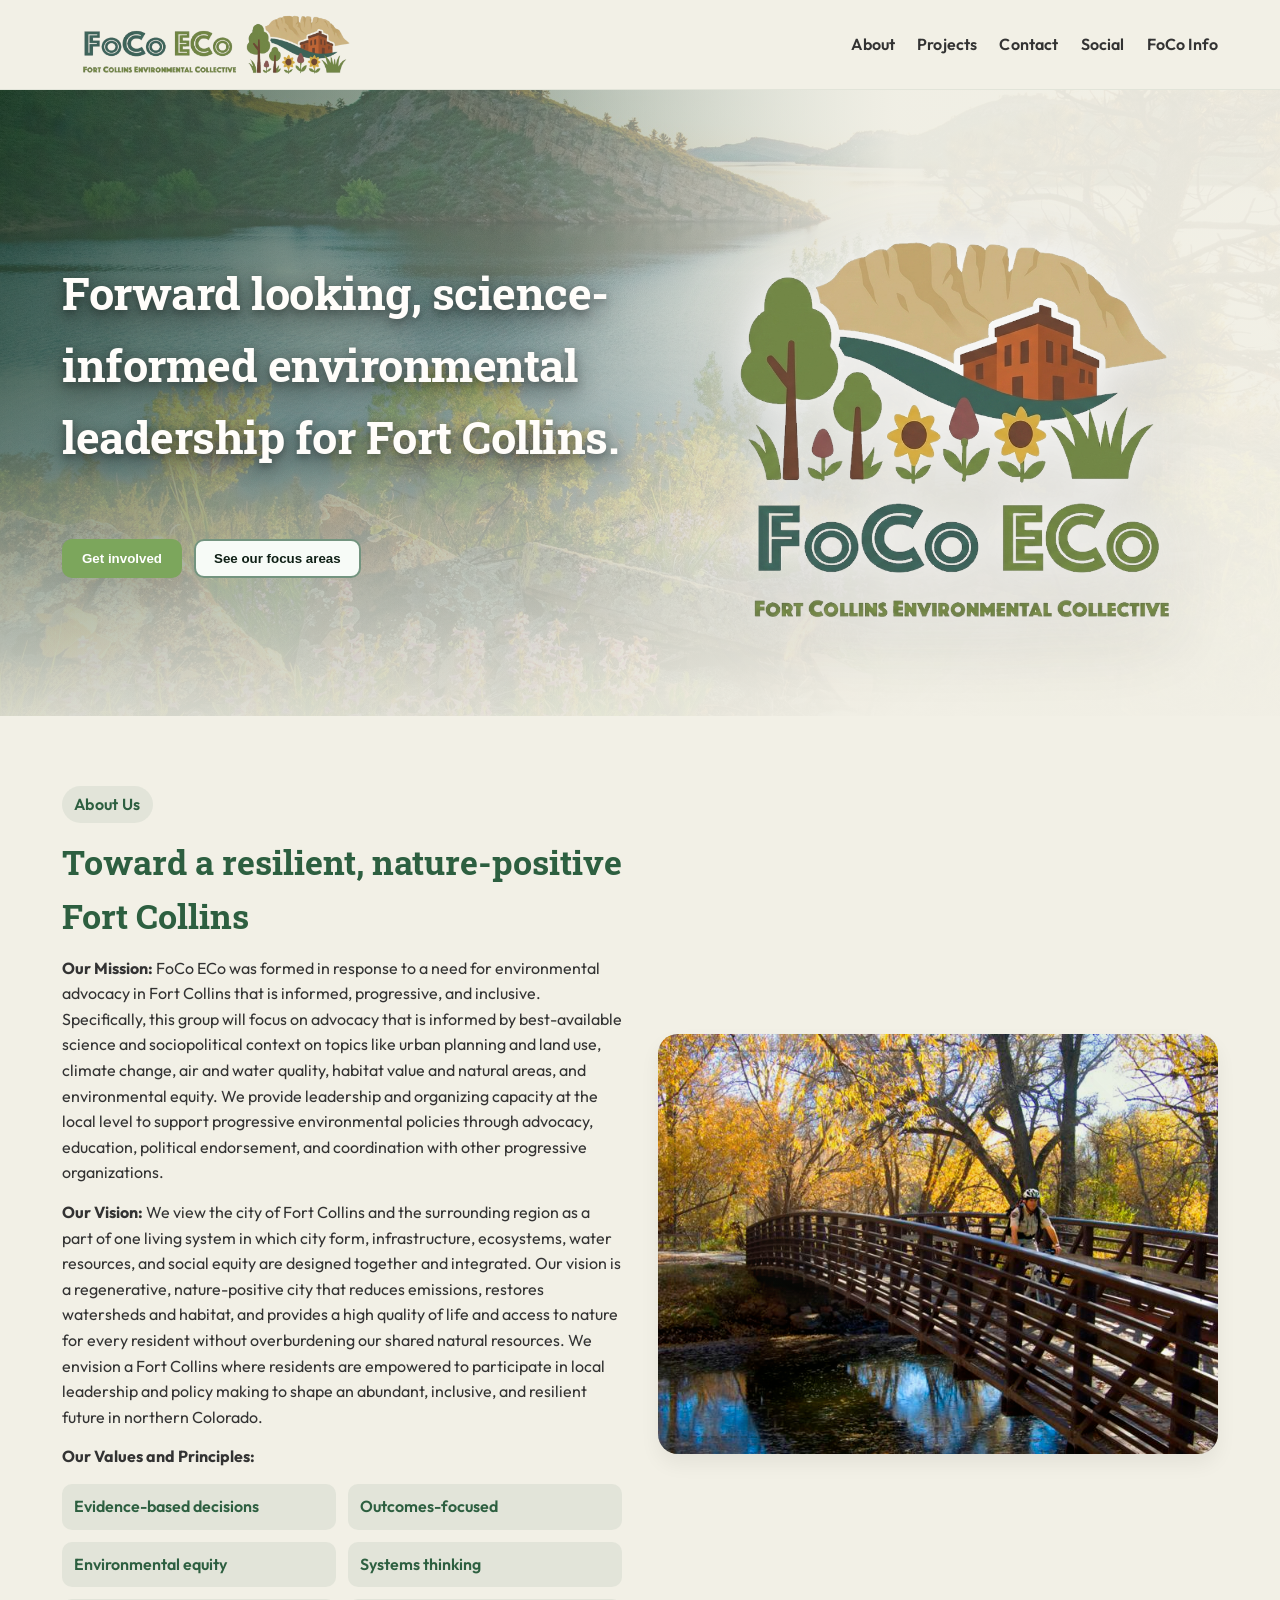
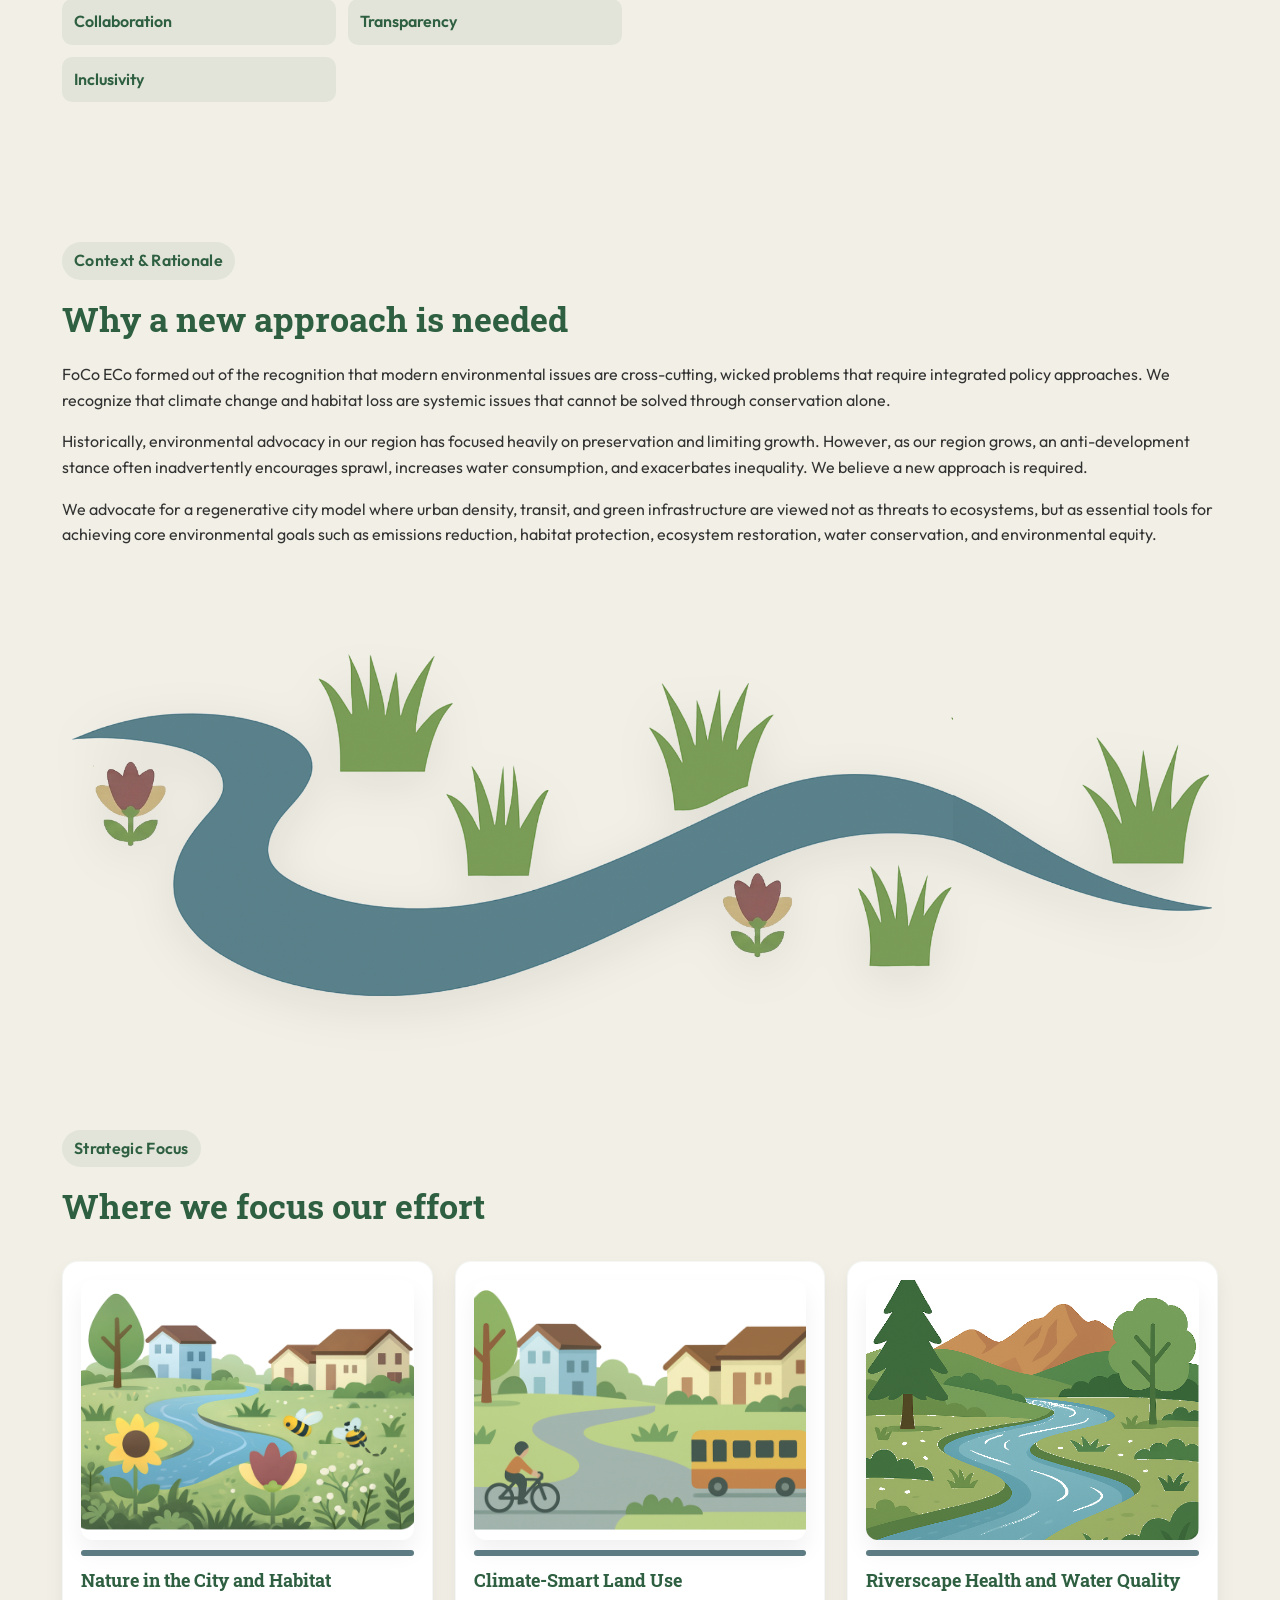
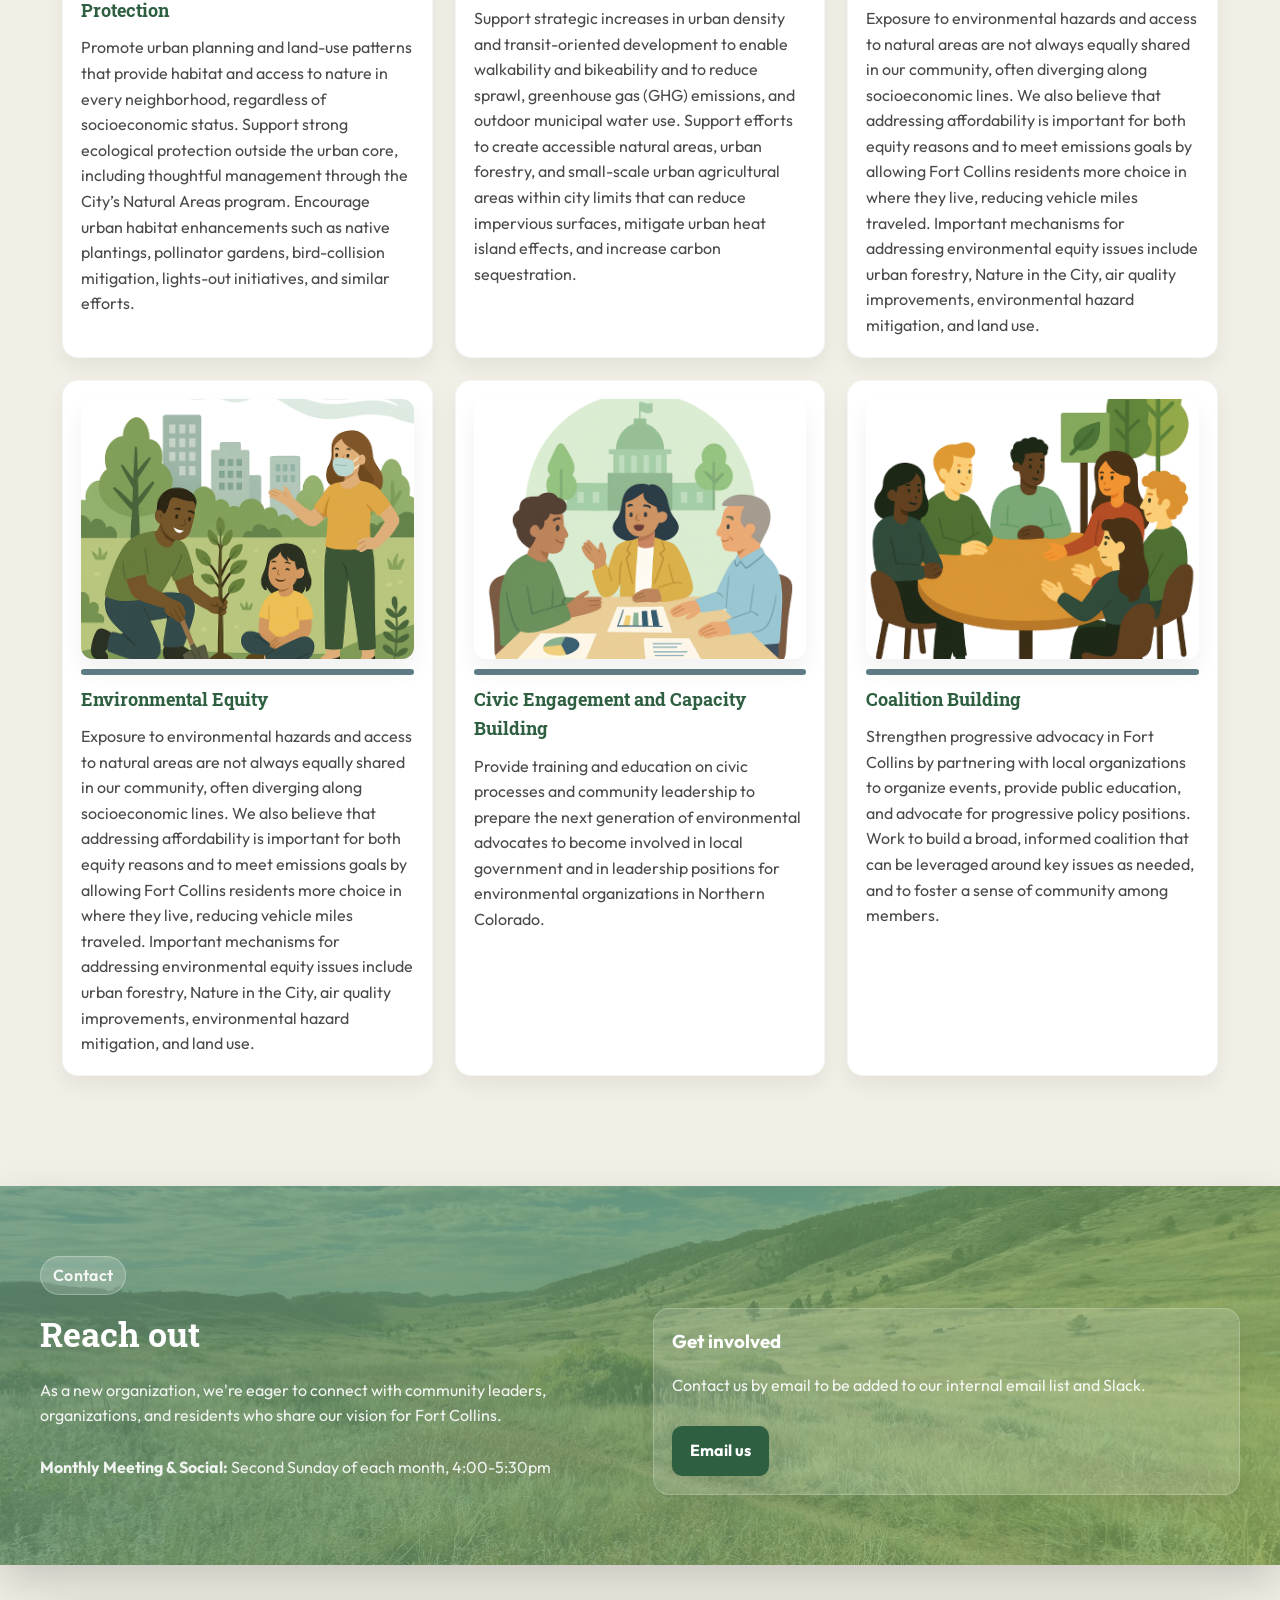
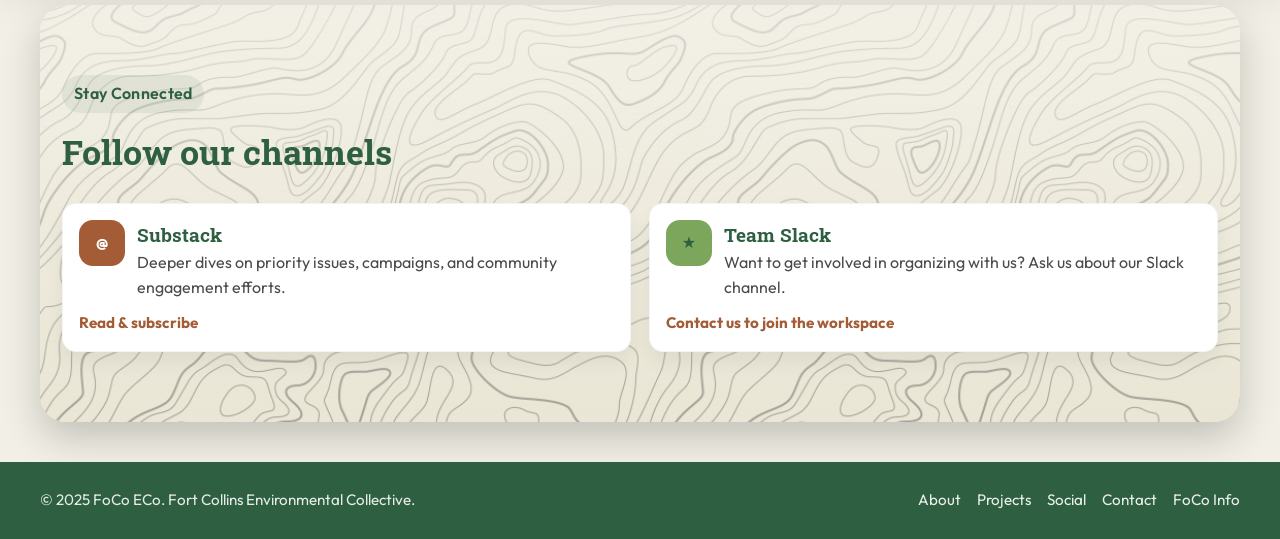
==== index.html @ 116e74b2 "small tweaks" ====
<!DOCTYPE html>
<html lang="en">
<head>
  <meta charset="UTF-8">
  <meta name="viewport" content="width=device-width, initial-scale=1.0">
  <title>FoCo ECo | Fort Collins Environmental Collective</title>
  <link rel="preconnect" href="https://fonts.googleapis.com">
  <link rel="preconnect" href="https://fonts.gstatic.com" crossorigin>
  <link href="https://fonts.googleapis.com/css2?family=Roboto+Slab:wght@100..900&family=Outfit:wght@400;600;700&display=swap" rel="stylesheet">
  <link rel="stylesheet" href="style.css">
  <link rel="icon" type="image/png" href="img/favicon_32.png">
</head>
<body>
  <header id="top">
    <div class="nav">
      <a class="brand" href="#top">
        <img src="img/FoCoECo_Logo_Trans_H.png" alt="FoCo ECo logo">
      </a>
      <nav aria-label="Main navigation">
        <ul>
          <li><a href="#about">About</a></li>
          <li><a href="#projects">Projects</a></li>
          <li><a href="#contact">Contact</a></li>
          <li><a href="#social">Social</a></li>
          <a href="https://app.foco-eco.org" target="_blank">FoCo Info</a>
        </ul>
      </nav>
      <!-- <button class="donate-btn">Donate</button> -->
      <button class="menu-toggle" aria-expanded="false" aria-controls="mobile-menu" aria-label="Toggle menu">☰</button>
    </div>
  </header>
  <div class="mobile-menu" id="mobile-menu">
    <a href="#about">About</a>
    <a href="#projects">Projects</a>
    <a href="#contact">Contact</a>
    <a href="#social">Social</a>
    <!-- <button class="donate-btn" style="width:max-content;">Donate</button> -->
  </div>

  <main>
    <section class="hero">
      <div class="hero-grid">
        <div class="hero-copy">
          <h1>Forward looking, science-informed environmental leadership for Fort Collins.</h1>
          <!-- <p>FoCo ECo advances regenerative, nature-positive solutions for Fort Collins—combining sound science, systems thinking, and community equity to shape policy, restore habitat, and train the next generation of advocates.</p> -->
          <br>
          <br>
          <div class="cta-row">
          <a href="#contact"><button class="cta-primary">Get involved</button>
          <a href="#projects"><button class="cta-secondary">See our focus areas</button></a>
          </div>
        </div>
        <div class="hero-visual">
          <img src="img/FoCoECo_Logo_Trans.png" alt="FoCo ECo landscape illustration">
        </div>
      </div>
    </section>

    <section class="section about" id="about">
      <div>
        <div class="eyebrow">About Us</div>
        <h2>Toward a resilient, nature-positive Fort Collins</h2>
        <p><strong>Our Mission:</strong> FoCo ECo was formed in response to a need for environmental advocacy in Fort Collins that is informed, progressive, and inclusive. Specifically, this group will focus on advocacy that is informed by best-available science and sociopolitical context on topics like urban planning and land use, climate change, air and water quality, habitat value and natural areas, and environmental equity. We provide leadership and organizing capacity at the local level to support progressive environmental policies through advocacy, education, political endorsement, and coordination with other progressive organizations. </p>
        <p><strong>Our Vision:</strong> We view the city of Fort Collins and the surrounding region as a part of one living system in which city form, infrastructure, ecosystems, water resources, and social equity are designed together and integrated. Our vision is a regenerative, nature-positive city that reduces emissions, restores watersheds and habitat, and provides a high quality of life and access to nature for every resident without overburdening our shared natural resources. We envision a Fort Collins where residents are empowered to participate in local leadership and policy making to shape an abundant, inclusive, and resilient future in northern Colorado.</p>
        <p><strong>Our Values and Principles:</strong>
        <ul class="about-list">
          <li>Evidence-based decisions</li>
          <li>Outcomes-focused</li>
          <li>Environmental equity</li>
          <li>Systems thinking</li>
          <li>Collaboration</li>
          <li>Transparency</li>
          <li>Inclusivity</li>
        </ul>
      </div>
      <div class="about-visual">
        <img src="img/bridge.jpg" alt="Cyclist crossing a wooden bridge surrounded by fall trees">
      </div>
    </section>

    <section class="section" id="context">
      <div class="eyebrow">Context &amp; Rationale</div>
      <h2>Why a new approach is needed</h2>
      <p>FoCo ECo formed out of the recognition that modern environmental issues are cross-cutting, wicked problems that require integrated policy approaches. We recognize that climate change and habitat loss are systemic issues that cannot be solved through conservation alone.</p>
      <p>Historically, environmental advocacy in our region has focused heavily on preservation and limiting growth. However, as our region grows, an anti-development stance often inadvertently encourages sprawl, increases water consumption, and exacerbates inequality. We believe a new approach is required.</p>
      <p>We advocate for a regenerative city model where urban density, transit, and green infrastructure are viewed not as threats to ecosystems, but as essential tools for achieving core environmental goals such as emissions reduction, habitat protection, ecosystem restoration, water conservation, and environmental equity.</p>
    </section>

    <div class="section-divider" aria-hidden="true">
      <img src="img/divider.png" alt="Decorative river illustration divider">
    </div>

    <section class="section" id="projects">
      <div class="eyebrow">Strategic Focus</div>
      <h2>Where we focus our effort</h2>
      <div class="projects-grid">
        <article class="card" data-title="Nature in the City" data-img="img/focus_natureinthecity.png">
          <div class="card-image-wrap">
            <img class="card-image" src="img/focus_natureinthecity.png" alt="Nature in the City illustration">
          </div>
          <div class="bar"></div>
          <h3>Nature in the City and Habitat Protection</h3>
          <p>Promote urban planning and land-use patterns that provide habitat and access to nature in every neighborhood, regardless of socioeconomic status. Support strong ecological protection outside the urban core, including thoughtful management through the City’s Natural Areas program. Encourage urban habitat enhancements such as native plantings, pollinator gardens, bird-collision mitigation, lights-out initiatives, and similar efforts.</p>
        </article>
        <article class="card" data-title="Climate-Smart Land Use" data-img="img/focus_landuse.png">
          <div class="card-image-wrap">
            <img class="card-image" src="img/focus_landuse.png" alt="Climate-Smart Land Use illustration">
          </div>
          <div class="bar"></div>
          <h3>Climate-Smart Land Use</h3>
          <p>Support strategic increases in urban density and transit-oriented development to enable walkability and bikeability and to reduce sprawl, greenhouse gas (GHG) emissions, and outdoor municipal water use. Support efforts to create accessible natural areas, urban forestry, and small-scale urban agricultural areas within city limits that can reduce impervious surfaces, mitigate urban heat island effects, and increase carbon sequestration.</p>
        </article>
        <article class="card" data-title="Riverscape Health" data-img="img/focus_riverscape.png">
          <div class="card-image-wrap">
            <img class="card-image" src="img/focus_riverscape.png" alt="Riverscape Health illustration">
          </div>
          <div class="bar"></div>
          <h3>Riverscape Health and Water Quality</h3>
          <p>Exposure to environmental hazards and access to natural areas are not always equally shared in our community, often diverging along socioeconomic lines. We also believe that addressing affordability is important for both equity reasons and to meet emissions goals by allowing Fort Collins residents more choice in where they live, reducing vehicle miles traveled. Important mechanisms for addressing environmental equity issues include urban forestry, Nature in the City, air quality improvements, environmental hazard mitigation, and land use.</p>
        </article>
        <article class="card" data-title="Environmental Equity" data-img="img/focus_environmentalequity.png">
          <div class="card-image-wrap">
            <img class="card-image" src="img/focus_environmentalequity.png" alt="Environmental Equity illustration">
          </div>
          <div class="bar"></div>
          <h3>Environmental Equity</h3>
          <p>Exposure to environmental hazards and access to natural areas are not always equally shared in our community, often diverging along socioeconomic lines. We also believe that addressing affordability is important for both equity reasons and to meet emissions goals by allowing Fort Collins residents more choice in where they live, reducing vehicle miles traveled. Important mechanisms for addressing environmental equity issues include urban forestry, Nature in the City, air quality improvements, environmental hazard mitigation, and land use.</p>
        </article>
        <article class="card" data-title="Civic Engagement" data-img="img/focus_civicengagement.png">
          <div class="card-image-wrap">
            <img class="card-image" src="img/focus_civicengagement.png" alt="Civic Engagement illustration">
          </div>
          <div class="bar"></div>
          <h3>Civic Engagement and Capacity Building</h3>
          <p>Provide training and education on civic processes and community leadership to prepare the next generation of environmental advocates to become involved in local government and in leadership positions for environmental organizations in Northern Colorado.</p>
        </article>
        <article class="card" data-title="Coalition Building" data-img="img/focus_coalitionbuilding.png">
          <div class="card-image-wrap">
            <img class="card-image" src="img/focus_coalitionbuilding.png" alt="Coalition Building illustration">
          </div>
          <div class="bar"></div>
          <h3>Coalition Building</h3>
          <p>Strengthen progressive advocacy in Fort Collins by partnering with local organizations to organize events, provide public education, and advocate for progressive policy positions. Work to build a broad, informed coalition that can be leveraged around key issues as needed, and to foster a sense of community among members.</p>
        </article>
      </div>
    </section>

    <section class="section contact" id="contact">
      <div class="contact-grid">
        <div>
          <div class="eyebrow">Contact</div>
          <h2>Reach out</h2>
          <p>As a new organization, we're eager to connect with community leaders, organizations, and residents who share our vision for Fort Collins.</p>
          <ul class="contact-list">
            <li><strong>Monthly Meeting & Social:</strong> Second Sunday of each month, 4:00-5:30pm</li>
          </ul>
        </div>
        <div class="contact-card">
          <h3>Get involved</h3>
          <p>Contact us by email to be added to our internal email list and Slack.</p>
          <a class="contact-link" href="mailto:ericjensen41@gmail.com">Email us</a>
        </div>
      </div>
    </section>

    <section class="section social" id="social">
      <div class="eyebrow">Stay Connected</div>
      <h2>Follow our channels</h2>
      <!-- <p>Updates on watershed restoration, climate-smart land use, advocacy trainings, and community events—all built on transparent, collaborative values.</p> -->
      <div class="social-grid">
        <article class="social-card">
          <div class="social-icon newsletter" aria-hidden="true">@</div>
          <div>
            <h3>Substack</h3>
            <p>Deeper dives on priority issues, campaigns, and community engagement efforts.</p>
          </div>
          <a class="social-link" href="https://focoeco.substack.com/" target="_blank">Read & subscribe</a>
        </article>
        <!-- <article class="social-card">
          <div class="social-icon facebook" aria-hidden="true">f</div>
          <div>
            <h3>Facebook</h3>
            <p>Shorter updates, event invites, and quick calls to action for FoCo neighbors.</p>
          </div>
          <a class="social-link" href="#">Follow on Facebook</a>
        </article> -->
        <article class="social-card">
          <div class="social-icon community" aria-hidden="true">★</div>
          <div>
            <h3>Team Slack</h3>
            <p>Want to get involved in organizing with us? Ask us about our Slack channel.</p>
          </div>
          <a class="social-link" href="#contact">Contact us to join the workspace</a>
        </article>
      </div>
    </section>
  </main>

  <div class="modal" id="focus-modal" role="dialog" aria-modal="true" aria-labelledby="focus-modal-title" aria-describedby="focus-modal-desc">
    <div class="modal-backdrop"></div>
    <div class="modal-content">
      <button class="modal-close" aria-label="Close dialog">×</button>
      <img class="modal-image" src="" alt="" id="focus-modal-img">
      <h3 id="focus-modal-title"></h3>
      <p id="focus-modal-desc"></p>
    </div>
  </div>

  <footer>
    <div class="footer-inner">
      <span>© 2025 FoCo ECo. Fort Collins Environmental Collective.</span>
      <div class="footer-links">
        <a href="#about">About</a>
        <a href="#projects">Projects</a>
        <a href="#social">Social</a>
        <a href="#contact">Contact</a>
        <a href="https://app.foco-eco.org" target="_blank">FoCo Info</a>
      </div>
    </div>
  </footer>

  <script src="script.js"></script>
</body>
</html>
---- style.css ----
:root {
  --primary: #2D5F40;
  --secondary: #7CA65C;
  --accent: #A35C35;
  --neutral: #C6B787;
  --bg-color: #F2F0E6;
  --text-color: #333333;
  --light-text: #FFFFFF;
  --shadow-soft: 0 12px 30px rgba(0, 0, 0, 0.08);
  --shadow-card: 0 10px 20px rgba(0, 0, 0, 0.06);
  --max-width: 1200px;
}

* {
  box-sizing: border-box;
}

body {
  margin: 0;
  font-family: 'Outfit', 'Open Sans', system-ui, -apple-system, sans-serif;
  background: var(--bg-color);
  color: var(--text-color);
  line-height: 1.6;
}

a {
  color: inherit;
  text-decoration: none;
}

.sr-only {
  position: absolute;
  width: 1px;
  height: 1px;
  padding: 0;
  margin: -1px;
  overflow: hidden;
  clip: rect(0, 0, 0, 0);
  border: 0;
}

img {
  max-width: 100%;
  display: block;
}

header {
  position: sticky;
  top: 0;
  z-index: 20;
  backdrop-filter: blur(10px);
  background: rgba(242, 240, 230, 0.9);
  border-bottom: 1px solid rgba(45, 95, 64, 0.08);
}

.nav {
  display: flex;
  align-items: center;
  justify-content: space-between;
  max-width: var(--max-width);
  margin: 0 auto;
  padding: 14px 22px;
  gap: 18px;
}

.brand {
  display: flex;
  align-items: center;
  gap: 12px;
  font-family: 'Roboto Slab', serif;
  font-weight: 700;
  color: var(--primary);
}

.brand img {
  width: 300px;
  height: auto;
}

nav ul {
  list-style: none;
  display: flex;
  align-items: center;
  gap: 22px;
  padding: 0;
  margin: 0;
  font-weight: 600;
  letter-spacing: 0.01em;
}

nav a {
  position: relative;
  padding: 6px 0;
}

nav a::after {
  content: '';
  position: absolute;
  left: 0;
  bottom: 0;
  width: 100%;
  height: 2px;
  background: var(--accent);
  transform: scaleX(0);
  transform-origin: left;
  transition: transform 0.2s ease;
}

nav a:focus-visible,
nav a:hover {
  outline: none;
  color: var(--primary);
}

nav a:hover::after,
nav a:focus-visible::after {
  transform: scaleX(1);
}

.donate-btn {
  background: var(--accent);
  color: var(--light-text);
  border: none;
  border-radius: 999px;
  padding: 10px 20px;
  font-weight: 700;
  cursor: pointer;
  box-shadow: var(--shadow-soft);
  transition: transform 0.2s ease, box-shadow 0.2s ease, background 0.2s ease;
}

.donate-btn:hover,
.donate-btn:focus-visible {
  transform: translateY(-1px);
  box-shadow: 0 14px 30px rgba(163, 92, 53, 0.25);
  background: #8f4e2f;
  outline: none;
}

.menu-toggle {
  display: none;
  background: var(--primary);
  color: var(--light-text);
  border: none;
  padding: 10px 12px;
  border-radius: 10px;
  cursor: pointer;
}

.hero {
  position: relative;
  padding: 120px 0 90px;
  color: var(--text-color);
  background: linear-gradient(120deg, rgba(45, 95, 64, 0.35), rgba(124, 166, 92, 0.06)), url('img/banner.jpg') center/cover no-repeat;
  overflow: hidden;
}

.hero::before {
  content: '';
  position: absolute;
  inset: 0;
  background: linear-gradient(90deg, rgba(24, 54, 36, 0.72) 0%, rgba(24, 54, 36, 0.38) 45%, rgba(24, 54, 36, 0.08) 70%, rgba(24, 54, 36, 0) 100%);
  z-index: 0;
}

.hero::after {
  content: '';
  position: absolute;
  inset: 0;
  background:
    linear-gradient(90deg, rgba(242, 240, 230, 0) 0%, rgba(242, 240, 230, 0.30) 40%, rgba(242, 240, 230, 0.95) 70%),
    linear-gradient(180deg, rgba(242, 240, 230, 0) 0%, rgba(242, 240, 230, 0.12) 45%, rgba(242, 240, 230, 0.85) 100%);
}

.hero-grid {
  position: relative;
  z-index: 1;
  max-width: var(--max-width);
  margin: 0 auto;
  padding: 0 22px;
  display: grid;
  grid-template-columns: repeat(auto-fit, minmax(320px, 1fr));
  align-items: center;
  gap: 40px;
}

.hero-grid .hero-visual {
  justify-self: end;
}

.hero-copy h1 {
  font-family: 'Roboto Slab', serif;
  font-size: clamp(1.8rem, 2.5vw + 1rem, 2.8rem);
  margin: 0 0 16px;
  color: #fffdfa;
  letter-spacing: -0.5px;
  text-shadow:
    0 10px 24px rgba(0, 0, 0, 0.45),
    0 3px 8px rgba(0, 0, 0, 0.35);
}

.hero-copy p {
  font-size: 1.05rem;
  margin: 0 0 22px;
  color: #f8f6f1;
  letter-spacing: -0.5px;
  text-shadow: 0 6px 16px rgba(0, 0, 0, 0.35);
}

.hero .eyebrow {
  color: #f2f0e6;
  background: rgba(255, 255, 255, 0.18);
  border: 1px solid rgba(255, 255, 255, 0.2);
}

.cta-row {
  display: flex;
  gap: 12px;
  flex-wrap: wrap;
}

.cta-primary {
  background: var(--secondary);
  color: var(--light-text);
  border: none;
  border-radius: 10px;
  padding: 12px 20px;
  font-weight: 700;
  cursor: pointer;
  box-shadow: var(--shadow-soft);
  transition: transform 0.2s ease, box-shadow 0.2s ease, background 0.2s ease;
}

.cta-primary:hover,
.cta-primary:focus-visible {
  transform: translateY(-1px);
  box-shadow: 0 14px 32px rgba(124, 166, 92, 0.35);
  background: #6b9450;
  outline: none;
}

.cta-secondary {
  background: #f7fbf7;
  color: #0f2016;
  border: 2px solid rgba(45, 95, 64, 0.65);
  border-radius: 10px;
  padding: 10px 18px;
  font-weight: 700;
  cursor: pointer;
  transition: transform 0.2s ease, background 0.2s ease, color 0.2s ease;
}

.cta-secondary:hover,
.cta-secondary:focus-visible {
  transform: translateY(-1px);
  background: var(--primary);
  color: var(--light-text);
  border-color: var(--primary);
  outline: none;
}

.hero-visual {
  justify-self: center;
  position: relative;
  width: min(520px, 100%);
  padding: 0;
  background: transparent;
  border: none;
  box-shadow: none;
  transform: translateY(4px);
  filter: drop-shadow(0 18px 28px rgba(0, 0, 0, 0.18));
}

.hero-visual img {
  width: 100%;
  height: auto;
  display: block;
  filter:
    drop-shadow(0 0 20px rgba(255, 255, 255, 0.85))
    drop-shadow(0 0 40px rgba(255, 255, 255, 0.5));
}

.hero-visual::before {
  content: '';
  position: absolute;
  inset: 0;
  display: none;
}

.section {
  max-width: var(--max-width);
  margin: 0 auto;
  padding: 70px 22px;
}

.section h2 {
  font-family: 'Roboto Slab', serif;
  font-size: clamp(1.8rem, 1.4vw + 1rem, 2.4rem);
  color: var(--primary);
  margin: 0 0 12px;
}

.eyebrow {
  display: inline-block;
  padding: 6px 12px;
  border-radius: 999px;
  background: rgba(45, 95, 64, 0.08);
  color: var(--primary);
  font-weight: 600;
  margin-bottom: 12px;
  letter-spacing: 0.02em;
}

.about {
  display: grid;
  grid-template-columns: repeat(auto-fit, minmax(300px, 1fr));
  gap: 36px;
  align-items: center;
  background: var(--bg-color);
}

.about-visual {
  position: relative;
  width: 100%;
  border-radius: 20px;
  overflow: hidden;
  background: linear-gradient(135deg, rgba(45, 95, 64, 0.15), rgba(163, 92, 53, 0.12)), #e8e2cf;
  min-height: 260px;
  box-shadow: var(--shadow-card);
  isolation: isolate;
}

.about-visual img {
  width: 100%;
  height: 100%;
  object-fit: cover;
  display: block;
}

.about-visual::before {
  content: '';
  position: absolute;
  inset: 0;
  opacity: 0.45;
  background-image: radial-gradient(circle at 30% 20%, rgba(195, 183, 135, 0.4) 0, rgba(195, 183, 135, 0) 40%), radial-gradient(circle at 80% 10%, rgba(124, 166, 92, 0.35) 0, rgba(124, 166, 92, 0) 35%), repeating-linear-gradient(45deg, rgba(45, 95, 64, 0.06), rgba(45, 95, 64, 0.06) 14px, rgba(45, 95, 64, 0.03) 14px, rgba(45, 95, 64, 0.03) 28px);
}

.about-visual::after {
  content: '';
  position: absolute;
  inset: 16px;
  border-radius: 16px;
  border: 2px dashed rgba(45, 95, 64, 0.25);
  mix-blend-mode: multiply;
}

.about p {
  margin: 0 0 14px;
}

.about-list {
  display: grid;
  grid-template-columns: repeat(auto-fit, minmax(200px, 1fr));
  gap: 12px;
  padding: 0;
  margin: 14px 0 0;
  list-style: none;
}

.about-list li {
  padding: 10px 12px;
  background: rgba(45, 95, 64, 0.08);
  border-radius: 10px;
  font-weight: 600;
  color: var(--primary);
}

.section-divider {
  max-width: calc(var(--max-width) + 120px);
  margin: 0 auto 30px;
  padding: 0 22px;
}

.section-divider img {
  width: 100%;
  height: auto;
  display: block;
  filter: drop-shadow(0 12px 24px rgba(0, 0, 0, 0.08));
}

.projects-grid {
  display: grid;
  grid-template-columns: repeat(3, minmax(0, 1fr));
  gap: 22px;
  margin-top: 28px;
}

.card {
  background: #ffffff;
  border-radius: 16px;
  box-shadow: var(--shadow-card);
  padding: 18px;
  display: flex;
  flex-direction: column;
  gap: 10px;
  border: 1px solid rgba(45, 95, 64, 0.05);
  cursor: pointer;
  transition: transform 0.18s ease, box-shadow 0.18s ease;
}

.card:hover,
.card:focus-visible {
  transform: translateY(-2px);
  box-shadow: 0 16px 32px rgba(0, 0, 0, 0.08);
  outline: none;
}

.card-image {
  width: 100%;
  height: 260px;
  object-fit: cover;
  object-position: center;
  border-radius: 12px;
  box-shadow: 0 12px 24px rgba(0, 0, 0, 0.06);
}

.card .bar {
  height: 6px;
  border-radius: 12px;
  background: #5d7b82;
  box-shadow: none;
}

.card h3 {
  font-family: 'Roboto Slab', serif;
  font-size: 1.15rem;
  margin: 0;
  color: var(--primary);
}

.card p {
  margin: 0;
  color: #4a4a4a;
}

.modal {
  position: fixed;
  inset: 0;
  display: none;
  align-items: center;
  justify-content: center;
  z-index: 50;
}

.modal.is-open {
  display: flex;
}

.modal-backdrop {
  position: absolute;
  inset: 0;
  background: rgba(0, 0, 0, 0.35);
  backdrop-filter: blur(2px);
}

.modal-content {
  position: relative;
  z-index: 1;
  background: #fff;
  border-radius: 18px;
  padding: 22px;
  max-width: 640px;
  width: min(640px, 92vw);
  box-shadow: 0 24px 60px rgba(0, 0, 0, 0.18);
  display: grid;
  gap: 12px;
}

.modal-image {
  width: 100%;
  height: 260px;
  object-fit: cover;
  border-radius: 12px;
}

.modal-content h3 {
  margin: 0;
  font-family: 'Roboto Slab', serif;
  color: var(--primary);
}

.modal-content p {
  margin: 0;
  color: #3f3f3f;
}

.modal-close {
  position: absolute;
  top: 10px;
  right: 10px;
  border: none;
  background: rgba(0, 0, 0, 0.06);
  width: 32px;
  height: 32px;
  border-radius: 50%;
  cursor: pointer;
  font-size: 18px;
}

.social {
  background:
    linear-gradient(180deg, rgba(242, 240, 230, 0.7), rgba(198, 183, 135, 0.18)),
    linear-gradient(rgba(242, 240, 230, 0.5), rgba(242, 240, 230, 0.5)),
    url('img/images/topo.png');
  background-repeat: no-repeat, no-repeat, repeat;
  background-size: cover, cover, 620px;
  background-position: center, center, center;
  border-radius: 26px;
  box-shadow: 0 16px 38px rgba(0, 0, 0, 0.20);
}

.social-grid {
  display: grid;
  grid-template-columns: repeat(auto-fit, minmax(240px, 1fr));
  gap: 18px;
  margin-top: 24px;
}

.social-card {
  background: #fff;
  border-radius: 14px;
  padding: 16px;
  box-shadow: var(--shadow-card);
  display: grid;
  grid-template-columns: auto 1fr;
  grid-template-rows: auto auto;
  gap: 10px 12px;
  border: 1px solid rgba(45, 95, 64, 0.06);
}

.social-icon {
  width: 46px;
  height: 46px;
  border-radius: 14px;
  display: grid;
  place-items: center;
  font-weight: 800;
  color: #fff;
}

.social-card h3 {
  margin: 0;
  font-family: 'Roboto Slab', serif;
  color: var(--primary);
}

.social-card p {
  grid-column: 1 / -1;
  margin: 0;
  color: #4a4a4a;
}

.social-link {
  grid-column: 1 / -1;
  font-weight: 700;
  color: var(--accent);
  font-size: 0.95rem;
}

.social-icon.youtube { background: #cc0000; }
.social-icon.linkedin { background: #0a66c2; }
.social-icon.newsletter { background: var(--accent); }
.social-icon.community { background: var(--secondary); color: var(--primary); }
.social-icon.facebook { background: #1877f2; }

.volunteer {
  background: linear-gradient(120deg, rgba(45, 95, 64, 0.8), rgba(124, 166, 92, 0.75)), url('img/banner.jpg') center/cover no-repeat;
  color: var(--light-text);
  margin: 70px 0;
}

.volunteer-inner {
  max-width: var(--max-width);
  margin: 0 auto;
  padding: 70px 22px;
  text-align: left;
}

.volunteer h2 {
  color: var(--light-text);
}

.volunteer p {
  max-width: 720px;
  color: rgba(255, 255, 255, 0.9);
}

.contact {
  background: linear-gradient(120deg, rgba(98, 144, 115, 0.82), rgba(124, 166, 92, 0.75)), url('img/lory.jpg') center/cover no-repeat;
  color: var(--light-text);
  border-radius: 0;
  box-shadow: 0 18px 42px rgba(0, 0, 0, 0.18);
  margin: 40px 0;
  max-width: none;
  width: 100%;
  padding: 70px 22px;
}

.contact-grid {
  display: grid;
  grid-template-columns: repeat(auto-fit, minmax(280px, 1fr));
  gap: 26px;
  align-items: start;
  max-width: var(--max-width);
  margin: 0 auto;
}

.contact h2 {
  color: var(--light-text);
}

.contact p,
.contact li,
.contact .eyebrow {
  color: rgba(255, 255, 255, 0.9);
}

.contact .eyebrow {
  background: rgba(255, 255, 255, 0.18);
  border: 1px solid rgba(255, 255, 255, 0.28);
}

.contact-list {
  list-style: none;
  padding: 0;
  margin: 18px 0 0;
}

.contact-list li {
  padding: 8px 0;
}

.contact-card {
  background: rgba(255, 255, 255, 0.14);
  border-radius: 16px;
  padding: 18px;
  border: 1px solid rgba(255, 255, 255, 0.2);
  box-shadow: var(--shadow-card);
  color: var(--light-text);
  margin-top: 52px;
}

.contact-card h3 {
  margin: 0 0 6px;
  color: var(--light-text);
}

.contact-link {
  display: inline-block;
  background: var(--primary);
  color: var(--light-text);
  border: none;
  border-radius: 10px;
  padding: 12px 18px;
  font-weight: 700;
  cursor: pointer;
  transition: transform 0.2s ease, box-shadow 0.2s ease, background 0.2s ease;
  box-shadow: var(--shadow-soft);
  margin-top: 12px;
}

.contact-link:hover,
.contact-link:focus-visible {
  transform: translateY(-1px);
  background: #254d35;
  outline: none;
}

footer {
  background: var(--primary);
  color: rgba(255, 255, 255, 0.88);
  padding: 26px 22px;
  margin-top: 40px;
}

.footer-inner {
  max-width: var(--max-width);
  margin: 0 auto;
  display: flex;
  align-items: center;
  justify-content: space-between;
  flex-wrap: wrap;
  gap: 16px;
  font-size: 0.95rem;
}

.footer-links {
  display: flex;
  gap: 16px;
  flex-wrap: wrap;
}

.footer-links a {
  color: rgba(255, 255, 255, 0.9);
}

.mobile-menu {
  display: none;
  flex-direction: column;
  gap: 12px;
  padding: 12px 22px 20px;
  background: rgba(242, 240, 230, 0.98);
  border-bottom: 1px solid rgba(45, 95, 64, 0.08);
}

.mobile-menu a {
  font-weight: 600;
  color: var(--primary);
}

@media (max-width: 1100px) {
  .projects-grid {
    grid-template-columns: repeat(2, minmax(0, 1fr));
  }
}

@media (max-width: 900px) {
  nav ul {
    display: none;
  }

  .menu-toggle {
    display: inline-flex;
    align-items: center;
    gap: 6px;
    font-weight: 700;
  }

  .donate-btn {
    display: none;
  }

  header.nav-open + .mobile-menu {
    display: flex;
  }

  .hero {
    padding: 100px 0 70px;
    background-position: center center;
  }

  .hero-grid .hero-visual {
    justify-self: center;
  }
}

@media (max-width: 640px) {
  .hero-grid {
    grid-template-columns: 1fr;
    text-align: left;
  }

  .hero-visual {
    width: 100%;
  }

  .about {
    grid-template-columns: 1fr;
  }

  .projects-grid {
    grid-template-columns: 1fr;
  }

  .contact-link {
    width: 100%;
    text-align: center;
  }

  .contact-card {
    margin-top: 0;
  }
}
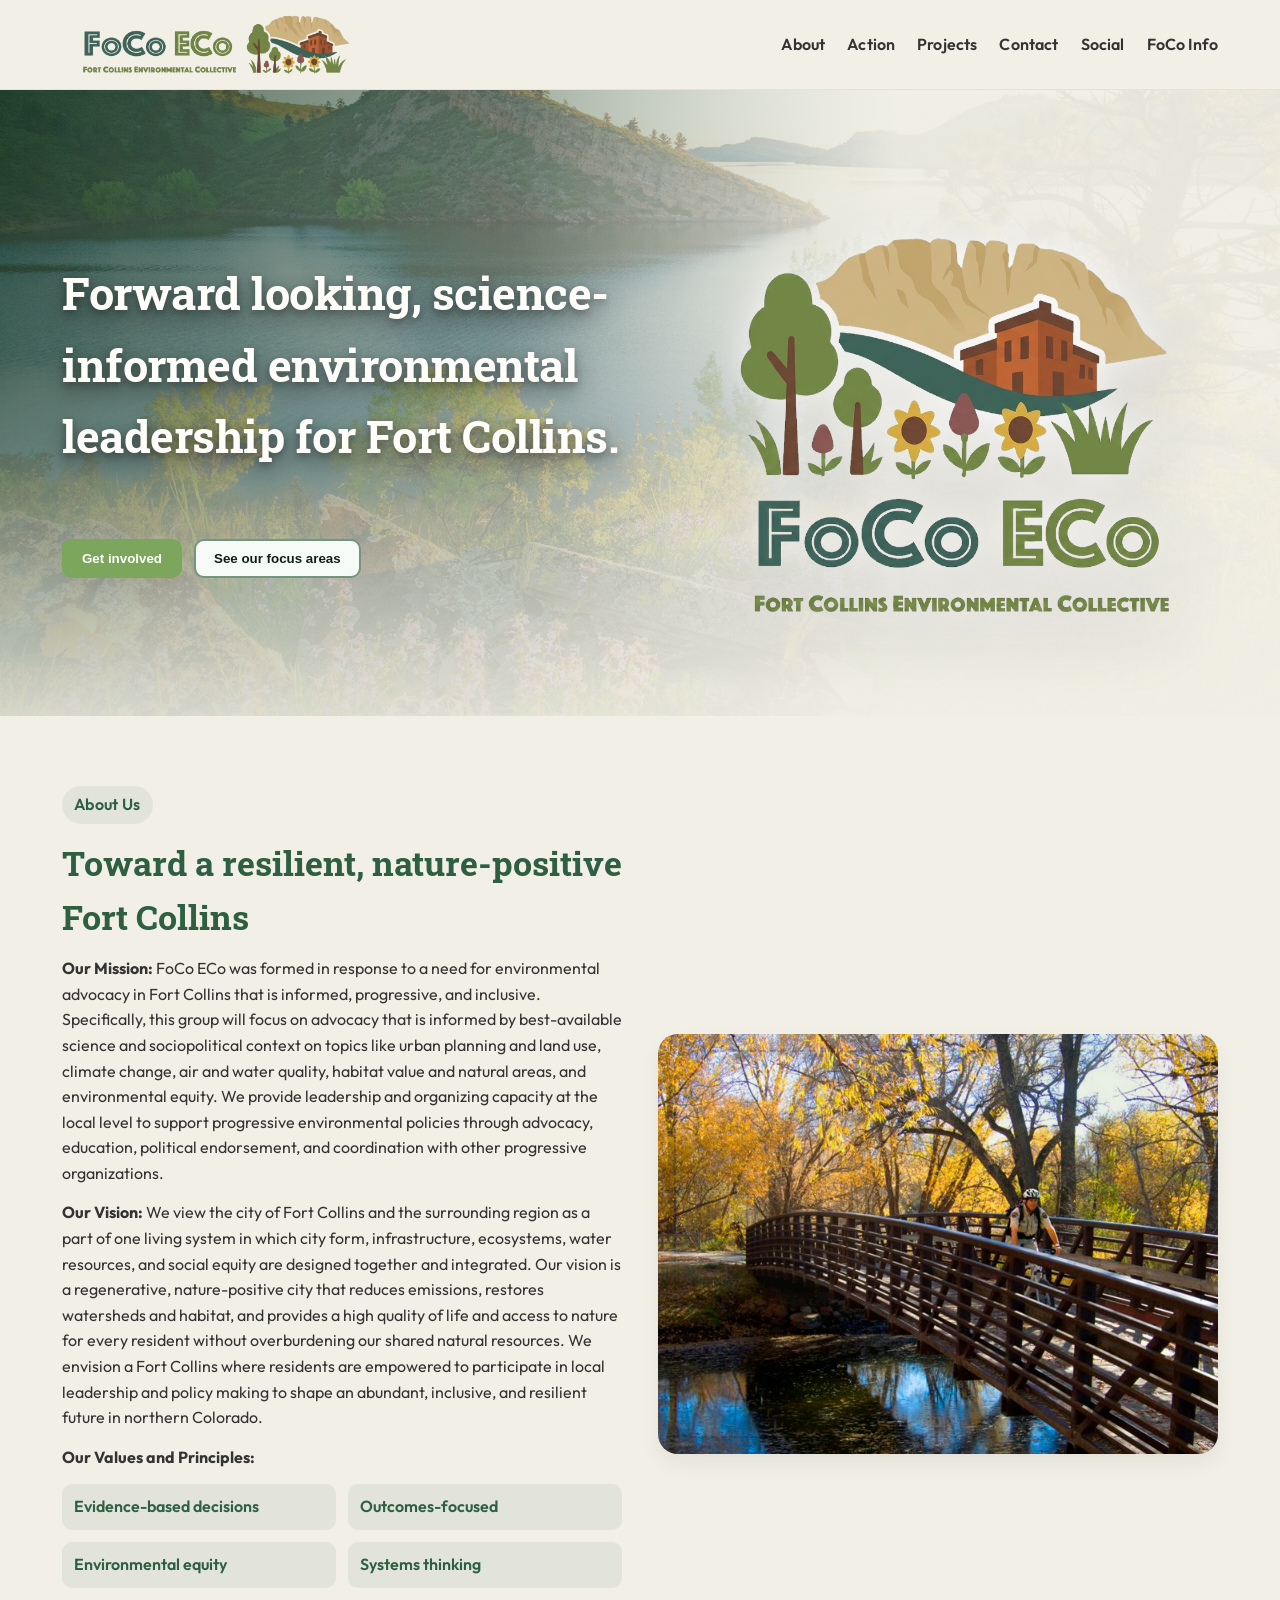
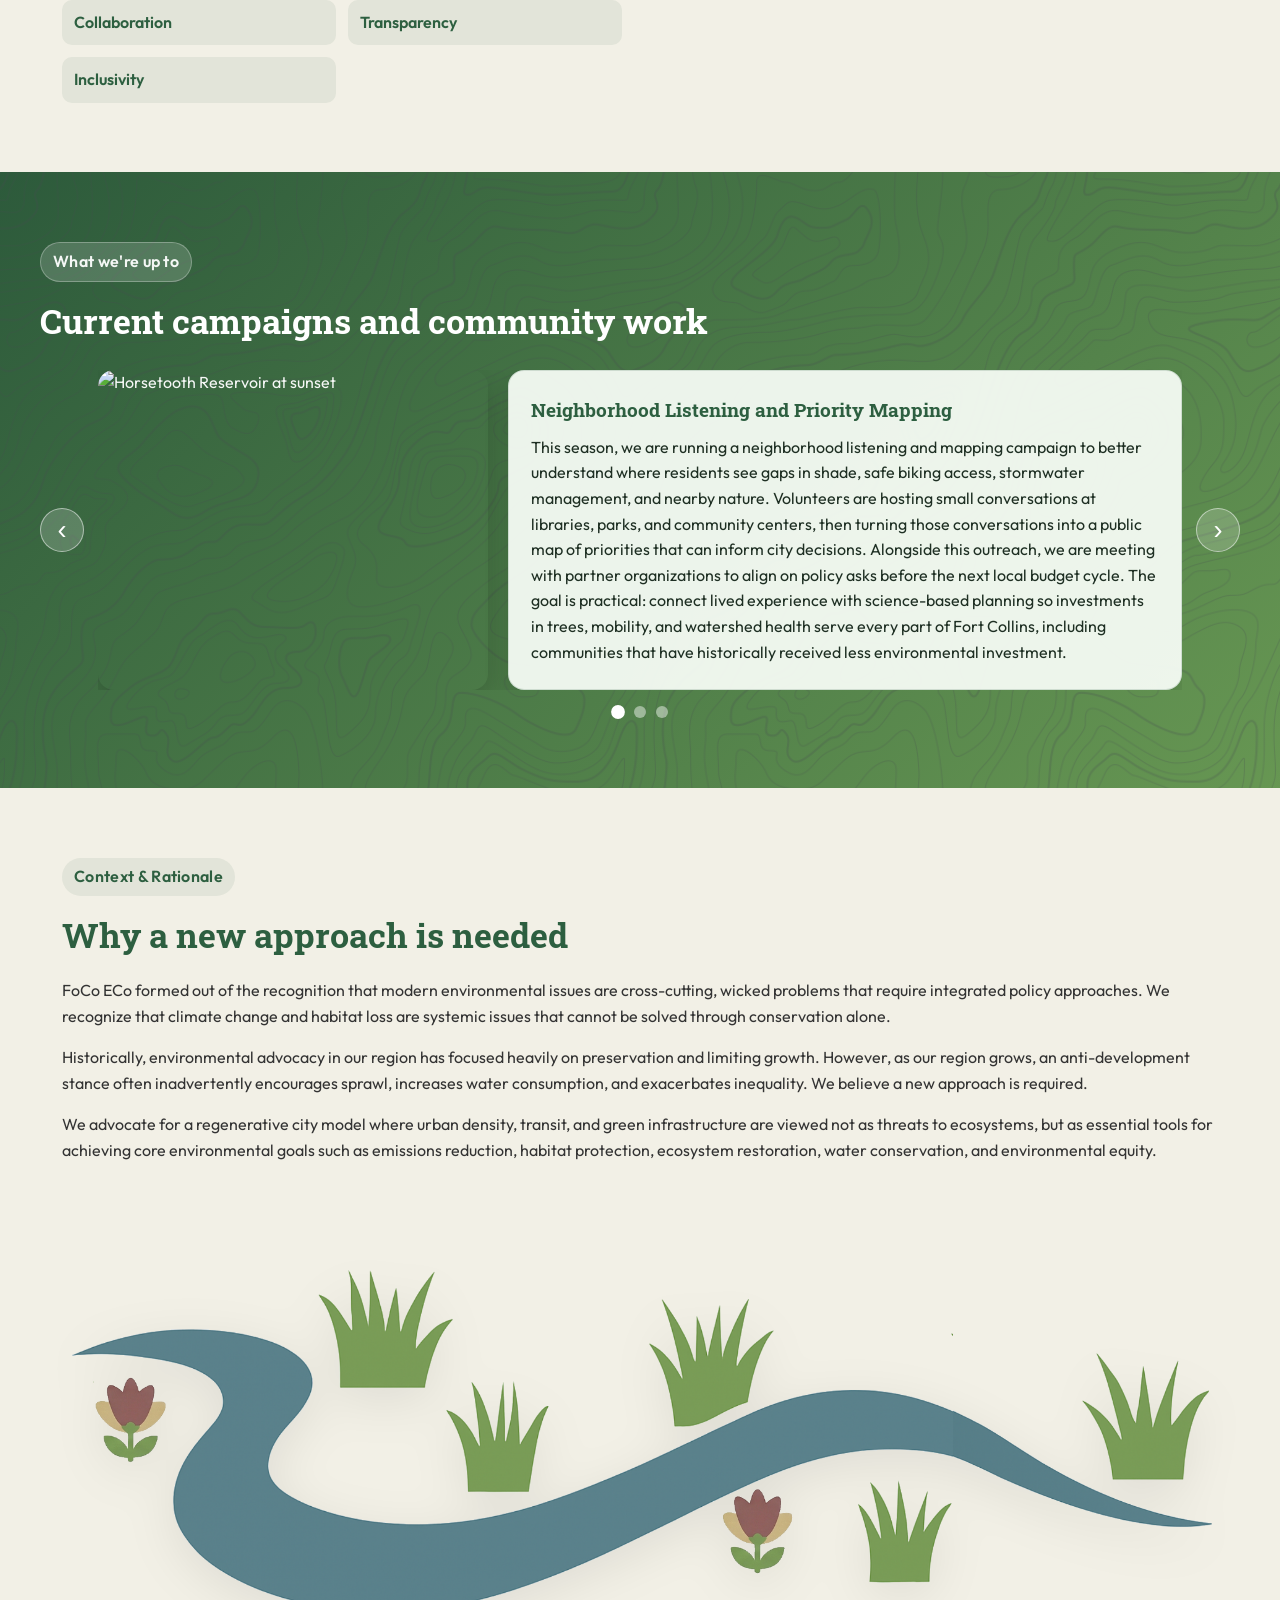
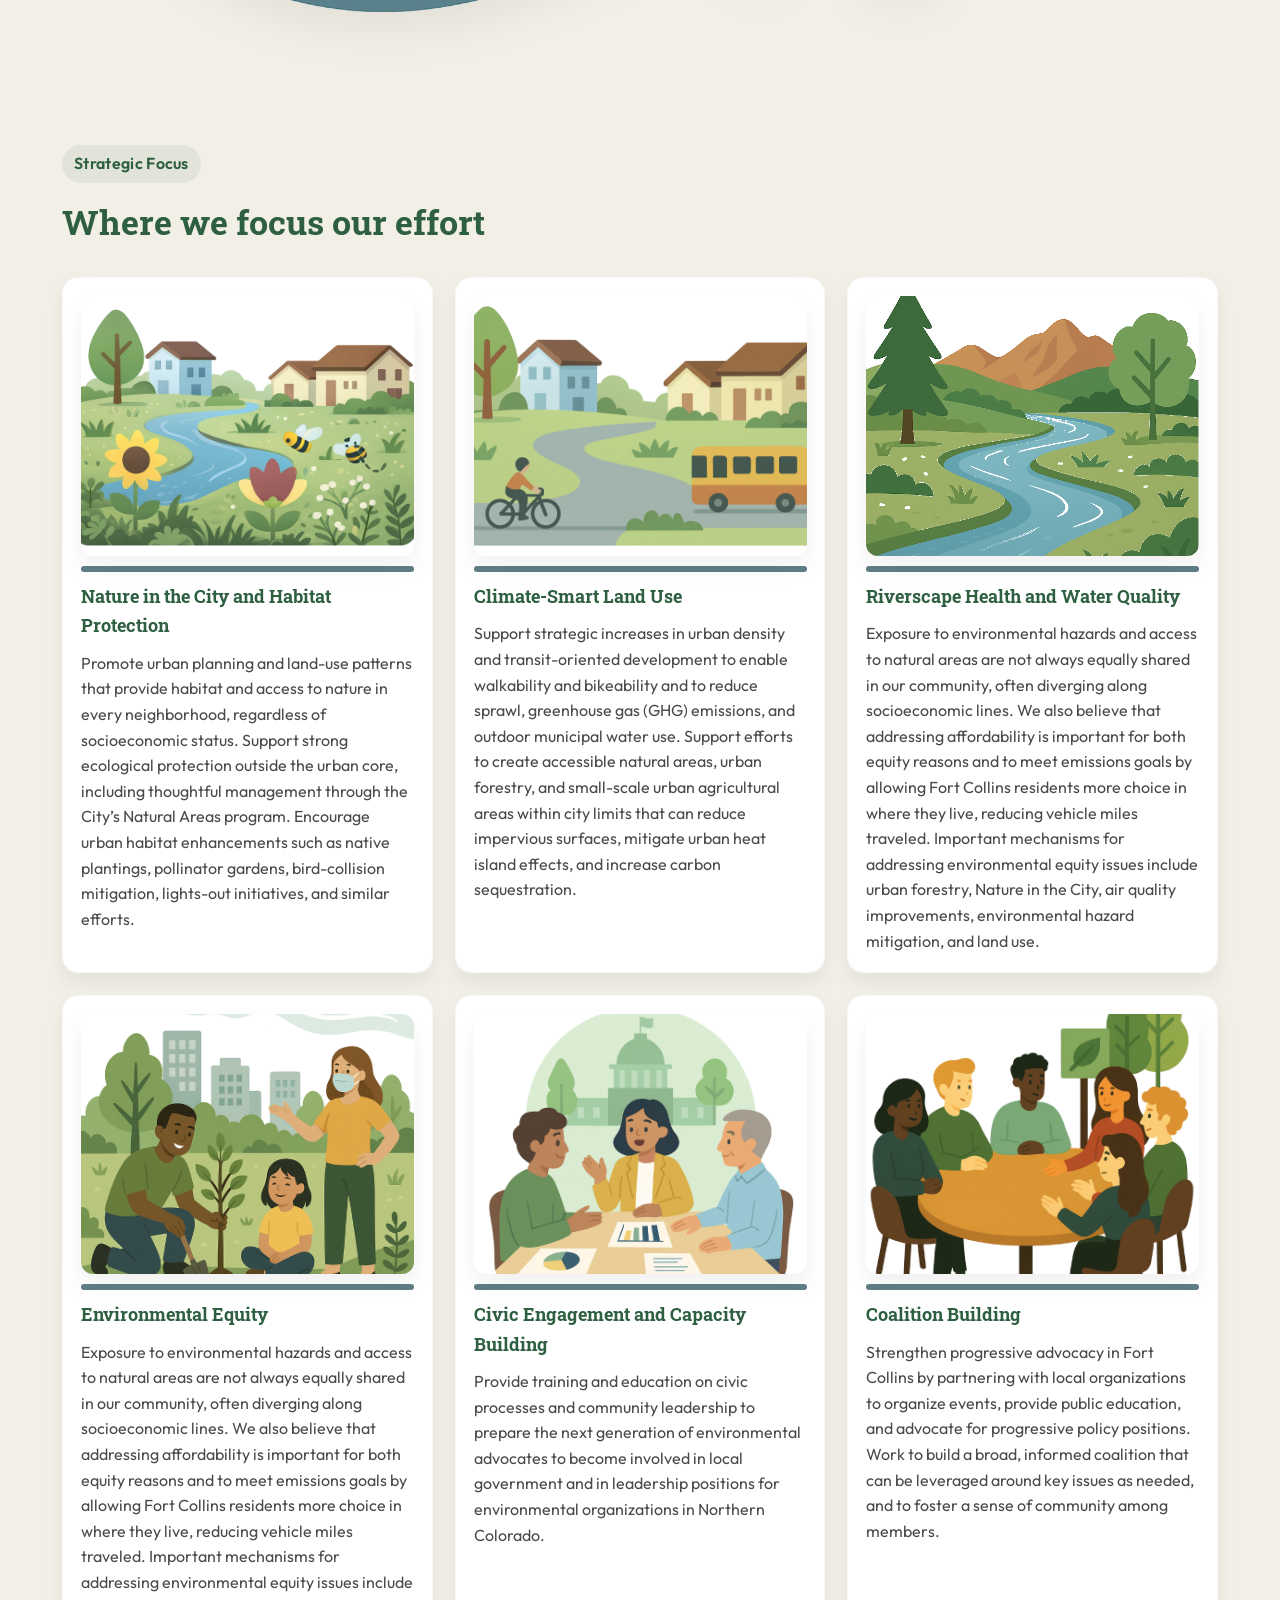
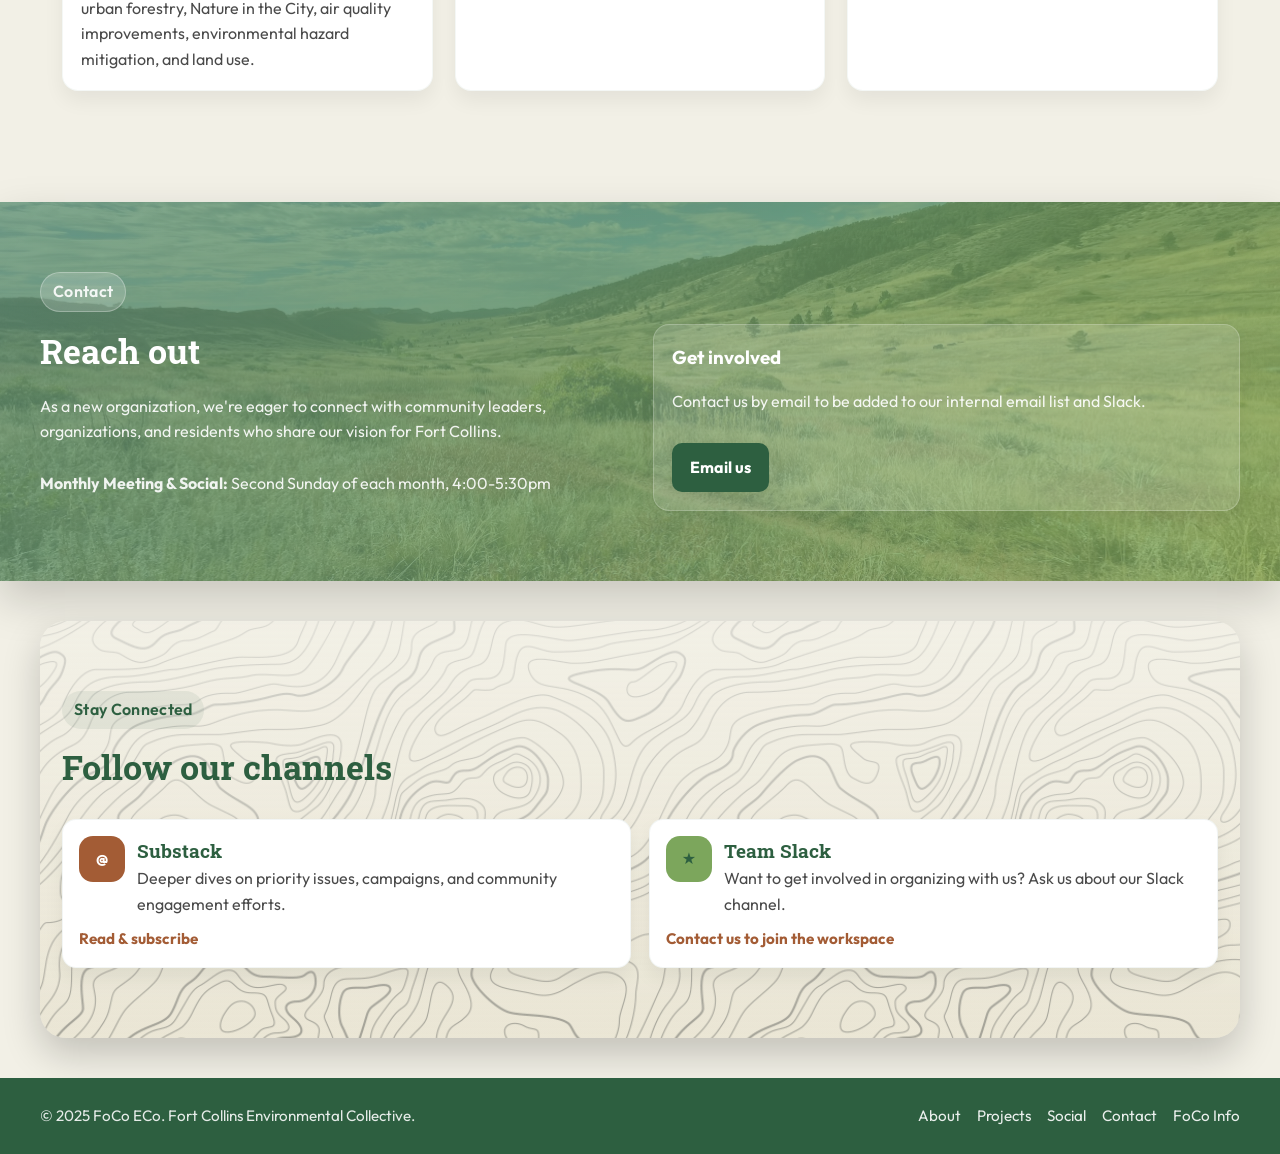
==== commit 89c4eb5f: "Added new "What we're up to section"" ====
--- a/index.html
+++ b/index.html
@@ -19,6 +19,7 @@
       <nav aria-label="Main navigation">
         <ul>
           <li><a href="#about">About</a></li>
+          <li><a href="#up-to">Action</a></li>
           <li><a href="#projects">Projects</a></li>
           <li><a href="#contact">Contact</a></li>
           <li><a href="#social">Social</a></li>
@@ -31,6 +32,7 @@
   </header>
   <div class="mobile-menu" id="mobile-menu">
     <a href="#about">About</a>
+    <a href="#up-to">Action</a>
     <a href="#projects">Projects</a>
     <a href="#contact">Contact</a>
     <a href="#social">Social</a>
@@ -78,6 +80,45 @@
       </div>
     </section>
 
+    <section class="section updates" id="up-to" aria-labelledby="up-to-title">
+      <div class="updates-inner">
+        <div class="eyebrow">What we're up to</div>
+        <h2 id="up-to-title">Current campaigns and community work</h2>
+        <div class="updates-carousel" data-carousel tabindex="0">
+          <button class="carousel-control prev" type="button" aria-label="Previous update" data-carousel-prev>‹</button>
+          <div class="carousel-track" data-carousel-track>
+            <article class="carousel-slide is-active" data-carousel-slide>
+              <img class="carousel-media" src="img/images/horsetooth_sunset.jpg" alt="Horsetooth Reservoir at sunset">
+              <div class="carousel-textbox">
+                <h3>Neighborhood Listening and Priority Mapping</h3>
+                <p>This season, we are running a neighborhood listening and mapping campaign to better understand where residents see gaps in shade, safe biking access, stormwater management, and nearby nature. Volunteers are hosting small conversations at libraries, parks, and community centers, then turning those conversations into a public map of priorities that can inform city decisions. Alongside this outreach, we are meeting with partner organizations to align on policy asks before the next local budget cycle. The goal is practical: connect lived experience with science-based planning so investments in trees, mobility, and watershed health serve every part of Fort Collins, including communities that have historically received less environmental investment.</p>
+              </div>
+            </article>
+            <article class="carousel-slide" data-carousel-slide>
+              <img class="carousel-media" src="img/images/longs_peak.jpg" alt="Longs Peak landscape view">
+              <div class="carousel-textbox">
+                <h3>Climate-Smart Land Use Policy Package</h3>
+                <p>We are also developing a focused policy package on climate-smart land use and transportation. The package pairs support for compact, walkable neighborhoods with recommendations for urban habitat features such as pollinator corridors, native landscaping, and heat-island reduction strategies. Over the next few months, our team will brief council members, prepare testimony, and share plain-language explainers so residents can engage without needing technical planning expertise. We are intentionally framing this work around outcomes people can feel in daily life: lower household transportation costs, cleaner air, safer routes to schools and parks, and stronger resilience to drought and extreme heat. Community feedback is shaping every draft before it moves forward.</p>
+              </div>
+            </article>
+            <article class="carousel-slide" data-carousel-slide>
+              <img class="carousel-media" src="img/images/horsetooth.jpg" alt="Horsetooth mountain and foothills">
+              <div class="carousel-textbox">
+                <h3>Civic Training and Leadership Pipeline</h3>
+                <p>To build long-term capacity, we are expanding civic training for people who want to participate more directly in local environmental leadership. Our monthly sessions now include practical modules on how city boards and commissions work, how to review planning documents, and how to give effective public comment. We are also piloting small working groups focused on water quality, environmental equity, and coalition coordination so members can contribute based on their interests and available time. By combining training with real campaigns, we are helping residents move from concern to action and building a durable network that can respond quickly when important local decisions are on the table.</p>
+              </div>
+            </article>
+          </div>
+          <button class="carousel-control next" type="button" aria-label="Next update" data-carousel-next>›</button>
+          <div class="carousel-dots" role="tablist" aria-label="Select an update">
+            <button class="carousel-dot is-active" type="button" aria-label="View update 1" aria-current="true" data-carousel-dot="0"></button>
+            <button class="carousel-dot" type="button" aria-label="View update 2" data-carousel-dot="1"></button>
+            <button class="carousel-dot" type="button" aria-label="View update 3" data-carousel-dot="2"></button>
+          </div>
+        </div>
+      </div>
+    </section>
+
     <section class="section" id="context">
       <div class="eyebrow">Context &amp; Rationale</div>
       <h2>Why a new approach is needed</h2>
--- a/style.css
+++ b/style.css
@@ -39,6 +39,23 @@
   border: 0;
 }
 
+.scroll-fade {
+  opacity: 1;
+  transform: translateY(0);
+  transition: opacity 0.65s ease-out, transform 0.75s cubic-bezier(0.2, 0.7, 0.2, 1);
+  will-change: opacity, transform;
+}
+
+.scroll-fade.is-hidden {
+  opacity: 0;
+  transform: translateY(24px);
+}
+
+.scroll-fade.is-visible {
+  opacity: 1;
+  transform: translateY(0);
+}
+
 img {
   max-width: 100%;
   display: block;
@@ -373,6 +390,162 @@
   border-radius: 10px;
   font-weight: 600;
   color: var(--primary);
+}
+
+.updates {
+  background: linear-gradient(135deg, rgba(34, 82, 50, 0.95), rgba(91, 143, 70, 0.92));
+  max-width: none;
+  width: 100%;
+  margin: 0;
+  padding: 70px 22px;
+  border-radius: 0;
+  color: rgba(255, 255, 255, 0.95);
+  position: relative;
+  overflow: hidden;
+  isolation: isolate;
+}
+
+.updates::before {
+  content: '';
+  position: absolute;
+  inset: 0;
+  background: url('img/images/topo.png') center/620px repeat;
+  opacity: 0.24;
+  pointer-events: none;
+  z-index: 0;
+}
+
+.updates-inner {
+  max-width: var(--max-width);
+  margin-left: auto;
+  margin-right: auto;
+  position: relative;
+  z-index: 1;
+}
+
+.updates h2 {
+  color: var(--light-text);
+}
+
+.updates .eyebrow {
+  background: rgba(255, 255, 255, 0.16);
+  border: 1px solid rgba(255, 255, 255, 0.28);
+  color: rgba(255, 255, 255, 0.94);
+}
+
+.updates-carousel {
+  margin-top: 22px;
+  display: grid;
+  grid-template-columns: auto minmax(0, 1fr) auto;
+  grid-template-areas:
+    "prev track next"
+    "dots dots dots";
+  align-items: center;
+  column-gap: 14px;
+  row-gap: 16px;
+}
+
+.carousel-track {
+  grid-area: track;
+  width: 100%;
+  overflow: hidden;
+}
+
+.carousel-slide {
+  display: none;
+  grid-template-columns: minmax(260px, 36%) minmax(0, 1fr);
+  gap: 20px;
+  align-items: stretch;
+}
+
+.carousel-slide.is-active {
+  display: grid;
+}
+
+.carousel-media {
+  width: 100%;
+  min-height: 320px;
+  height: 100%;
+  border-radius: 16px;
+  object-fit: cover;
+  box-shadow: 0 12px 28px rgba(0, 0, 0, 0.2);
+}
+
+.carousel-textbox {
+  background: rgba(247, 252, 246, 0.94);
+  border: 1px solid rgba(45, 95, 64, 0.16);
+  border-radius: 16px;
+  box-shadow: 0 10px 24px rgba(16, 34, 22, 0.16);
+  color: #1e2f23;
+  padding: 22px;
+  display: flex;
+  flex-direction: column;
+  justify-content: center;
+}
+
+.carousel-textbox h3 {
+  margin: 0 0 10px;
+  font-family: 'Roboto Slab', serif;
+  color: var(--primary);
+}
+
+.carousel-textbox p {
+  margin: 0;
+}
+
+.carousel-control {
+  width: 44px;
+  height: 44px;
+  border: 1px solid rgba(255, 255, 255, 0.5);
+  border-radius: 999px;
+  background: rgba(255, 255, 255, 0.18);
+  color: var(--light-text);
+  font-size: 1.7rem;
+  line-height: 1;
+  cursor: pointer;
+  transition: background 0.2s ease, transform 0.2s ease;
+}
+
+.carousel-control.prev {
+  grid-area: prev;
+}
+
+.carousel-control.next {
+  grid-area: next;
+}
+
+.carousel-control:hover,
+.carousel-control:focus-visible {
+  background: rgba(255, 255, 255, 0.3);
+  transform: translateY(-1px);
+  outline: none;
+}
+
+.carousel-dots {
+  grid-area: dots;
+  display: flex;
+  justify-content: center;
+  gap: 10px;
+}
+
+.carousel-dot {
+  width: 12px;
+  height: 12px;
+  border: none;
+  border-radius: 999px;
+  background: rgba(255, 255, 255, 0.45);
+  cursor: pointer;
+  transition: transform 0.15s ease, background 0.15s ease;
+}
+
+.carousel-dot.is-active {
+  background: #ffffff;
+  transform: scale(1.15);
+}
+
+.carousel-dot:focus-visible {
+  outline: 2px solid #ffffff;
+  outline-offset: 2px;
 }
 
 .section-divider {
@@ -752,6 +925,26 @@
   .hero-grid .hero-visual {
     justify-self: center;
   }
+
+  .updates-carousel {
+    grid-template-columns: repeat(2, minmax(0, 1fr));
+    grid-template-areas:
+      "track track"
+      "prev next"
+      "dots dots";
+  }
+
+  .carousel-slide.is-active {
+    grid-template-columns: 1fr;
+  }
+
+  .carousel-media {
+    min-height: 240px;
+  }
+
+  .carousel-control {
+    justify-self: center;
+  }
 }
 
 @media (max-width: 640px) {
@@ -780,4 +973,26 @@
   .contact-card {
     margin-top: 0;
   }
-}
+
+  .carousel-textbox {
+    padding: 16px;
+  }
+
+  .carousel-control {
+    width: 38px;
+    height: 38px;
+    font-size: 1.45rem;
+  }
+}
+
+@media (prefers-reduced-motion: reduce) {
+  .scroll-fade {
+    transition: none;
+    transform: none;
+  }
+
+  .scroll-fade.is-hidden {
+    opacity: 1;
+    transform: none;
+  }
+}
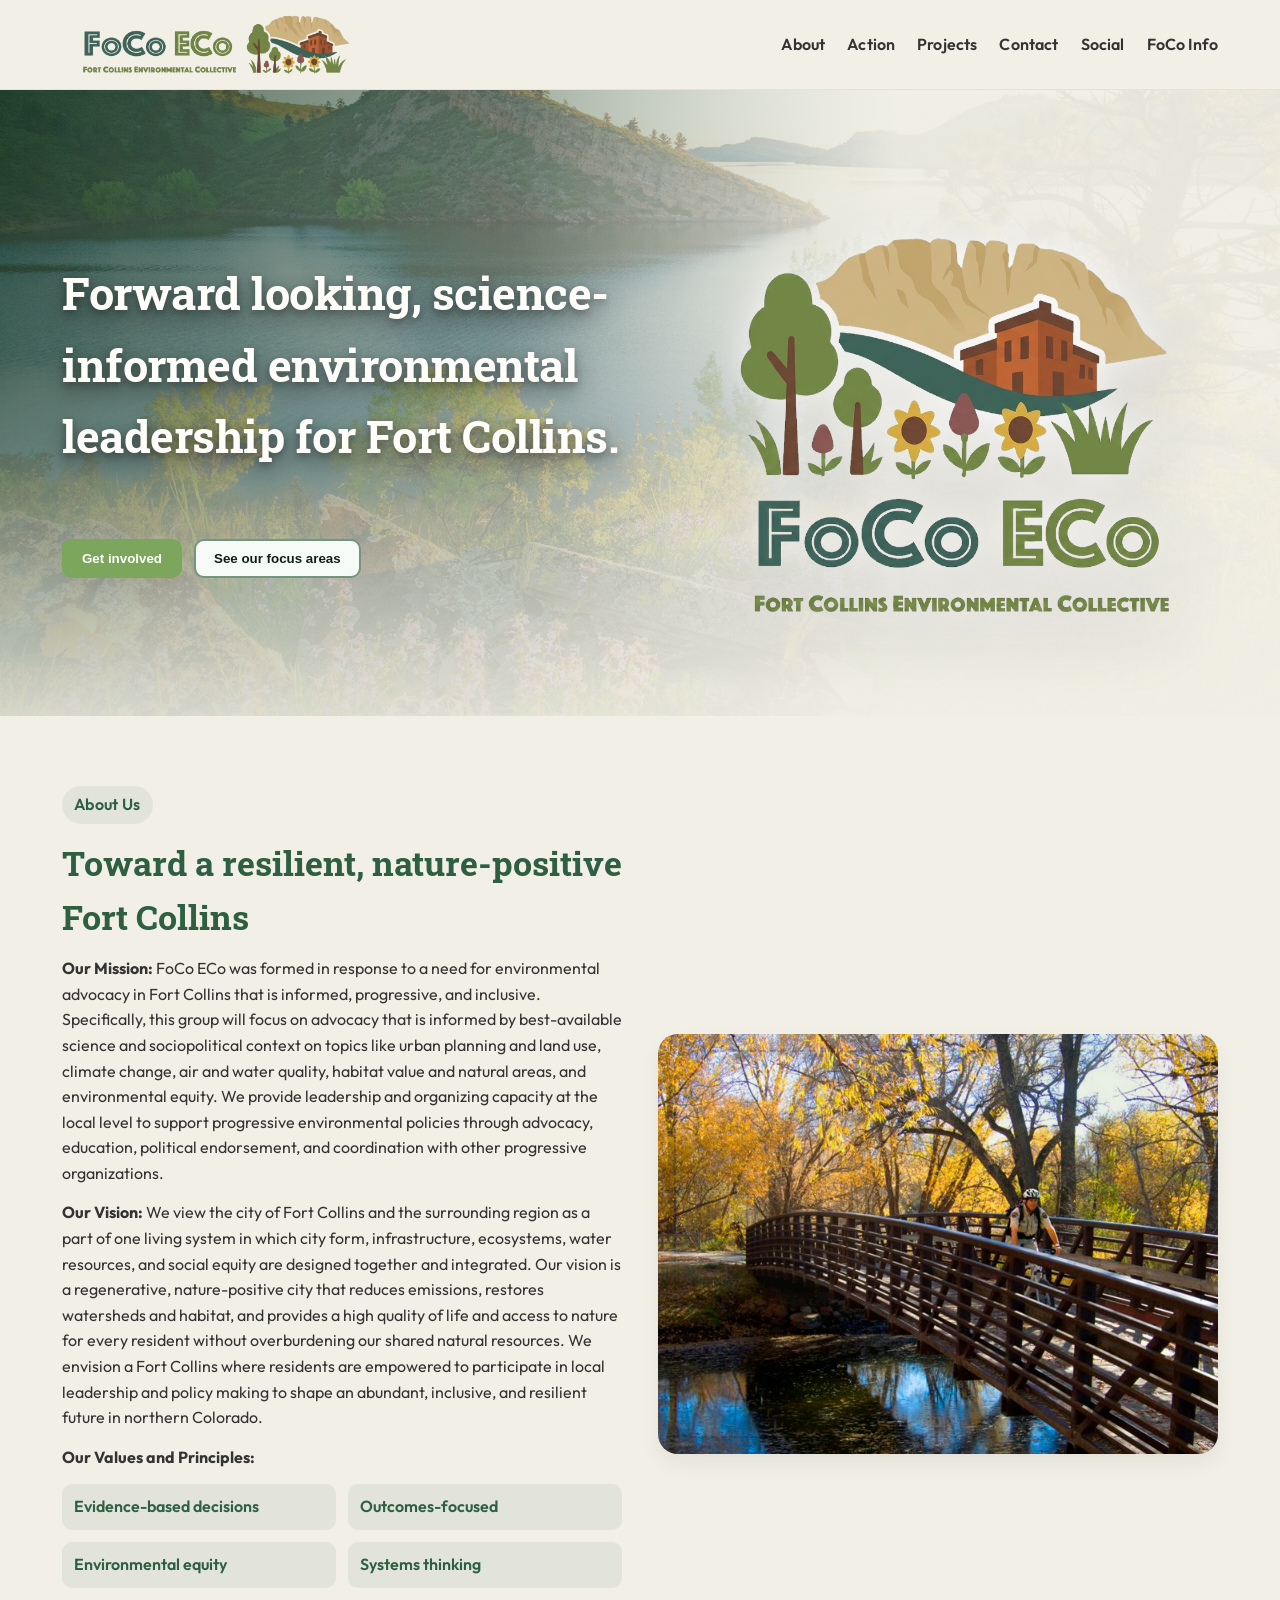
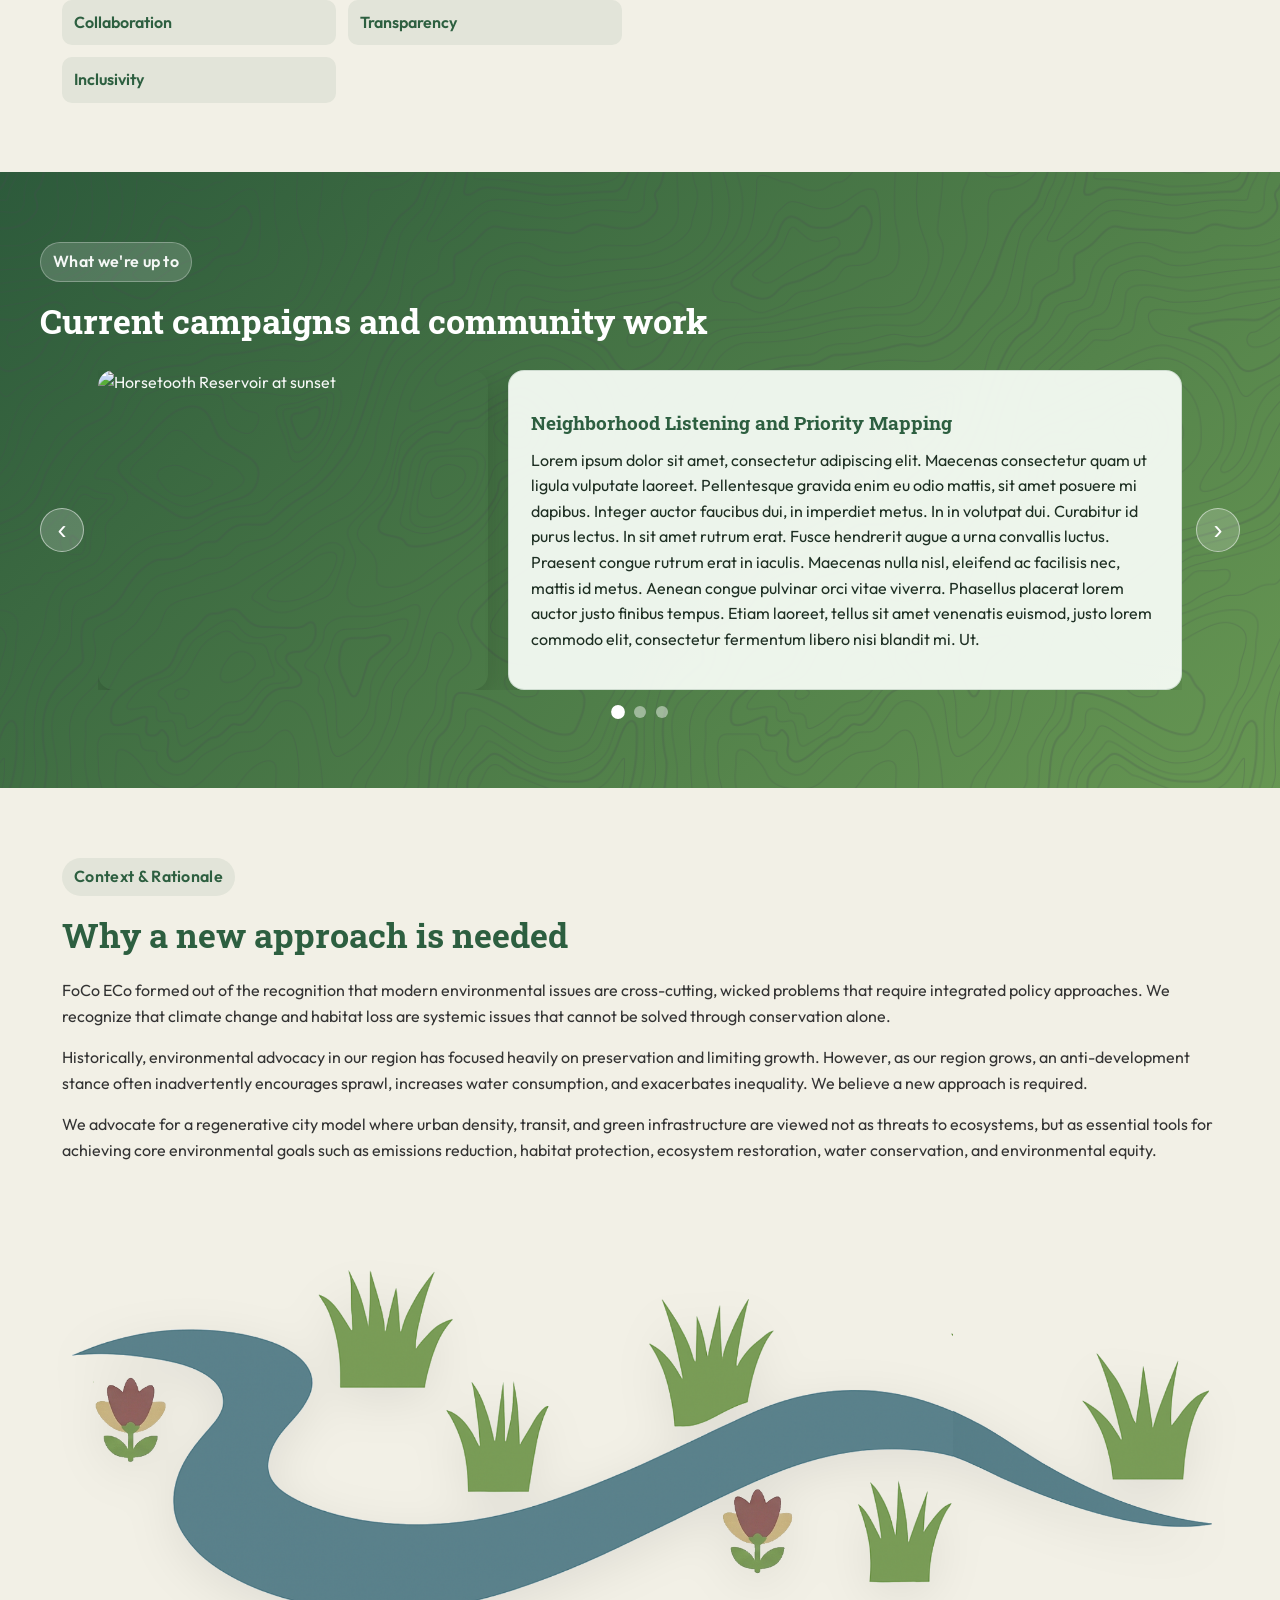
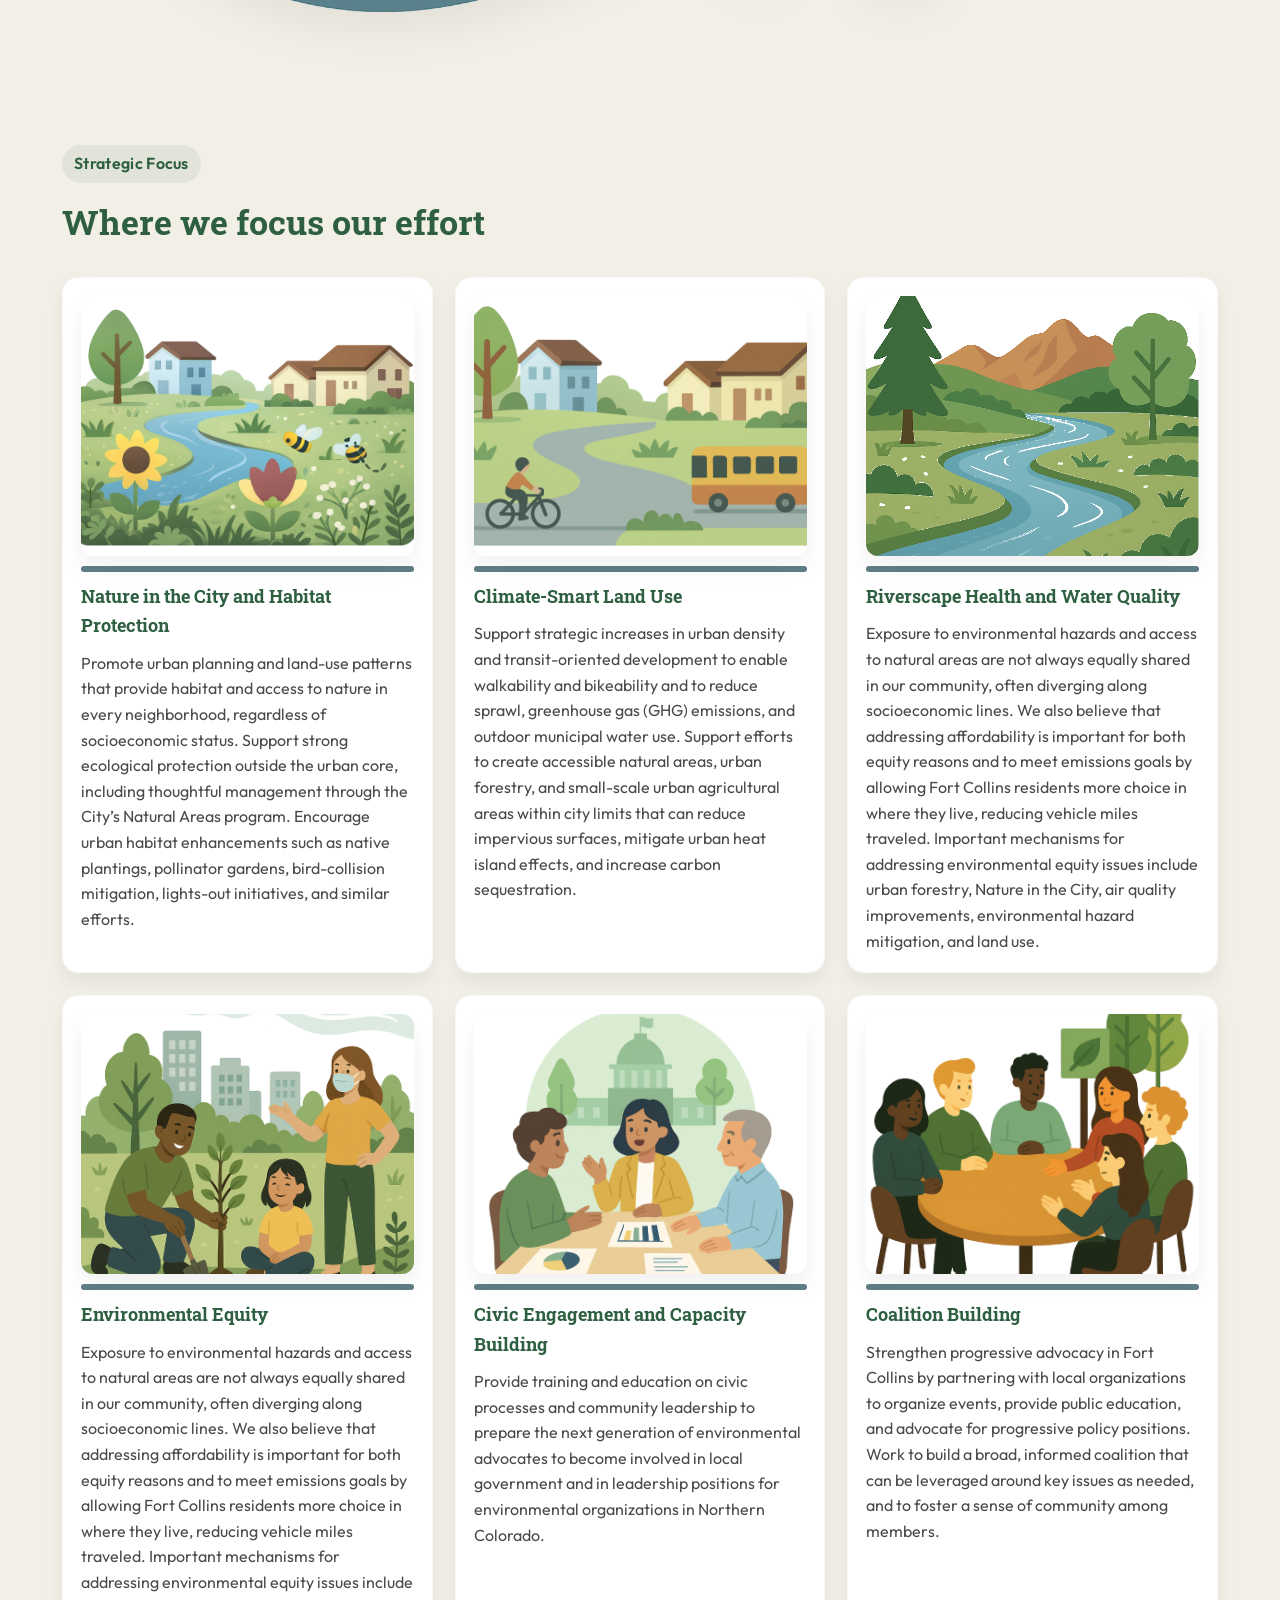
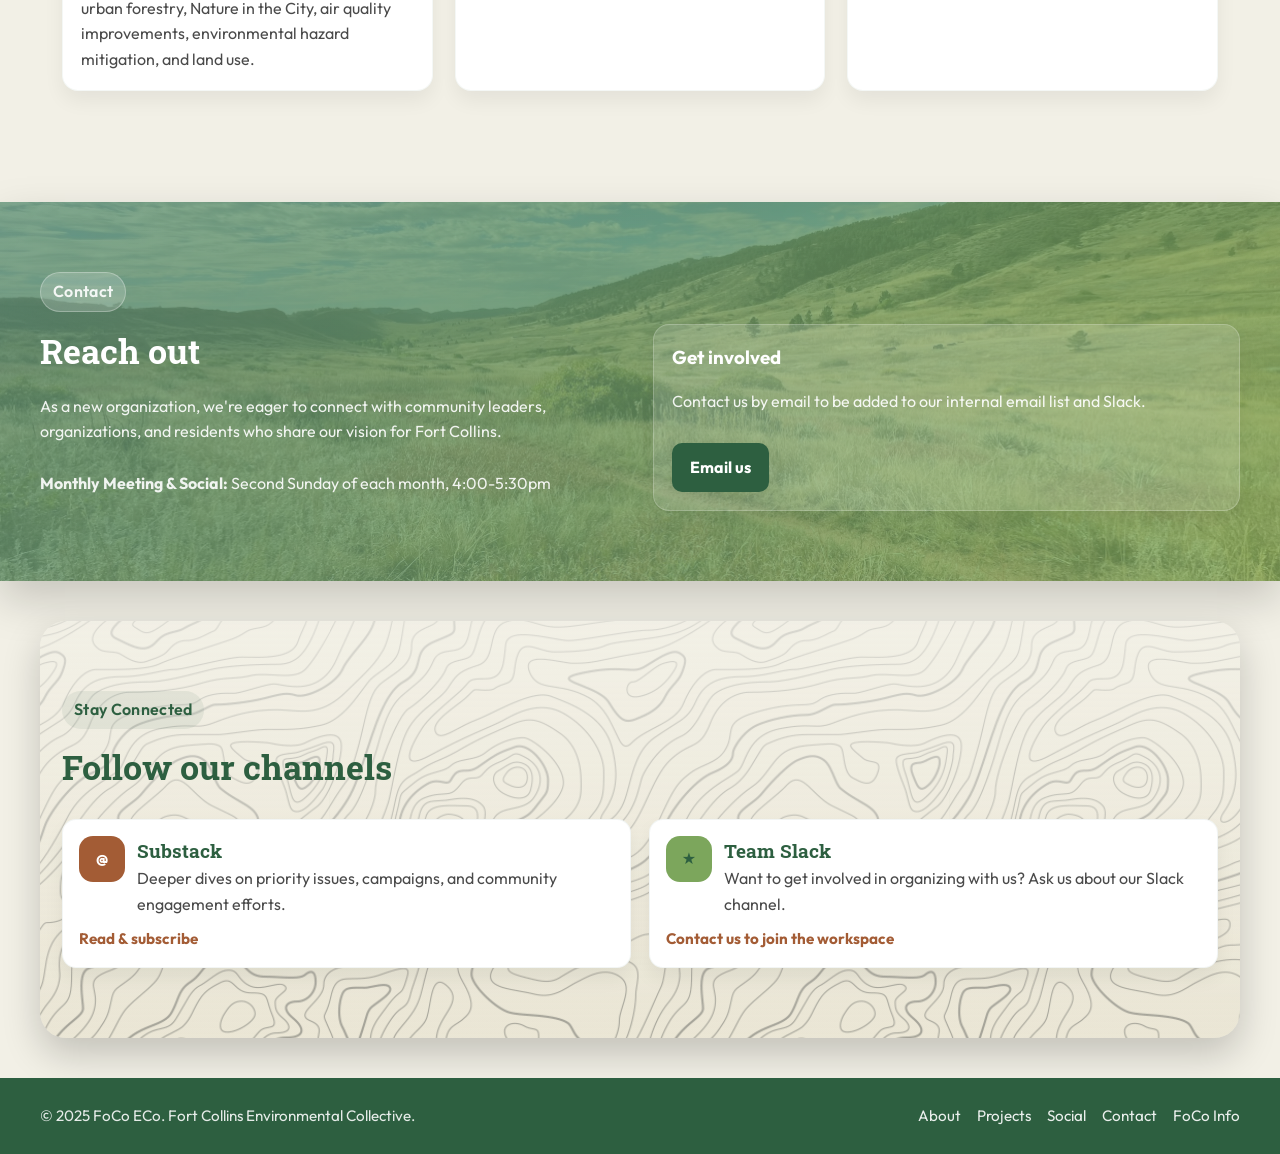
==== commit 7e8d2935: "Added section transition effects" ====
--- a/index.html
+++ b/index.html
@@ -91,21 +91,21 @@
               <img class="carousel-media" src="img/images/horsetooth_sunset.jpg" alt="Horsetooth Reservoir at sunset">
               <div class="carousel-textbox">
                 <h3>Neighborhood Listening and Priority Mapping</h3>
-                <p>This season, we are running a neighborhood listening and mapping campaign to better understand where residents see gaps in shade, safe biking access, stormwater management, and nearby nature. Volunteers are hosting small conversations at libraries, parks, and community centers, then turning those conversations into a public map of priorities that can inform city decisions. Alongside this outreach, we are meeting with partner organizations to align on policy asks before the next local budget cycle. The goal is practical: connect lived experience with science-based planning so investments in trees, mobility, and watershed health serve every part of Fort Collins, including communities that have historically received less environmental investment.</p>
+                <p>Lorem ipsum dolor sit amet, consectetur adipiscing elit. Maecenas consectetur quam ut ligula vulputate laoreet. Pellentesque gravida enim eu odio mattis, sit amet posuere mi dapibus. Integer auctor faucibus dui, in imperdiet metus. In in volutpat dui. Curabitur id purus lectus. In sit amet rutrum erat. Fusce hendrerit augue a urna convallis luctus. Praesent congue rutrum erat in iaculis. Maecenas nulla nisl, eleifend ac facilisis nec, mattis id metus. Aenean congue pulvinar orci vitae viverra. Phasellus placerat lorem auctor justo finibus tempus. Etiam laoreet, tellus sit amet venenatis euismod, justo lorem commodo elit, consectetur fermentum libero nisi blandit mi. Ut.</p>
               </div>
             </article>
             <article class="carousel-slide" data-carousel-slide>
               <img class="carousel-media" src="img/images/longs_peak.jpg" alt="Longs Peak landscape view">
               <div class="carousel-textbox">
                 <h3>Climate-Smart Land Use Policy Package</h3>
-                <p>We are also developing a focused policy package on climate-smart land use and transportation. The package pairs support for compact, walkable neighborhoods with recommendations for urban habitat features such as pollinator corridors, native landscaping, and heat-island reduction strategies. Over the next few months, our team will brief council members, prepare testimony, and share plain-language explainers so residents can engage without needing technical planning expertise. We are intentionally framing this work around outcomes people can feel in daily life: lower household transportation costs, cleaner air, safer routes to schools and parks, and stronger resilience to drought and extreme heat. Community feedback is shaping every draft before it moves forward.</p>
+                <p>Lorem ipsum dolor sit amet, consectetur adipiscing elit. Maecenas consectetur quam ut ligula vulputate laoreet. Pellentesque gravida enim eu odio mattis, sit amet posuere mi dapibus. Integer auctor faucibus dui, in imperdiet metus. In in volutpat dui. Curabitur id purus lectus. In sit amet rutrum erat. Fusce hendrerit augue a urna convallis luctus. Praesent congue rutrum erat in iaculis. Maecenas nulla nisl, eleifend ac facilisis nec, mattis id metus. Aenean congue pulvinar orci vitae viverra. Phasellus placerat lorem auctor justo finibus tempus. Etiam laoreet, tellus sit amet venenatis euismod, justo lorem commodo elit, consectetur fermentum libero nisi blandit mi. Ut.</p>
               </div>
             </article>
             <article class="carousel-slide" data-carousel-slide>
               <img class="carousel-media" src="img/images/horsetooth.jpg" alt="Horsetooth mountain and foothills">
               <div class="carousel-textbox">
                 <h3>Civic Training and Leadership Pipeline</h3>
-                <p>To build long-term capacity, we are expanding civic training for people who want to participate more directly in local environmental leadership. Our monthly sessions now include practical modules on how city boards and commissions work, how to review planning documents, and how to give effective public comment. We are also piloting small working groups focused on water quality, environmental equity, and coalition coordination so members can contribute based on their interests and available time. By combining training with real campaigns, we are helping residents move from concern to action and building a durable network that can respond quickly when important local decisions are on the table.</p>
+                <p>Lorem ipsum dolor sit amet, consectetur adipiscing elit. Maecenas consectetur quam ut ligula vulputate laoreet. Pellentesque gravida enim eu odio mattis, sit amet posuere mi dapibus. Integer auctor faucibus dui, in imperdiet metus. In in volutpat dui. Curabitur id purus lectus. In sit amet rutrum erat. Fusce hendrerit augue a urna convallis luctus. Praesent congue rutrum erat in iaculis. Maecenas nulla nisl, eleifend ac facilisis nec, mattis id metus. Aenean congue pulvinar orci vitae viverra. Phasellus placerat lorem auctor justo finibus tempus. Etiam laoreet, tellus sit amet venenatis euismod, justo lorem commodo elit, consectetur fermentum libero nisi blandit mi. Ut.</p>
               </div>
             </article>
           </div>
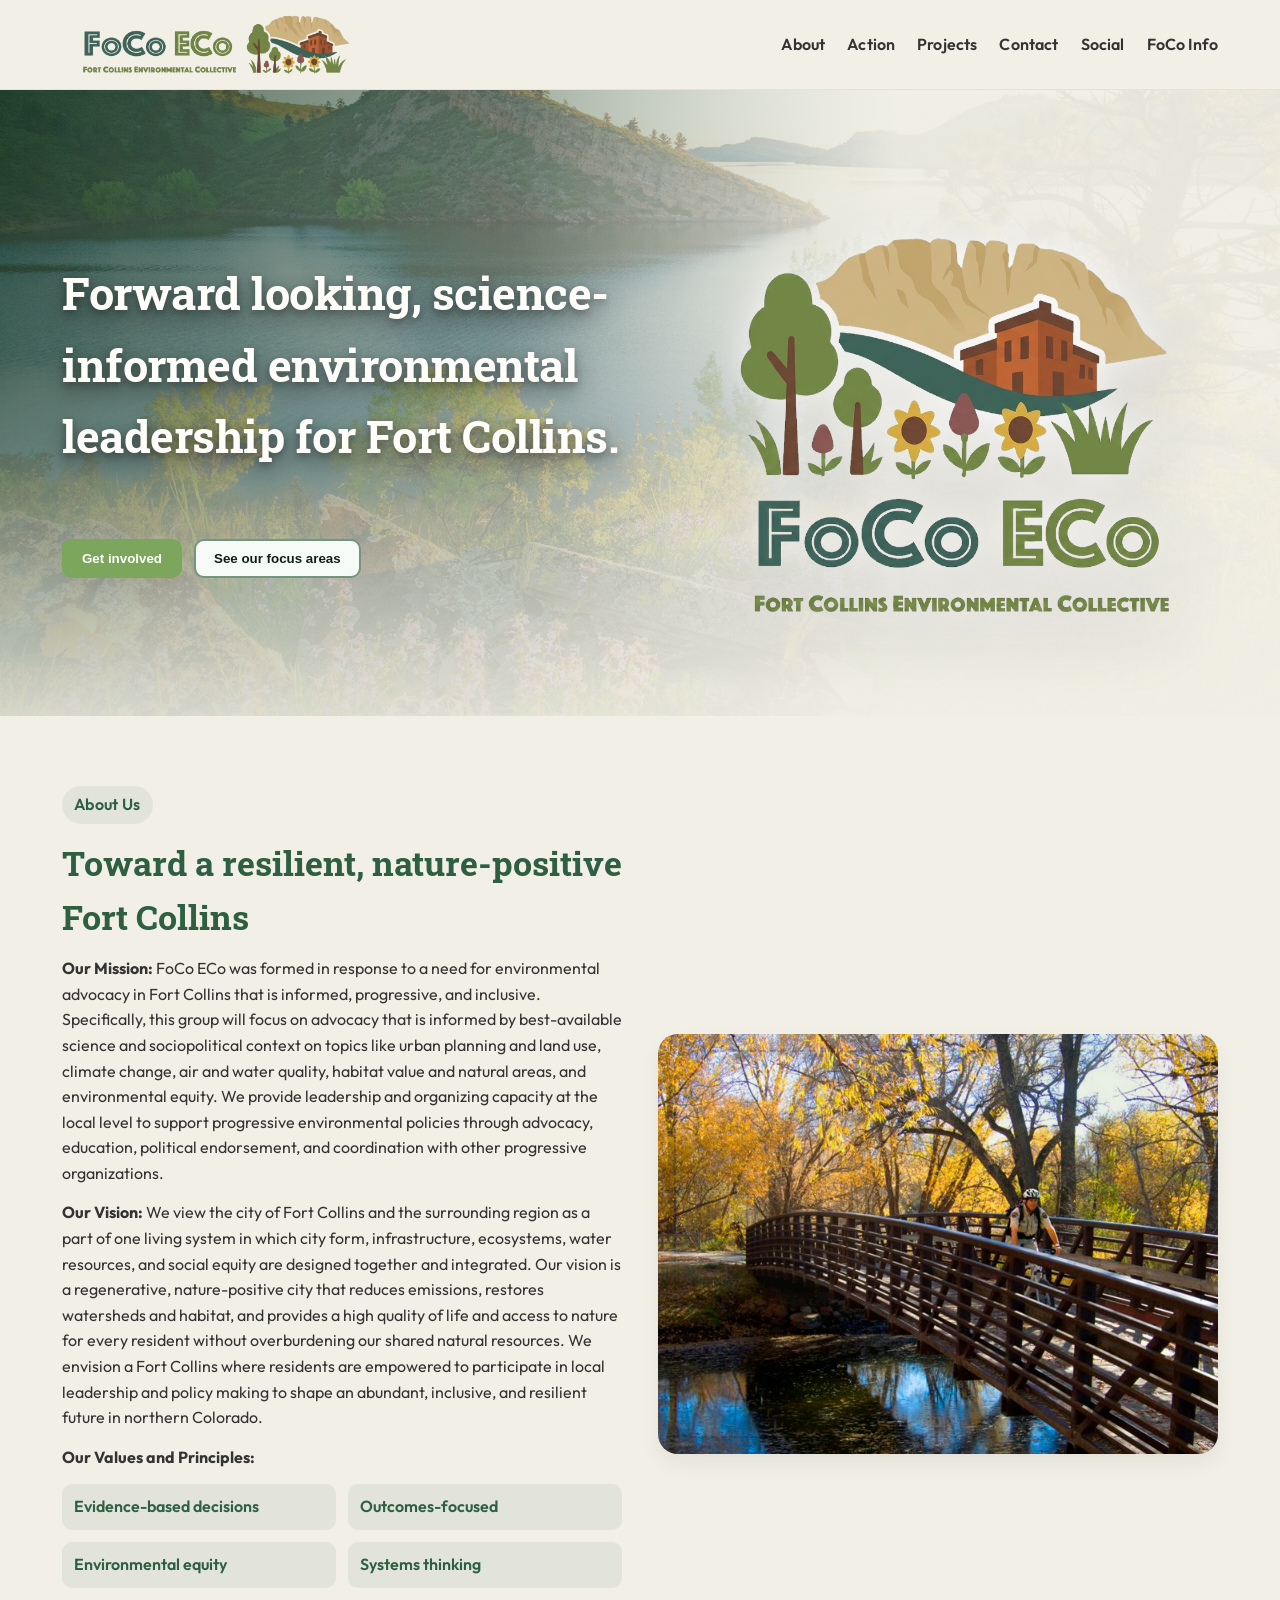
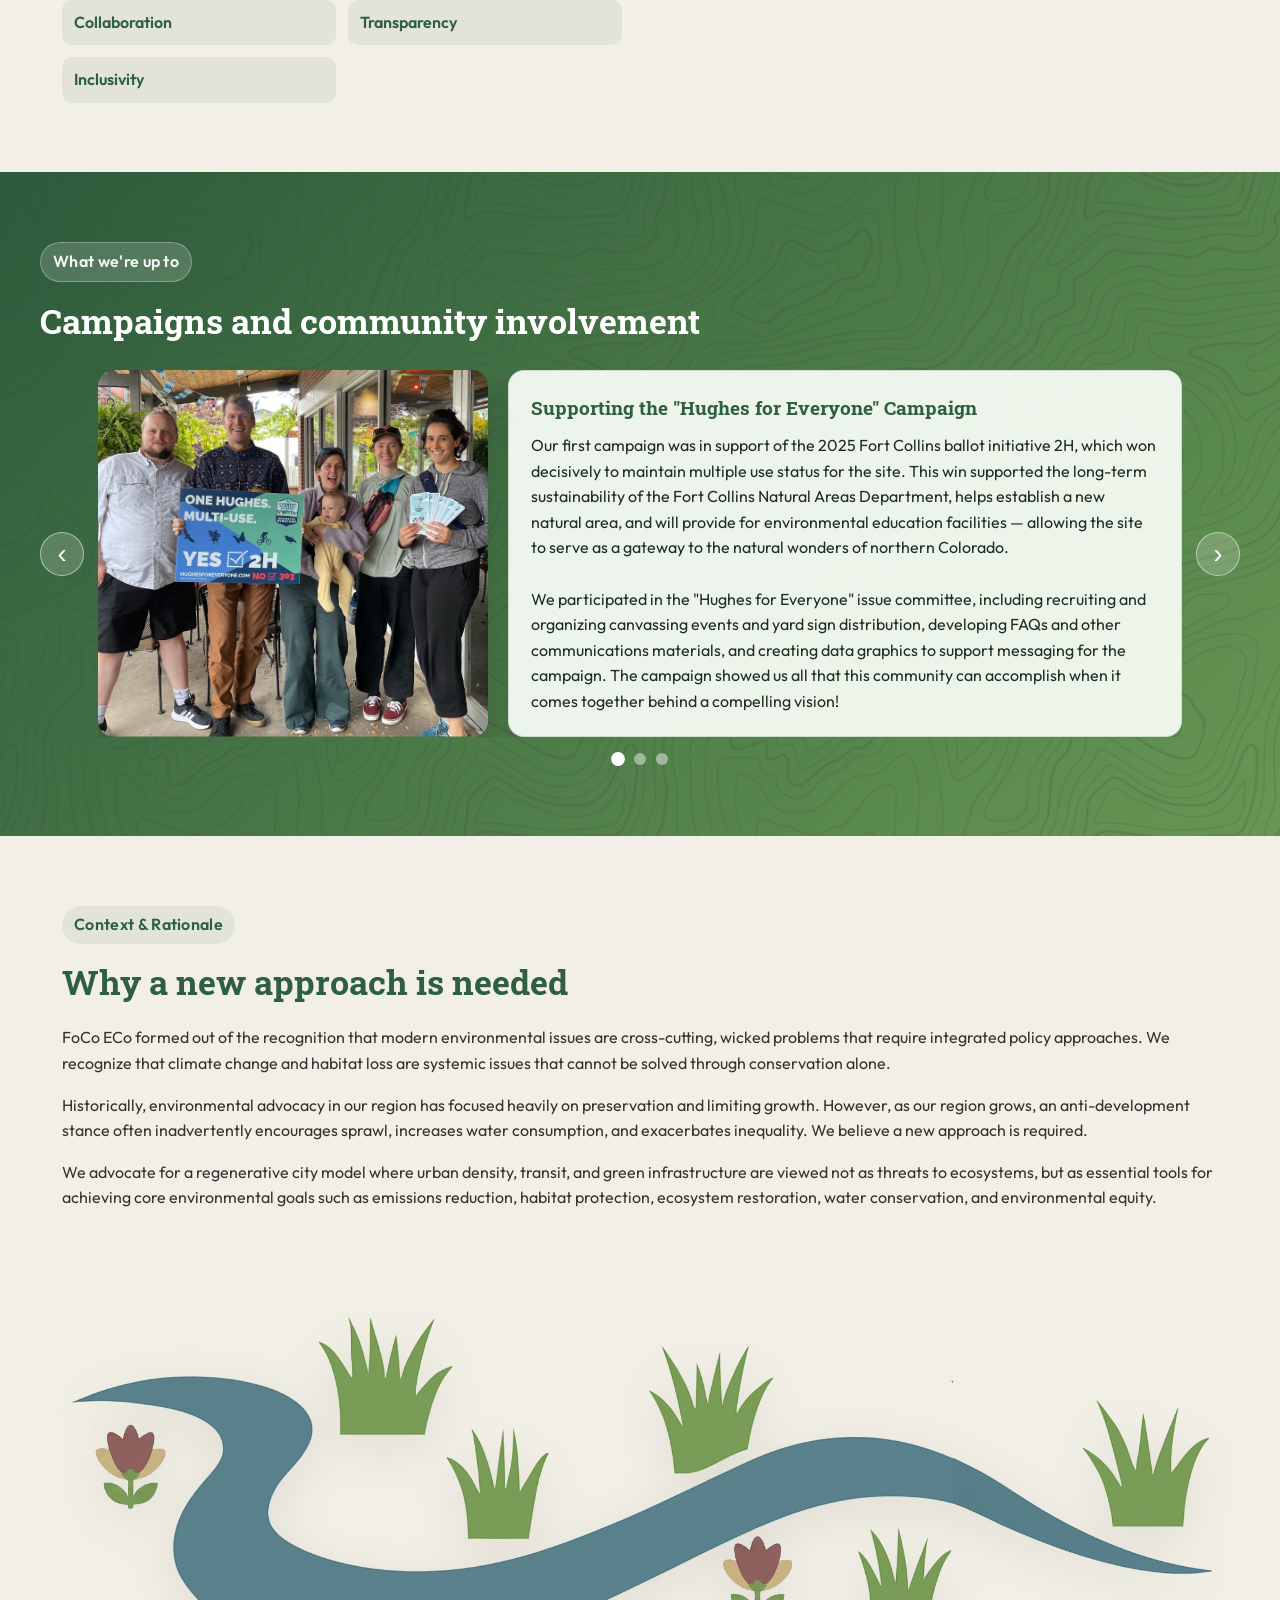
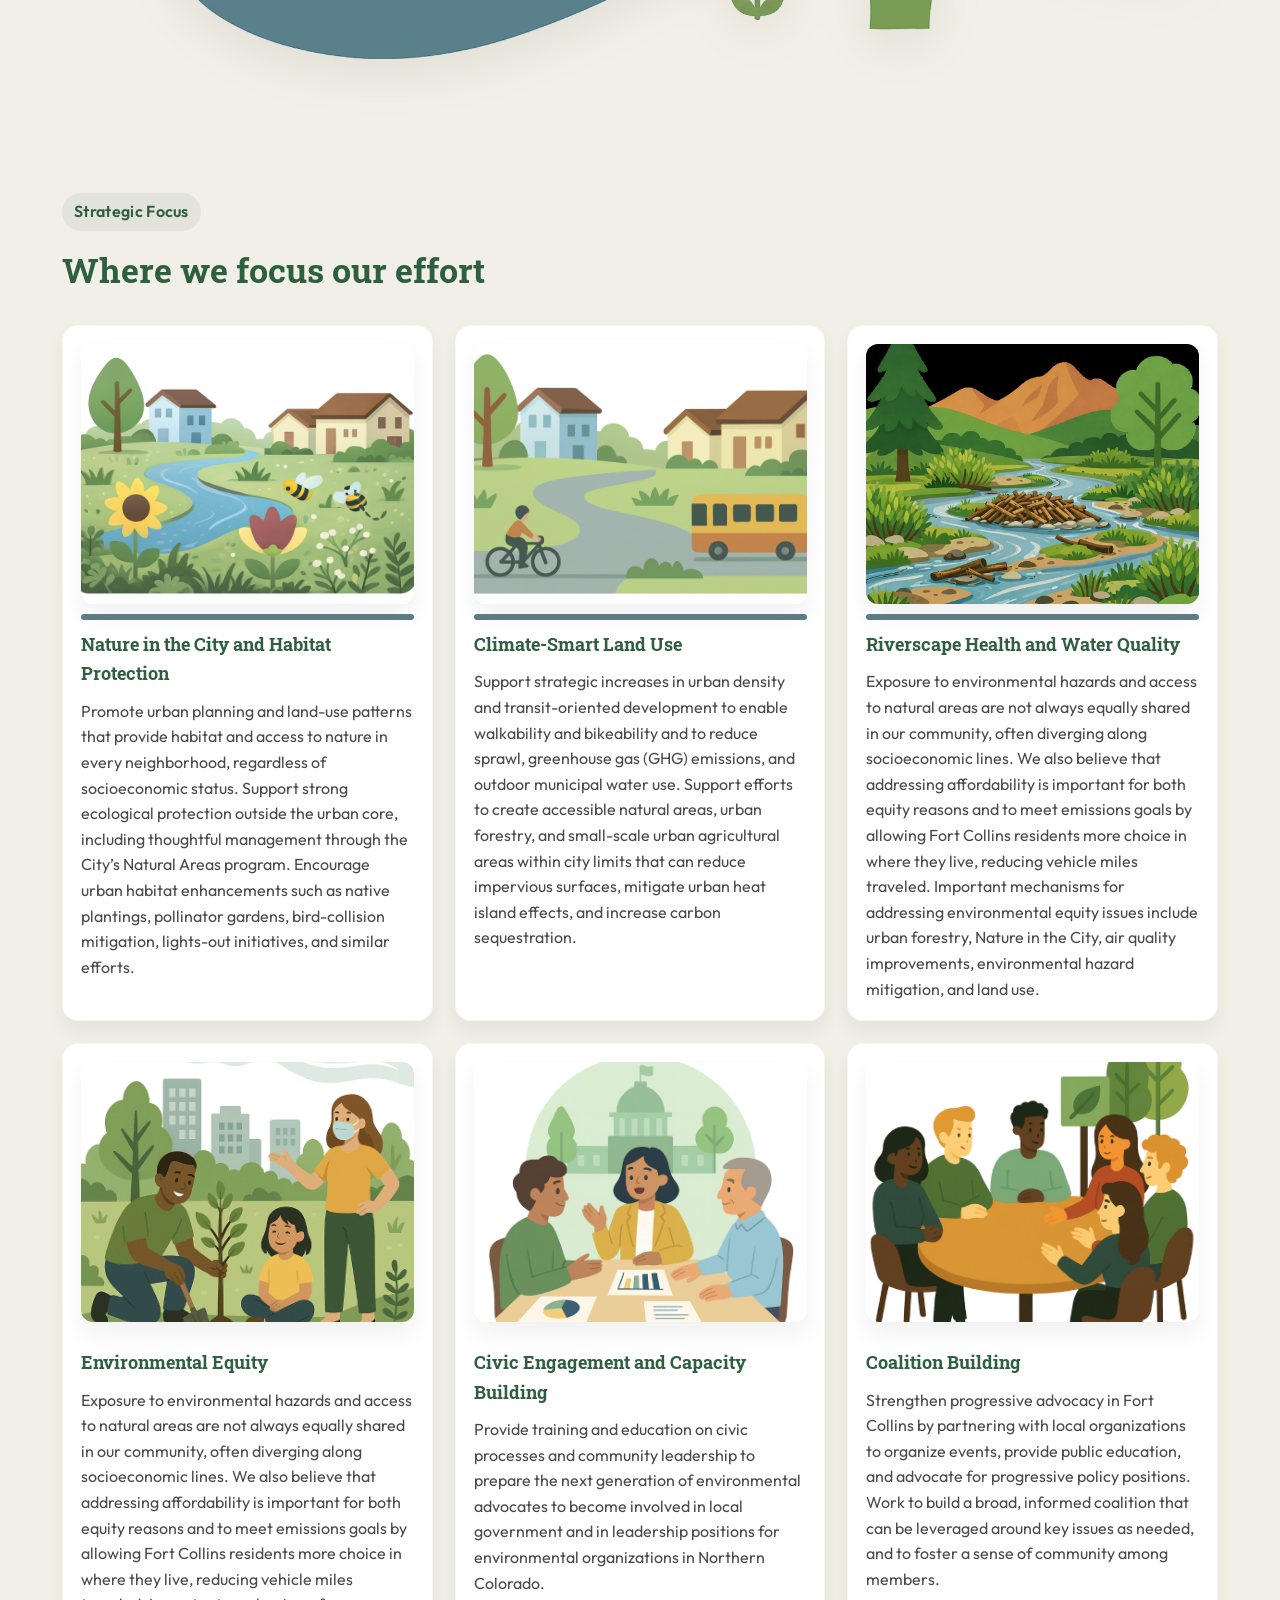
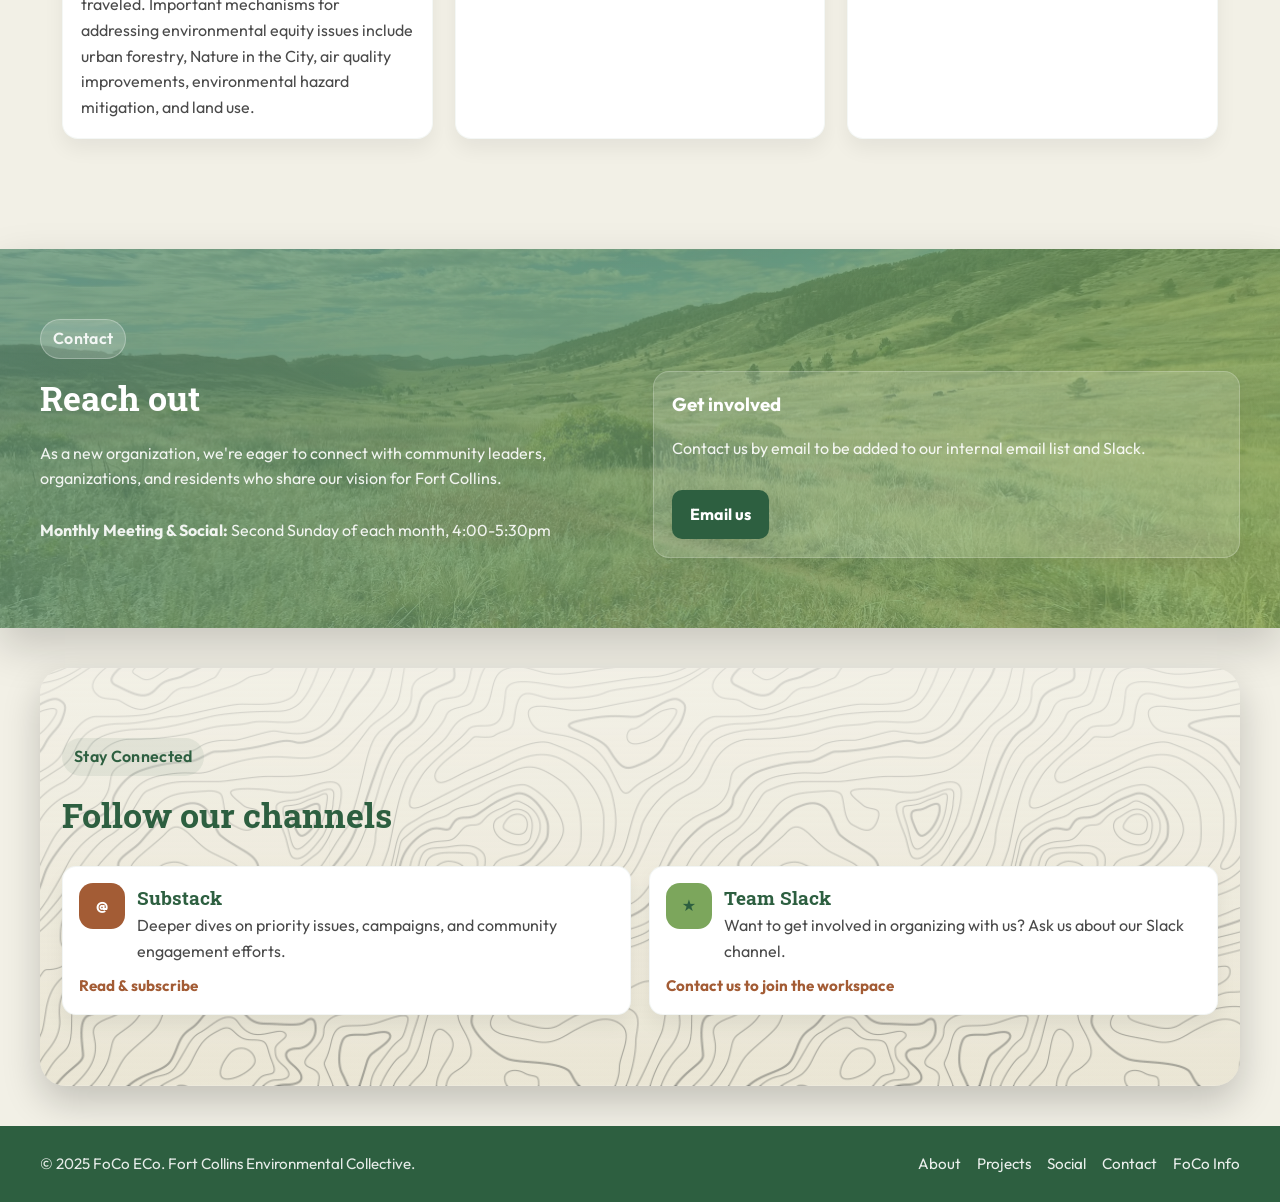
==== commit 339ddfb6: "website updates" ====
--- a/index.html
+++ b/index.html
@@ -83,18 +83,20 @@
     <section class="section updates" id="up-to" aria-labelledby="up-to-title">
       <div class="updates-inner">
         <div class="eyebrow">What we're up to</div>
-        <h2 id="up-to-title">Current campaigns and community work</h2>
+        <h2 id="up-to-title">Campaigns and community involvement</h2>
         <div class="updates-carousel" data-carousel tabindex="0">
           <button class="carousel-control prev" type="button" aria-label="Previous update" data-carousel-prev>‹</button>
           <div class="carousel-track" data-carousel-track>
             <article class="carousel-slide is-active" data-carousel-slide>
-              <img class="carousel-media" src="img/images/horsetooth_sunset.jpg" alt="Horsetooth Reservoir at sunset">
+              <img class="carousel-media" src="img/images/projects_hfe.png" alt="Horsetooth Reservoir at sunset">
               <div class="carousel-textbox">
-                <h3>Neighborhood Listening and Priority Mapping</h3>
-                <p>Lorem ipsum dolor sit amet, consectetur adipiscing elit. Maecenas consectetur quam ut ligula vulputate laoreet. Pellentesque gravida enim eu odio mattis, sit amet posuere mi dapibus. Integer auctor faucibus dui, in imperdiet metus. In in volutpat dui. Curabitur id purus lectus. In sit amet rutrum erat. Fusce hendrerit augue a urna convallis luctus. Praesent congue rutrum erat in iaculis. Maecenas nulla nisl, eleifend ac facilisis nec, mattis id metus. Aenean congue pulvinar orci vitae viverra. Phasellus placerat lorem auctor justo finibus tempus. Etiam laoreet, tellus sit amet venenatis euismod, justo lorem commodo elit, consectetur fermentum libero nisi blandit mi. Ut.</p>
+                <h3>Supporting the "Hughes for Everyone" Campaign</h3>
+                <p>Our first campaign was in support of the 2025 Fort Collins ballot initiative 2H, which won decisively to maintain multiple use status for the site. This win supported the long-term sustainability of the Fort Collins Natural Areas Department, helps establish a new natural area, and will provide for environmental education facilities — allowing the site to serve as a gateway to the natural wonders of northern Colorado. </p> 
+                <br>
+                <p> We participated in the "Hughes for Everyone" issue committee, including recruiting and organizing canvassing events and yard sign distribution, developing FAQs and other communications materials, and creating data graphics to support messaging for the campaign. The campaign showed us all that this community can accomplish when it comes together behind a compelling vision!</p>
               </div>
             </article>
-            <article class="carousel-slide" data-carousel-slide>
+            <!-- <article class="carousel-slide" data-carousel-slide>
               <img class="carousel-media" src="img/images/longs_peak.jpg" alt="Longs Peak landscape view">
               <div class="carousel-textbox">
                 <h3>Climate-Smart Land Use Policy Package</h3>
@@ -107,7 +109,7 @@
                 <h3>Civic Training and Leadership Pipeline</h3>
                 <p>Lorem ipsum dolor sit amet, consectetur adipiscing elit. Maecenas consectetur quam ut ligula vulputate laoreet. Pellentesque gravida enim eu odio mattis, sit amet posuere mi dapibus. Integer auctor faucibus dui, in imperdiet metus. In in volutpat dui. Curabitur id purus lectus. In sit amet rutrum erat. Fusce hendrerit augue a urna convallis luctus. Praesent congue rutrum erat in iaculis. Maecenas nulla nisl, eleifend ac facilisis nec, mattis id metus. Aenean congue pulvinar orci vitae viverra. Phasellus placerat lorem auctor justo finibus tempus. Etiam laoreet, tellus sit amet venenatis euismod, justo lorem commodo elit, consectetur fermentum libero nisi blandit mi. Ut.</p>
               </div>
-            </article>
+            </article> -->
           </div>
           <button class="carousel-control next" type="button" aria-label="Next update" data-carousel-next>›</button>
           <div class="carousel-dots" role="tablist" aria-label="Select an update">
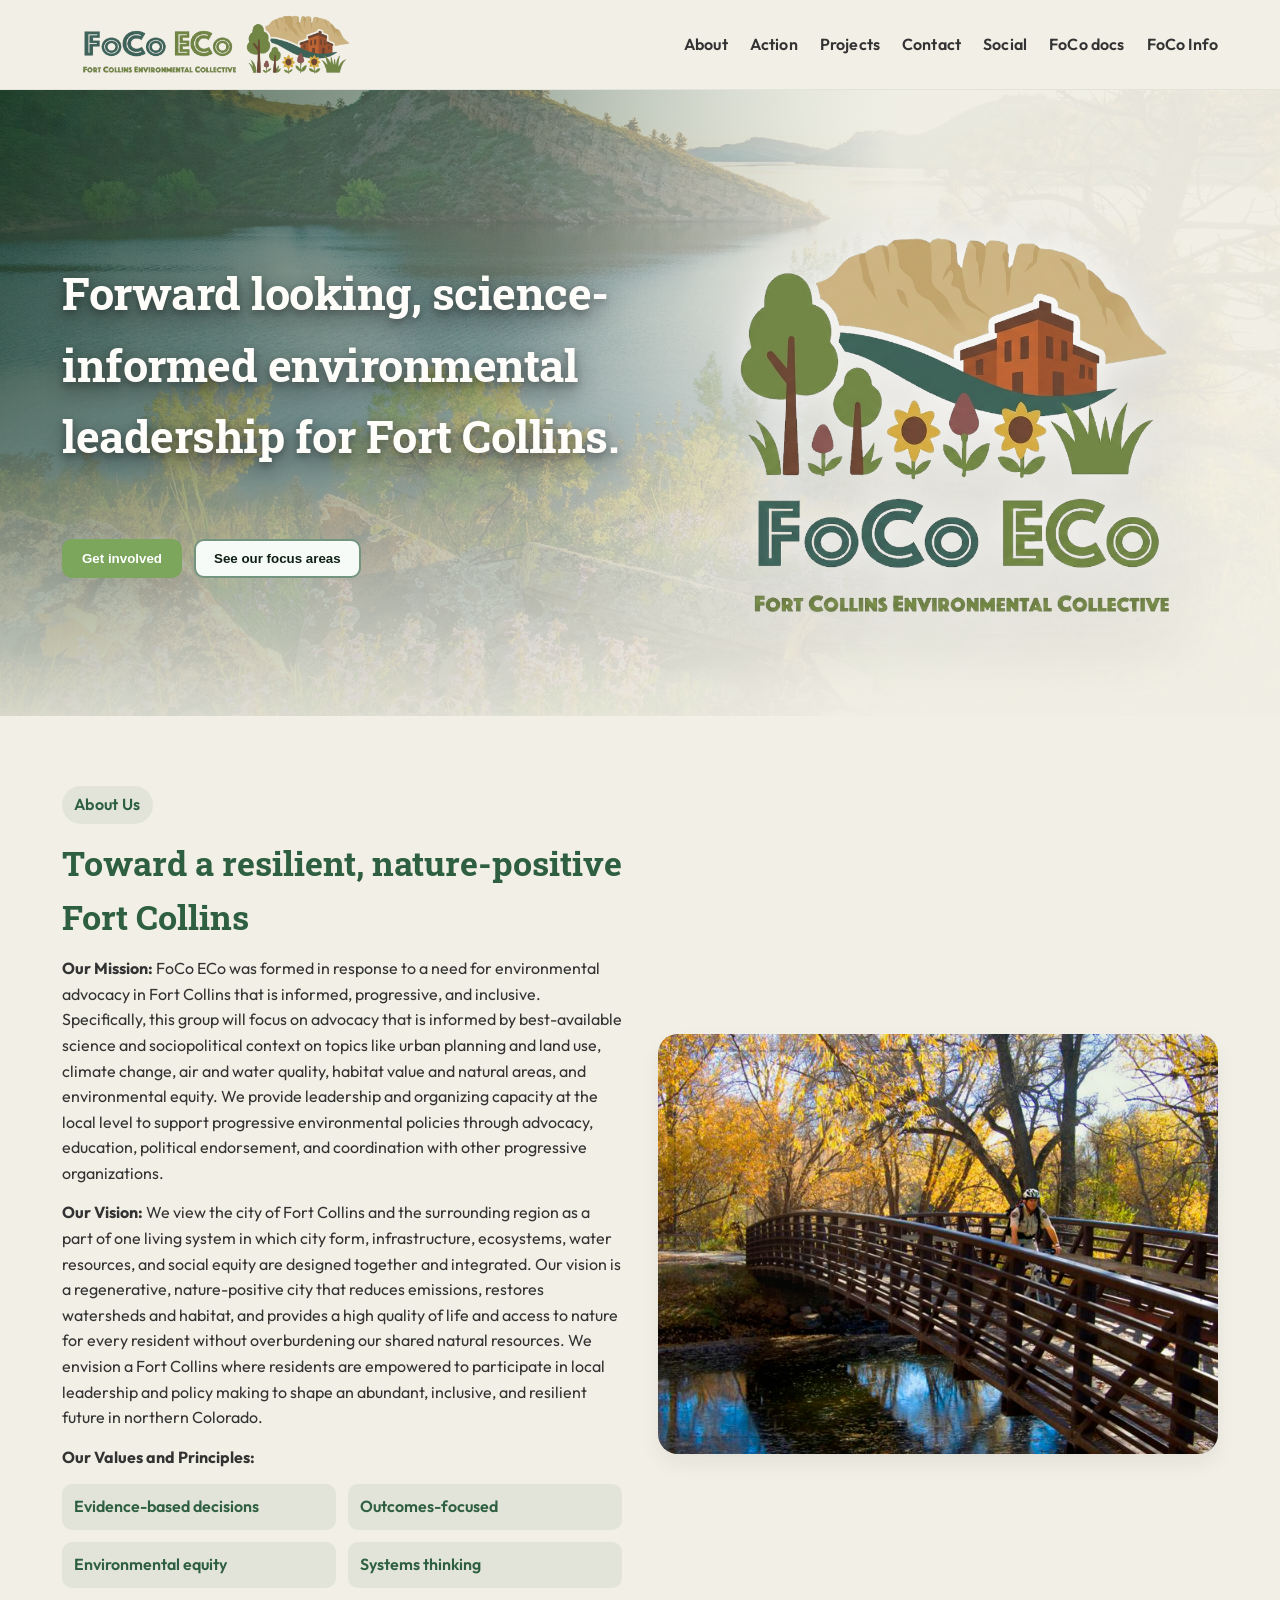
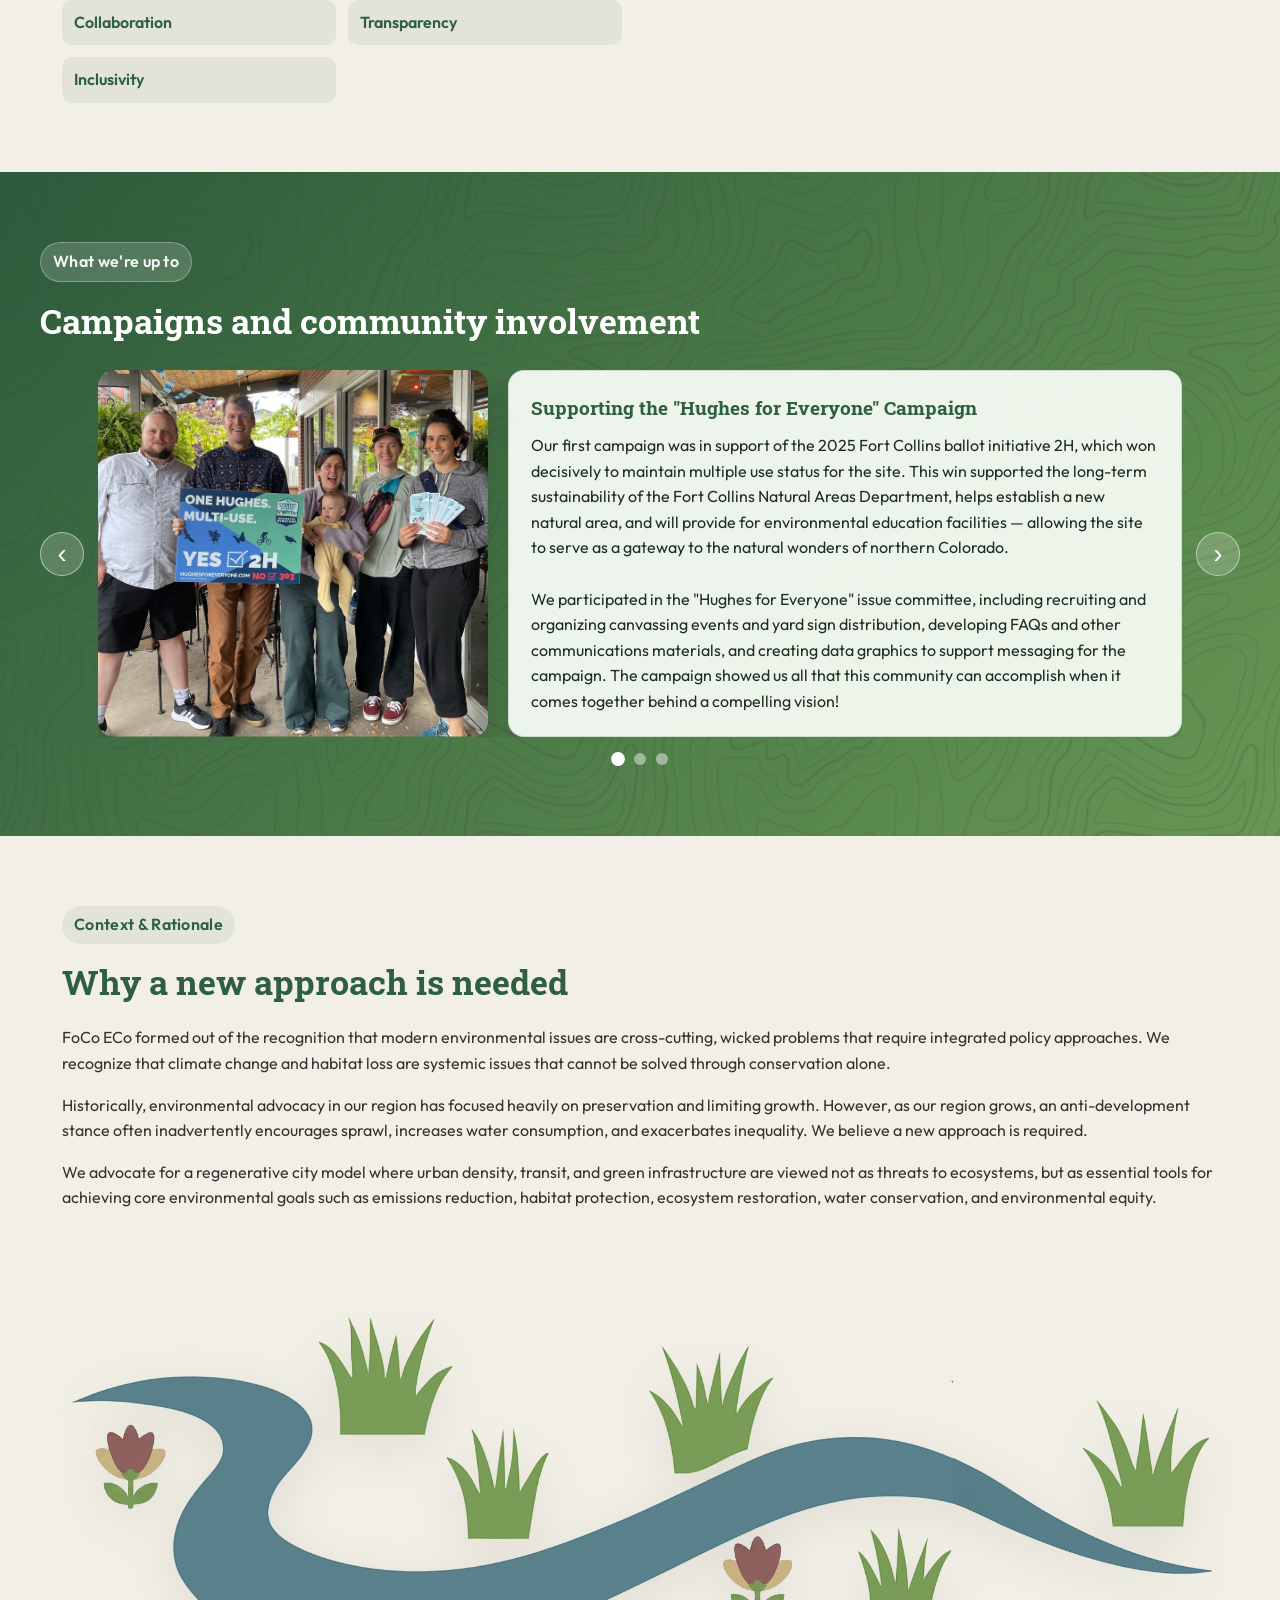
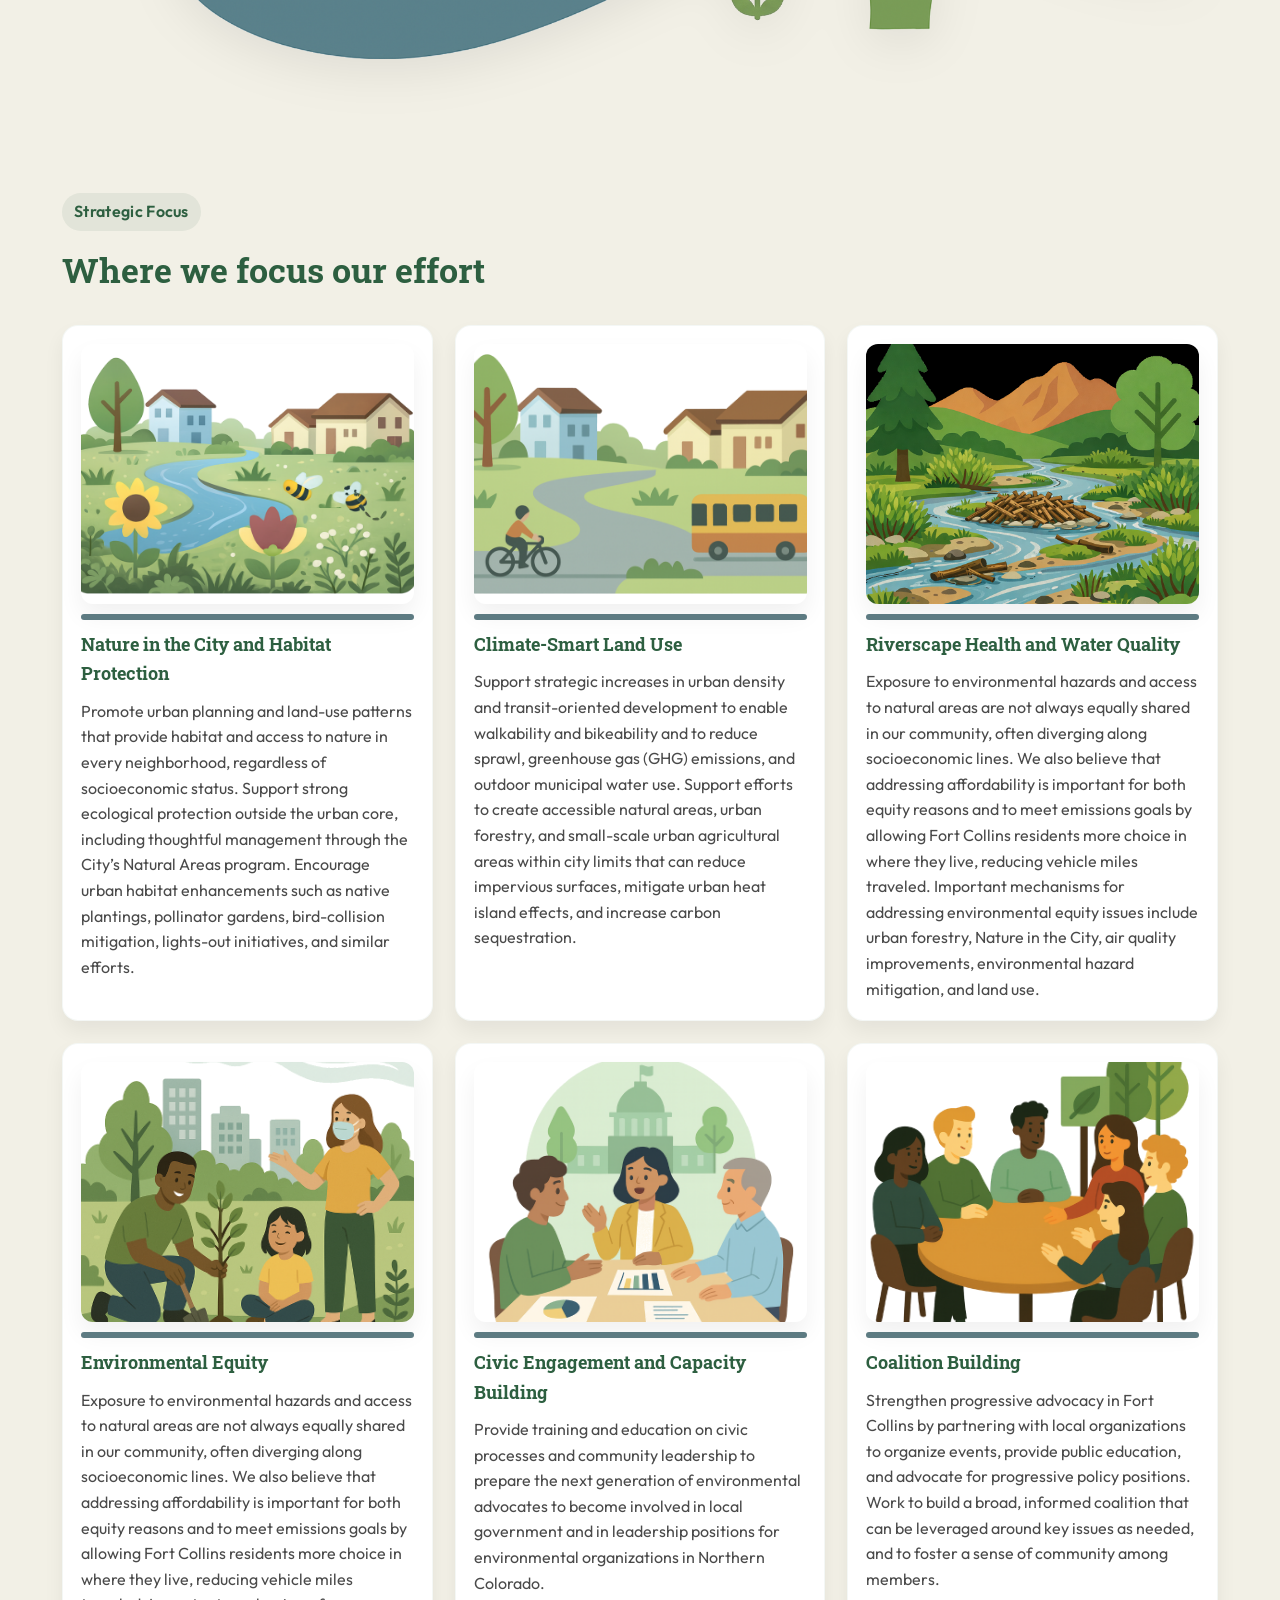
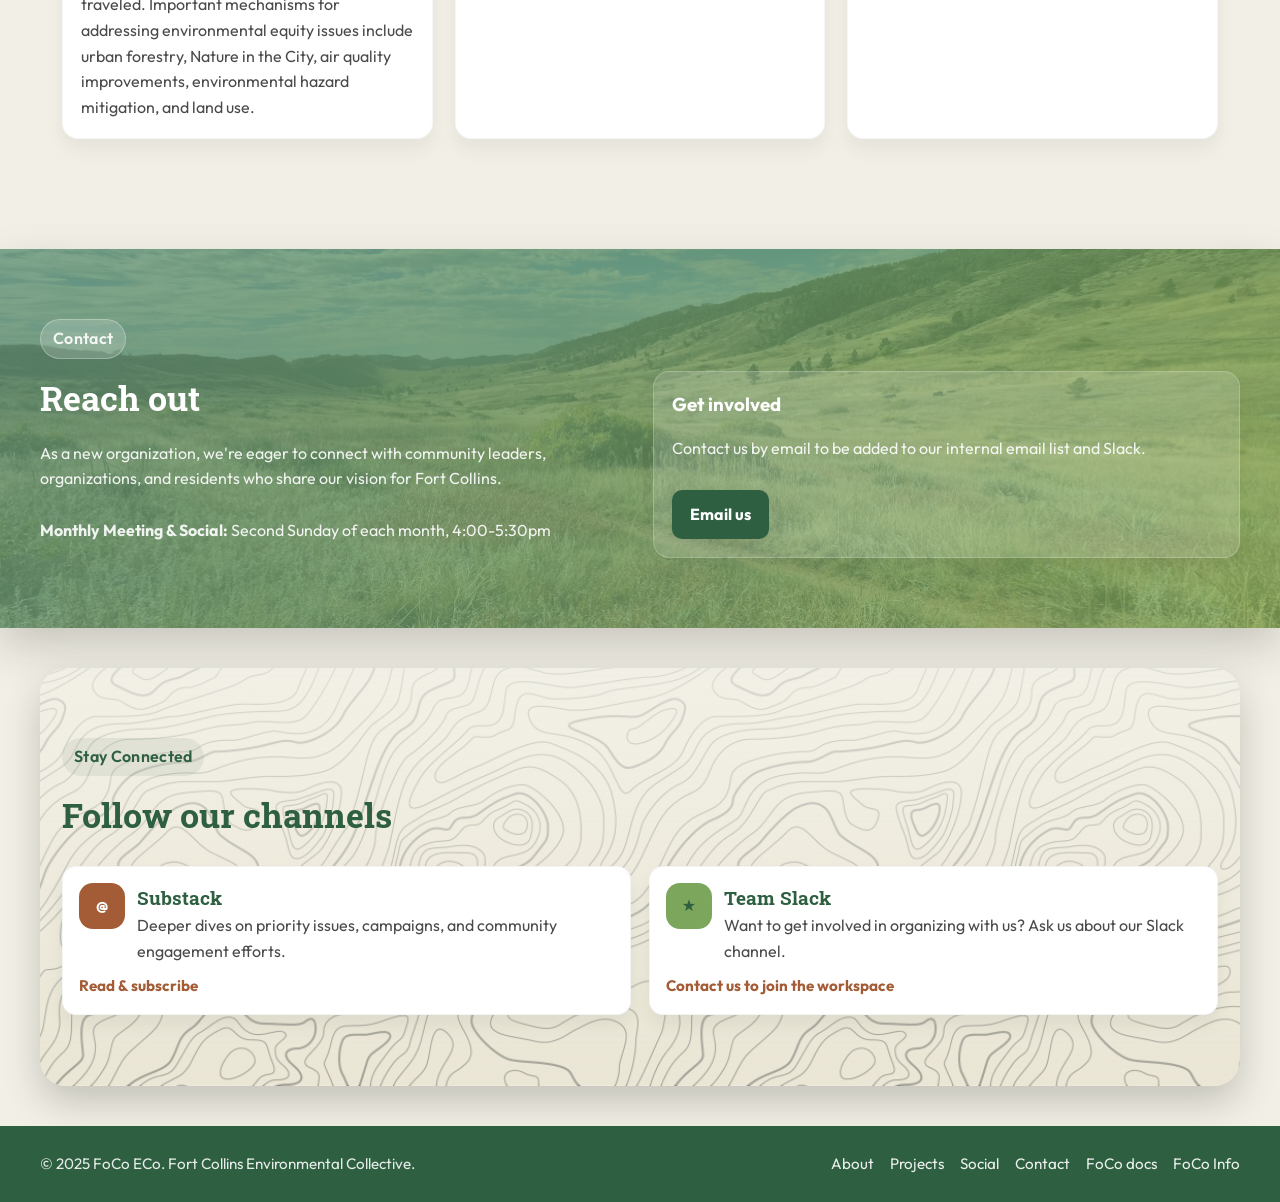
==== commit f42128a2: "Added docs page" ====
--- a/index.html
+++ b/index.html
@@ -23,7 +23,8 @@
           <li><a href="#projects">Projects</a></li>
           <li><a href="#contact">Contact</a></li>
           <li><a href="#social">Social</a></li>
-          <a href="https://app.foco-eco.org" target="_blank">FoCo Info</a>
+          <li><a href="foco-docs.html">FoCo docs</a></li>
+          <li><a href="https://app.foco-eco.org" target="_blank">FoCo Info</a></li>
         </ul>
       </nav>
       <!-- <button class="donate-btn">Donate</button> -->
@@ -36,6 +37,8 @@
     <a href="#projects">Projects</a>
     <a href="#contact">Contact</a>
     <a href="#social">Social</a>
+    <a href="foco-docs.html">FoCo docs</a>
+    <a href="https://app.foco-eco.org" target="_blank">FoCo Info</a>
     <!-- <button class="donate-btn" style="width:max-content;">Donate</button> -->
   </div>
 
@@ -257,6 +260,7 @@
         <a href="#projects">Projects</a>
         <a href="#social">Social</a>
         <a href="#contact">Contact</a>
+        <a href="foco-docs.html">FoCo docs</a>
         <a href="https://app.foco-eco.org" target="_blank">FoCo Info</a>
       </div>
     </div>
--- a/style.css
+++ b/style.css
@@ -134,6 +134,14 @@
   transform: scaleX(1);
 }
 
+nav a[aria-current="page"] {
+  color: var(--primary);
+}
+
+nav a[aria-current="page"]::after {
+  transform: scaleX(1);
+}
+
 .donate-btn {
   background: var(--accent);
   color: var(--light-text);
@@ -302,6 +310,52 @@
   position: absolute;
   inset: 0;
   display: none;
+}
+
+.docs-hero {
+  position: relative;
+  padding: 90px 22px 66px;
+  background:
+    linear-gradient(120deg, rgba(45, 95, 64, 0.92), rgba(124, 166, 92, 0.9)),
+    url('img/images/topo.png') center/620px repeat;
+  color: rgba(255, 255, 255, 0.95);
+  overflow: hidden;
+}
+
+.docs-hero::before {
+  content: '';
+  position: absolute;
+  inset: 0;
+  background:
+    radial-gradient(circle at 18% 20%, rgba(255, 255, 255, 0.20), rgba(255, 255, 255, 0) 44%),
+    radial-gradient(circle at 86% 78%, rgba(198, 183, 135, 0.32), rgba(198, 183, 135, 0) 46%);
+}
+
+.docs-hero-inner {
+  position: relative;
+  z-index: 1;
+  max-width: var(--max-width);
+  margin: 0 auto;
+}
+
+.docs-hero h1 {
+  margin: 0 0 10px;
+  font-family: 'Roboto Slab', serif;
+  font-size: clamp(1.85rem, 2.4vw + 1rem, 2.7rem);
+  color: #fffdfa;
+  letter-spacing: -0.2px;
+}
+
+.docs-hero p {
+  margin: 0;
+  max-width: 780px;
+  color: rgba(255, 255, 255, 0.9);
+}
+
+.docs-hero .eyebrow {
+  background: rgba(255, 255, 255, 0.14);
+  border: 1px solid rgba(255, 255, 255, 0.24);
+  color: rgba(255, 255, 255, 0.95);
 }
 
 .section {
@@ -616,6 +670,78 @@
   color: #4a4a4a;
 }
 
+.docs-section {
+  padding-top: 56px;
+  padding-bottom: 18px;
+}
+
+.docs-section-heading {
+  margin-bottom: 18px;
+}
+
+.docs-section-heading p {
+  margin: 0;
+  max-width: 880px;
+  color: #42524a;
+}
+
+.docs-grid {
+  display: grid;
+  grid-template-columns: repeat(3, minmax(0, 1fr));
+  gap: 18px;
+  margin-top: 20px;
+}
+
+.doc-card {
+  background: #ffffff;
+  border-radius: 16px;
+  box-shadow: var(--shadow-card);
+  border: 1px solid rgba(45, 95, 64, 0.1);
+  padding: 16px;
+  display: flex;
+  flex-direction: column;
+  gap: 8px;
+  cursor: pointer;
+  transition: transform 0.18s ease, box-shadow 0.18s ease, border-color 0.18s ease;
+}
+
+.doc-card:hover,
+.doc-card:focus-visible {
+  transform: translateY(-2px);
+  box-shadow: 0 16px 32px rgba(0, 0, 0, 0.08);
+  border-color: rgba(45, 95, 64, 0.24);
+  outline: none;
+}
+
+.doc-card h3 {
+  margin: 0;
+  color: var(--primary);
+  font-size: 1.05rem;
+  line-height: 1.3;
+  font-family: 'Roboto Slab', serif;
+  word-break: break-word;
+}
+
+.doc-card .doc-filename {
+  margin: 0;
+  color: #627168;
+  font-size: 0.83rem;
+  font-family: ui-monospace, SFMono-Regular, Menlo, Monaco, Consolas, "Liberation Mono", "Courier New", monospace;
+}
+
+.doc-card p {
+  margin: 0;
+  color: #4a4a4a;
+  font-size: 0.95rem;
+}
+
+.doc-card-link {
+  margin-top: auto;
+  color: var(--accent);
+  font-weight: 700;
+  font-size: 0.93rem;
+}
+
 .modal {
   position: fixed;
   inset: 0;
@@ -680,6 +806,47 @@
   font-size: 18px;
 }
 
+.pdf-modal-content {
+  max-width: min(1100px, 94vw);
+  width: min(1100px, 94vw);
+  max-height: 88vh;
+  padding: 18px 18px 16px;
+  gap: 14px;
+}
+
+.pdf-modal-header {
+  display: flex;
+  align-items: center;
+  justify-content: space-between;
+  gap: 10px;
+  padding-right: 40px;
+}
+
+.pdf-modal-header h3 {
+  margin: 0;
+}
+
+.pdf-modal-link {
+  font-weight: 700;
+  color: var(--accent);
+  font-size: 0.93rem;
+}
+
+.pdf-modal-desc {
+  margin: 0;
+  color: #3f3f3f;
+  font-size: 0.96rem;
+}
+
+.pdf-modal-frame {
+  width: 100%;
+  flex: 1;
+  min-height: min(70vh, 760px);
+  border: 1px solid rgba(45, 95, 64, 0.14);
+  border-radius: 12px;
+  background: #f7f7f7;
+}
+
 .social {
   background:
     linear-gradient(180deg, rgba(242, 240, 230, 0.7), rgba(198, 183, 135, 0.18)),
@@ -895,6 +1062,10 @@
   .projects-grid {
     grid-template-columns: repeat(2, minmax(0, 1fr));
   }
+
+  .docs-grid {
+    grid-template-columns: repeat(2, minmax(0, 1fr));
+  }
 }
 
 @media (max-width: 900px) {
@@ -920,6 +1091,11 @@
   .hero {
     padding: 100px 0 70px;
     background-position: center center;
+  }
+
+  .docs-hero {
+    padding-top: 76px;
+    padding-bottom: 54px;
   }
 
   .hero-grid .hero-visual {
@@ -965,6 +1141,10 @@
     grid-template-columns: 1fr;
   }
 
+  .docs-grid {
+    grid-template-columns: 1fr;
+  }
+
   .contact-link {
     width: 100%;
     text-align: center;
@@ -983,6 +1163,21 @@
     height: 38px;
     font-size: 1.45rem;
   }
+
+  .pdf-modal-content {
+    width: min(96vw, 96vw);
+    padding: 14px;
+  }
+
+  .pdf-modal-header {
+    align-items: flex-start;
+    flex-direction: column;
+    padding-right: 30px;
+  }
+
+  .pdf-modal-frame {
+    min-height: 62vh;
+  }
 }
 
 @media (prefers-reduced-motion: reduce) {
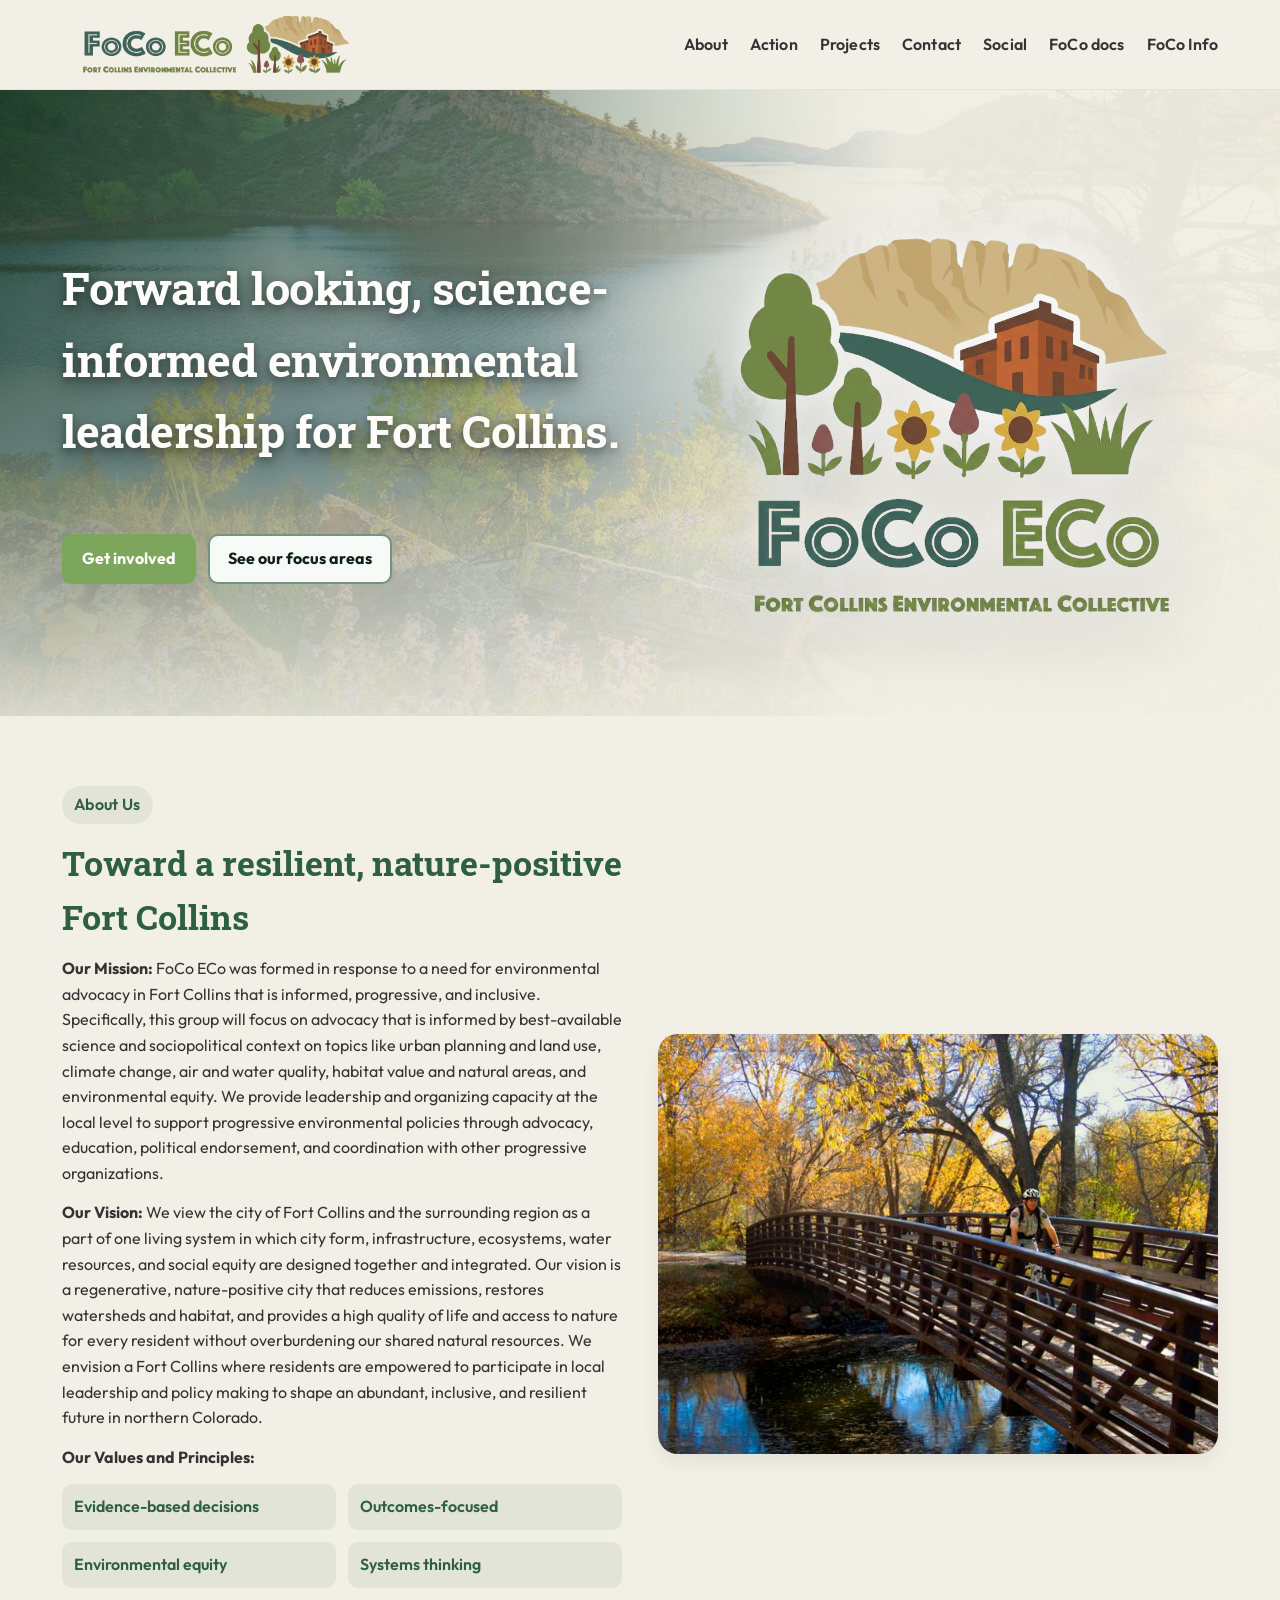
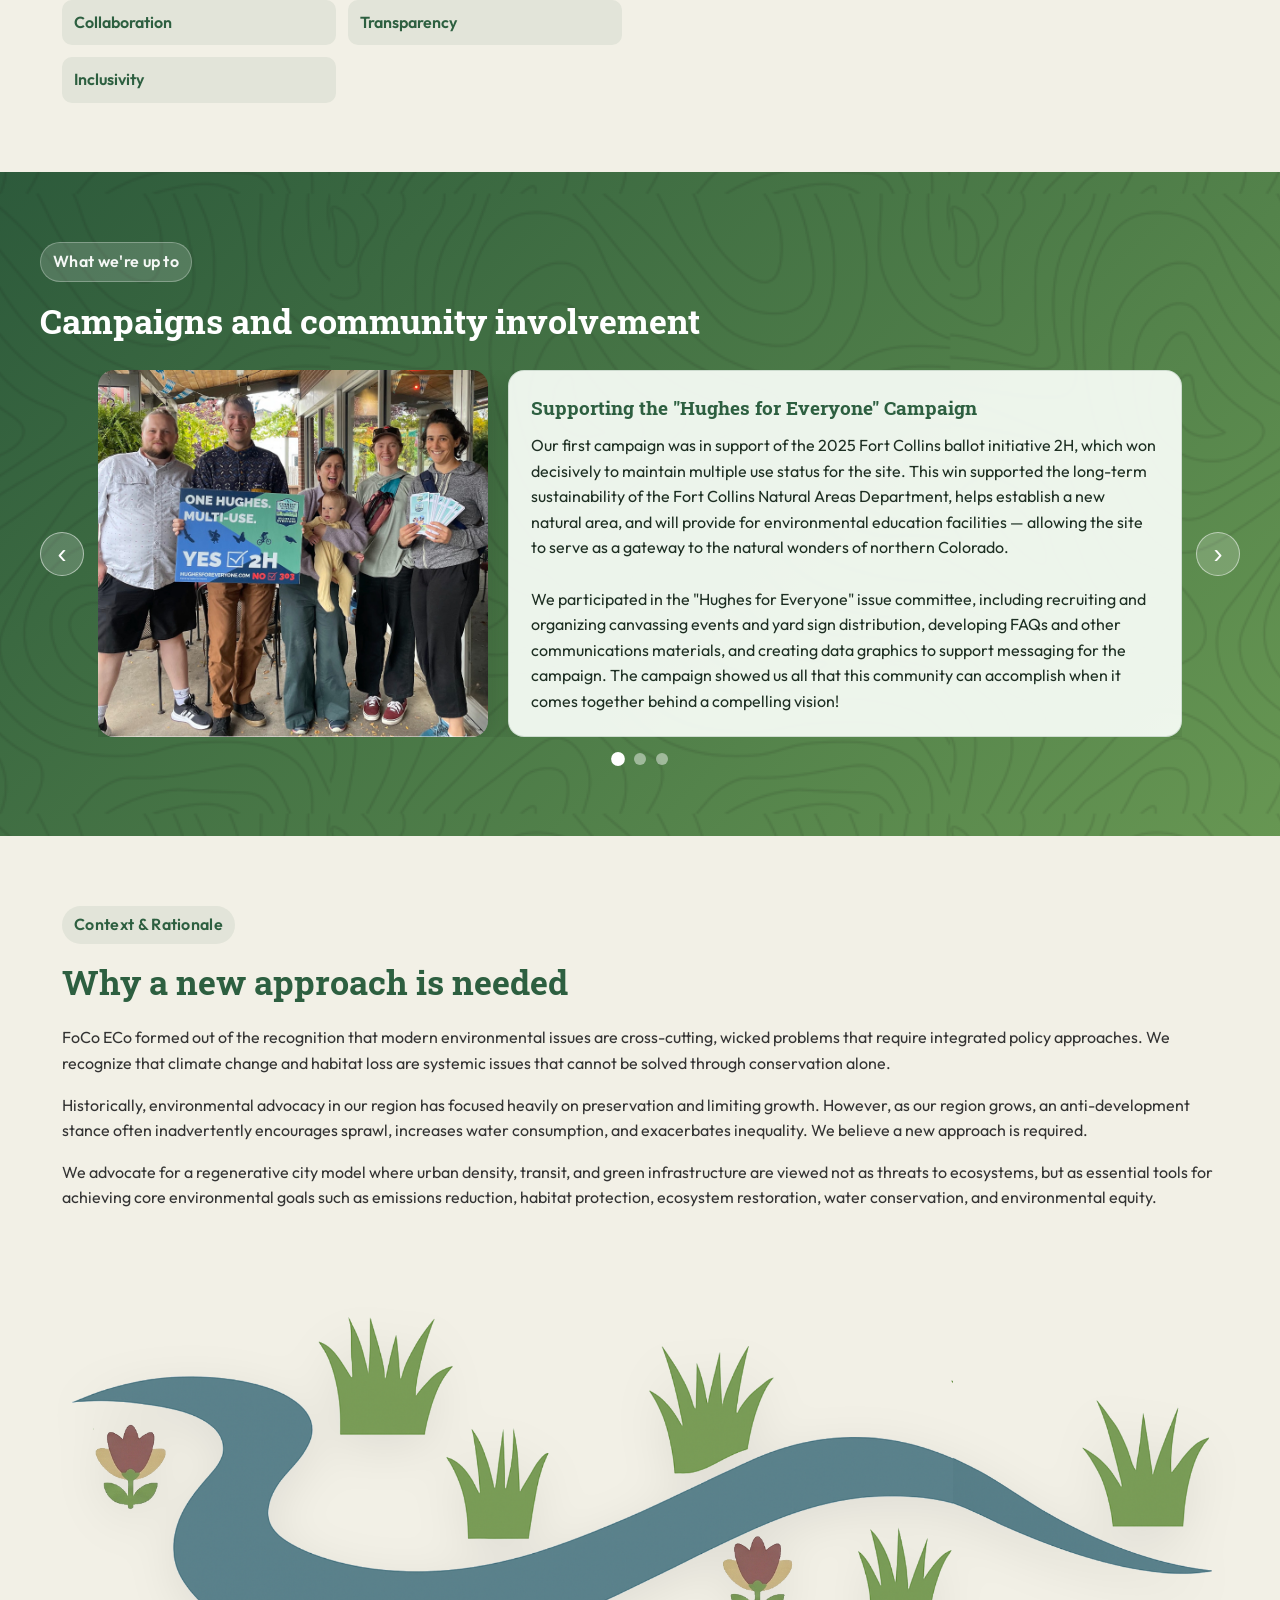
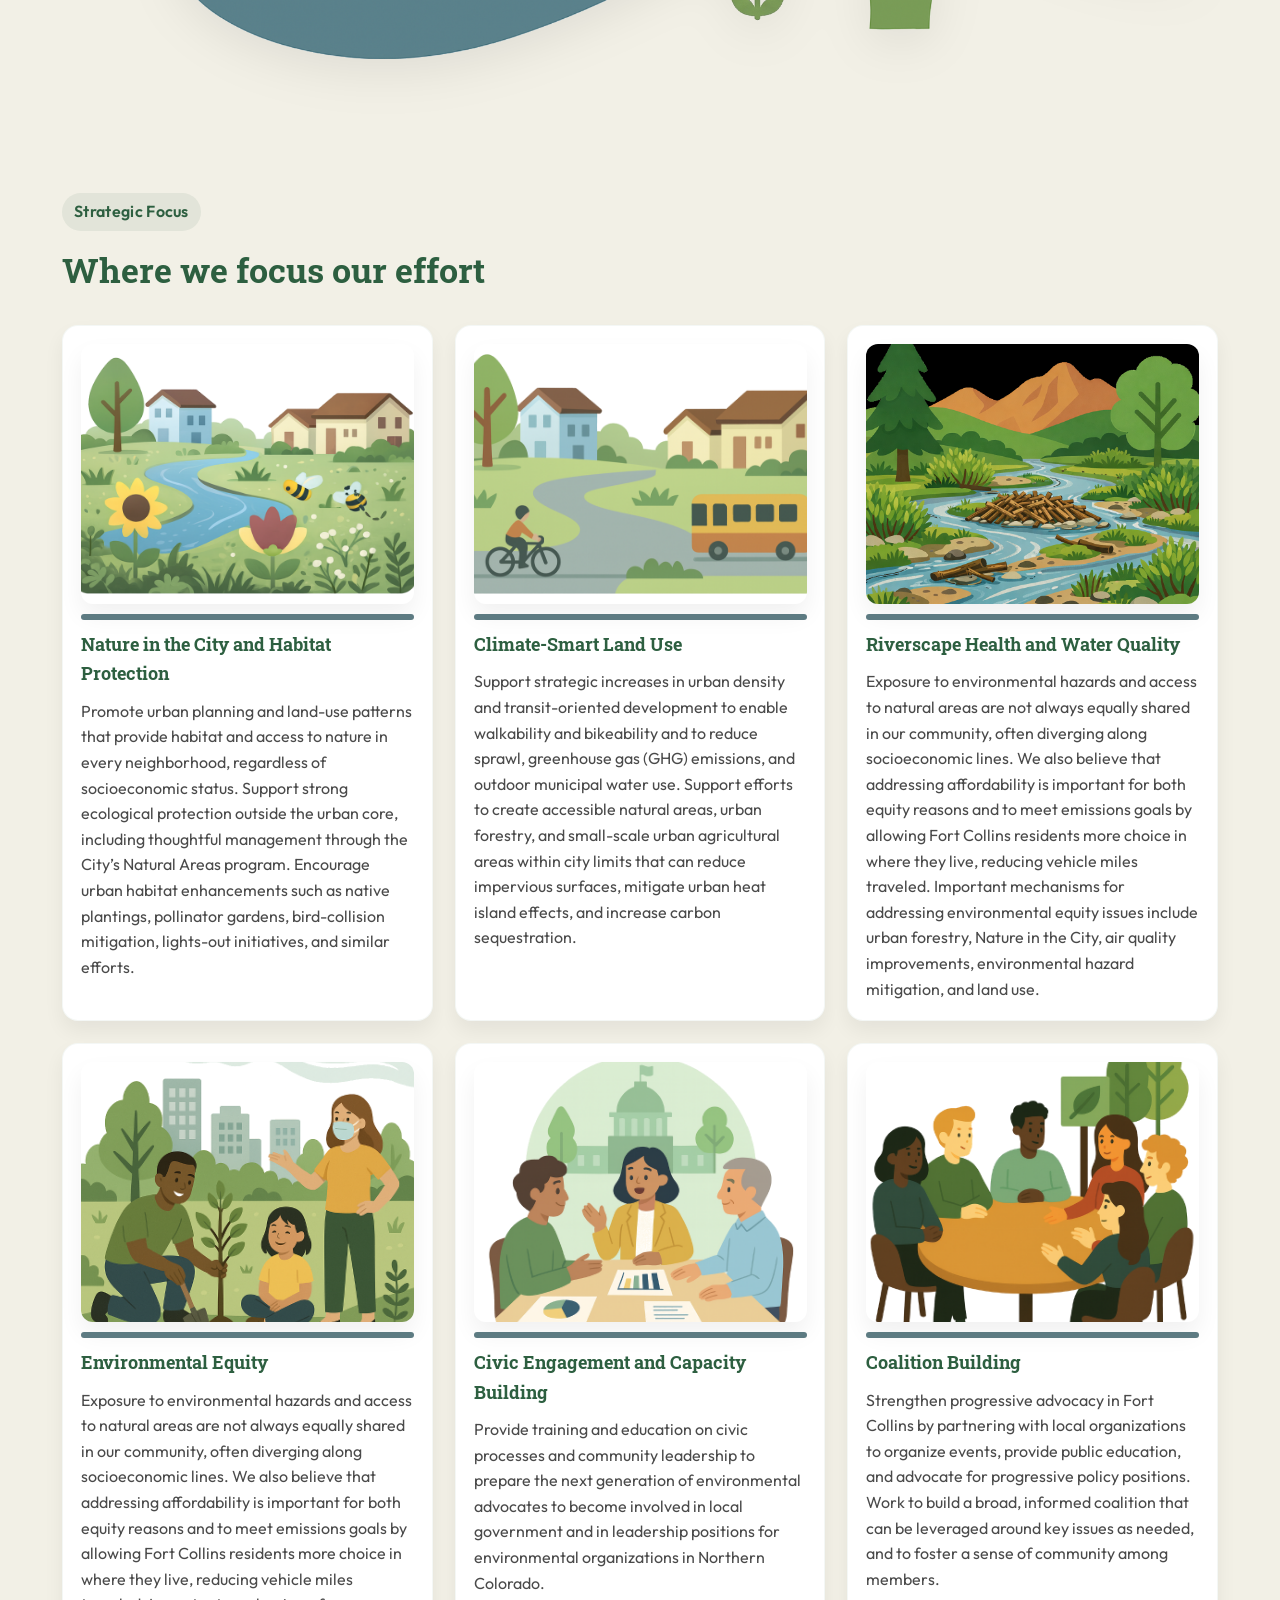
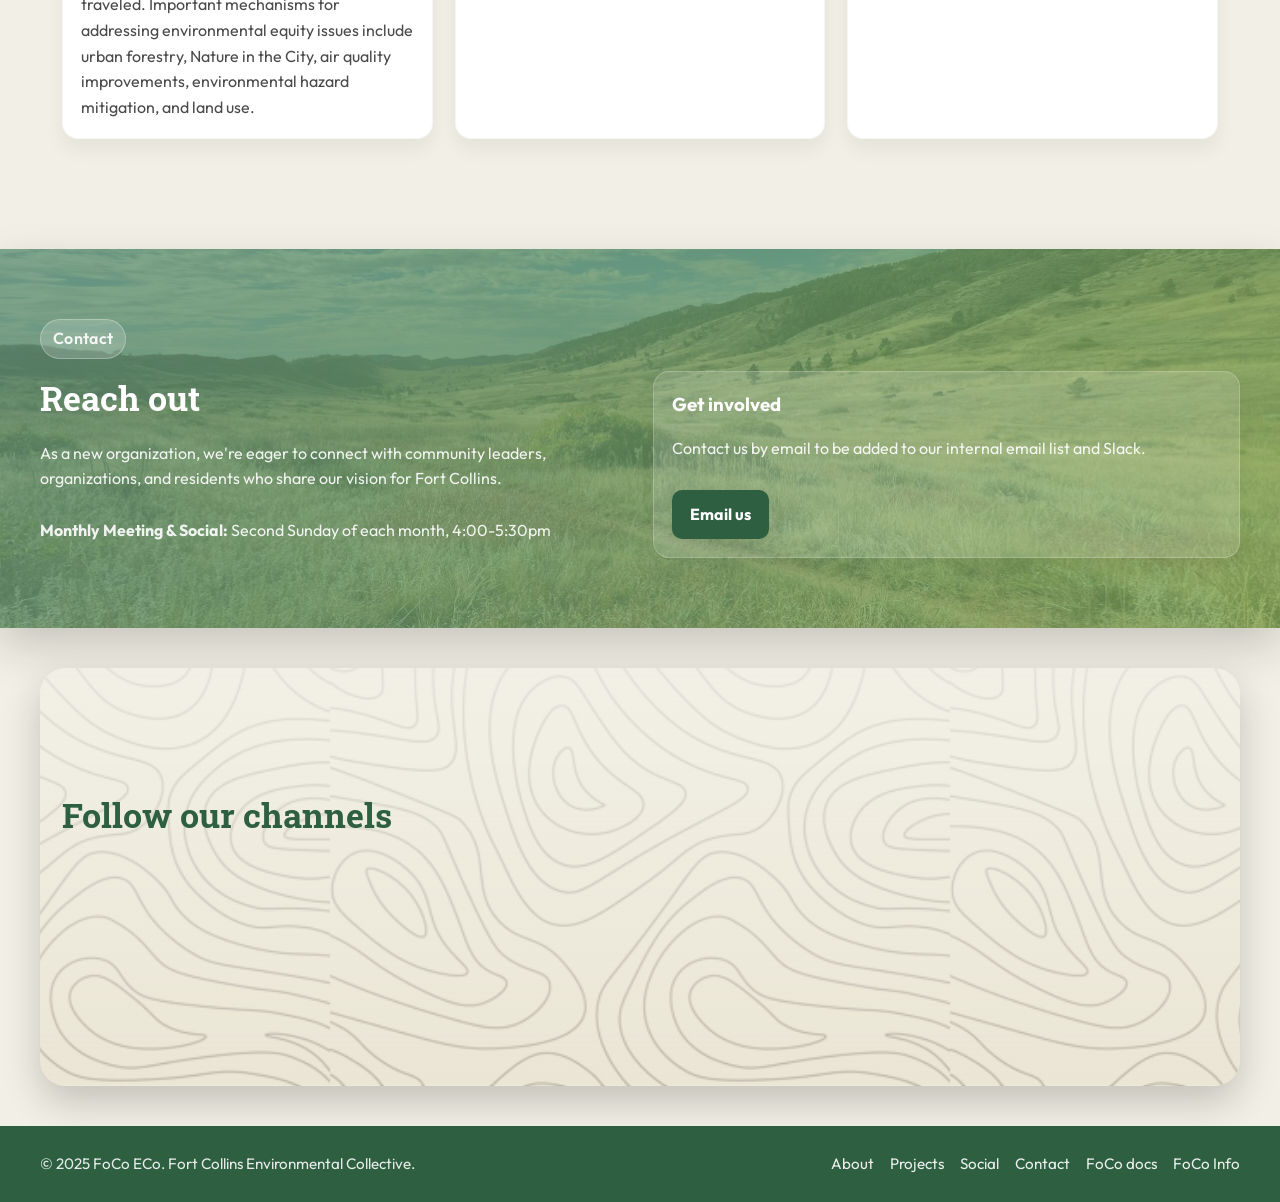
==== commit 83553150: "seo updates and file cleanup" ====
--- a/index.html
+++ b/index.html
@@ -4,17 +4,73 @@
   <meta charset="UTF-8">
   <meta name="viewport" content="width=device-width, initial-scale=1.0">
   <title>FoCo ECo | Fort Collins Environmental Collective</title>
+  <meta name="description" content="FoCo ECo advances science-informed environmental leadership in Fort Collins through advocacy, civic engagement, and climate-smart policy.">
+  <meta name="robots" content="index,follow,max-image-preview:large,max-snippet:-1,max-video-preview:-1">
+  <link rel="canonical" href="https://foco-eco.org/">
+  <meta property="og:type" content="website">
+  <meta property="og:site_name" content="FoCo ECo">
+  <meta property="og:locale" content="en_US">
+  <meta property="og:title" content="FoCo ECo | Fort Collins Environmental Collective">
+  <meta property="og:description" content="FoCo ECo advances science-informed environmental leadership in Fort Collins through advocacy, civic engagement, and climate-smart policy.">
+  <meta property="og:url" content="https://foco-eco.org/">
+  <meta property="og:image" content="https://foco-eco.org/img/banner.jpg">
+  <meta name="twitter:card" content="summary_large_image">
+  <meta name="twitter:title" content="FoCo ECo | Fort Collins Environmental Collective">
+  <meta name="twitter:description" content="FoCo ECo advances science-informed environmental leadership in Fort Collins through advocacy, civic engagement, and climate-smart policy.">
+  <meta name="twitter:image" content="https://foco-eco.org/img/banner.jpg">
+  <meta name="theme-color" content="#2D5F40">
+  <link rel="manifest" href="img/site.webmanifest">
   <link rel="preconnect" href="https://fonts.googleapis.com">
   <link rel="preconnect" href="https://fonts.gstatic.com" crossorigin>
   <link href="https://fonts.googleapis.com/css2?family=Roboto+Slab:wght@100..900&family=Outfit:wght@400;600;700&display=swap" rel="stylesheet">
   <link rel="stylesheet" href="style.css">
   <link rel="icon" type="image/png" href="img/favicon_32.png">
+  <script type="application/ld+json">
+    {
+      "@context": "https://schema.org",
+      "@graph": [
+        {
+          "@type": "Organization",
+          "@id": "https://foco-eco.org/#organization",
+          "name": "Fort Collins Environmental Collective",
+          "alternateName": "FoCo ECo",
+          "url": "https://foco-eco.org/",
+          "logo": "https://foco-eco.org/img/FoCoECo_Logo_Trans_H.png",
+          "email": "mailto:ericjensen41@gmail.com",
+          "sameAs": [
+            "https://focoeco.substack.com/",
+            "https://app.foco-eco.org"
+          ]
+        },
+        {
+          "@type": "WebSite",
+          "@id": "https://foco-eco.org/#website",
+          "url": "https://foco-eco.org/",
+          "name": "FoCo ECo",
+          "inLanguage": "en-US",
+          "publisher": {
+            "@id": "https://foco-eco.org/#organization"
+          }
+        },
+        {
+          "@type": "WebPage",
+          "@id": "https://foco-eco.org/#webpage",
+          "url": "https://foco-eco.org/",
+          "name": "FoCo ECo | Fort Collins Environmental Collective",
+          "description": "FoCo ECo advances science-informed environmental leadership in Fort Collins through advocacy, civic engagement, and climate-smart policy.",
+          "isPartOf": {
+            "@id": "https://foco-eco.org/#website"
+          }
+        }
+      ]
+    }
+  </script>
 </head>
 <body>
   <header id="top">
     <div class="nav">
       <a class="brand" href="#top">
-        <img src="img/FoCoECo_Logo_Trans_H.png" alt="FoCo ECo logo">
+        <img src="img/FoCoECo_Logo_Trans_H.png" alt="FoCo ECo logo" width="3973" height="811">
       </a>
       <nav aria-label="Main navigation">
         <ul>
@@ -24,7 +80,7 @@
           <li><a href="#contact">Contact</a></li>
           <li><a href="#social">Social</a></li>
           <li><a href="foco-docs.html">FoCo docs</a></li>
-          <li><a href="https://app.foco-eco.org" target="_blank">FoCo Info</a></li>
+          <li><a href="https://app.foco-eco.org" target="_blank" rel="noopener noreferrer">FoCo Info</a></li>
         </ul>
       </nav>
       <!-- <button class="donate-btn">Donate</button> -->
@@ -38,7 +94,7 @@
     <a href="#contact">Contact</a>
     <a href="#social">Social</a>
     <a href="foco-docs.html">FoCo docs</a>
-    <a href="https://app.foco-eco.org" target="_blank">FoCo Info</a>
+    <a href="https://app.foco-eco.org" target="_blank" rel="noopener noreferrer">FoCo Info</a>
     <!-- <button class="donate-btn" style="width:max-content;">Donate</button> -->
   </div>
 
@@ -51,12 +107,12 @@
           <br>
           <br>
           <div class="cta-row">
-          <a href="#contact"><button class="cta-primary">Get involved</button>
-          <a href="#projects"><button class="cta-secondary">See our focus areas</button></a>
+            <a class="cta-primary" href="#contact">Get involved</a>
+            <a class="cta-secondary" href="#projects">See our focus areas</a>
           </div>
         </div>
         <div class="hero-visual">
-          <img src="img/FoCoECo_Logo_Trans.png" alt="FoCo ECo landscape illustration">
+          <img src="img/FoCoECo_Logo_Trans.png" alt="FoCo ECo landscape illustration" width="884" height="706" decoding="async">
         </div>
       </div>
     </section>
@@ -67,7 +123,7 @@
         <h2>Toward a resilient, nature-positive Fort Collins</h2>
         <p><strong>Our Mission:</strong> FoCo ECo was formed in response to a need for environmental advocacy in Fort Collins that is informed, progressive, and inclusive. Specifically, this group will focus on advocacy that is informed by best-available science and sociopolitical context on topics like urban planning and land use, climate change, air and water quality, habitat value and natural areas, and environmental equity. We provide leadership and organizing capacity at the local level to support progressive environmental policies through advocacy, education, political endorsement, and coordination with other progressive organizations. </p>
         <p><strong>Our Vision:</strong> We view the city of Fort Collins and the surrounding region as a part of one living system in which city form, infrastructure, ecosystems, water resources, and social equity are designed together and integrated. Our vision is a regenerative, nature-positive city that reduces emissions, restores watersheds and habitat, and provides a high quality of life and access to nature for every resident without overburdening our shared natural resources. We envision a Fort Collins where residents are empowered to participate in local leadership and policy making to shape an abundant, inclusive, and resilient future in northern Colorado.</p>
-        <p><strong>Our Values and Principles:</strong>
+        <p><strong>Our Values and Principles:</strong></p>
         <ul class="about-list">
           <li>Evidence-based decisions</li>
           <li>Outcomes-focused</li>
@@ -79,7 +135,7 @@
         </ul>
       </div>
       <div class="about-visual">
-        <img src="img/bridge.jpg" alt="Cyclist crossing a wooden bridge surrounded by fall trees">
+        <img src="img/bridge.jpg" alt="Cyclist crossing a wooden bridge surrounded by fall trees" width="700" height="525" loading="lazy" decoding="async">
       </div>
     </section>
 
@@ -91,7 +147,7 @@
           <button class="carousel-control prev" type="button" aria-label="Previous update" data-carousel-prev>‹</button>
           <div class="carousel-track" data-carousel-track>
             <article class="carousel-slide is-active" data-carousel-slide>
-              <img class="carousel-media" src="img/images/projects_hfe.png" alt="Horsetooth Reservoir at sunset">
+              <img class="carousel-media" src="img/projects_hfe.jpg" alt="Horsetooth Reservoir at sunset" width="950" height="824" loading="lazy" decoding="async">
               <div class="carousel-textbox">
                 <h3>Supporting the "Hughes for Everyone" Campaign</h3>
                 <p>Our first campaign was in support of the 2025 Fort Collins ballot initiative 2H, which won decisively to maintain multiple use status for the site. This win supported the long-term sustainability of the Fort Collins Natural Areas Department, helps establish a new natural area, and will provide for environmental education facilities — allowing the site to serve as a gateway to the natural wonders of northern Colorado. </p> 
@@ -100,7 +156,7 @@
               </div>
             </article>
             <!-- <article class="carousel-slide" data-carousel-slide>
-              <img class="carousel-media" src="img/images/longs_peak.jpg" alt="Longs Peak landscape view">
+              <img class="carousel-media" src="img/longs_peak.jpg" alt="Longs Peak landscape view">
               <div class="carousel-textbox">
                 <h3>Climate-Smart Land Use Policy Package</h3>
                 <p>Lorem ipsum dolor sit amet, consectetur adipiscing elit. Maecenas consectetur quam ut ligula vulputate laoreet. Pellentesque gravida enim eu odio mattis, sit amet posuere mi dapibus. Integer auctor faucibus dui, in imperdiet metus. In in volutpat dui. Curabitur id purus lectus. In sit amet rutrum erat. Fusce hendrerit augue a urna convallis luctus. Praesent congue rutrum erat in iaculis. Maecenas nulla nisl, eleifend ac facilisis nec, mattis id metus. Aenean congue pulvinar orci vitae viverra. Phasellus placerat lorem auctor justo finibus tempus. Etiam laoreet, tellus sit amet venenatis euismod, justo lorem commodo elit, consectetur fermentum libero nisi blandit mi. Ut.</p>
@@ -133,7 +189,7 @@
     </section>
 
     <div class="section-divider" aria-hidden="true">
-      <img src="img/divider.png" alt="Decorative river illustration divider">
+      <img src="img/divider.png" alt="Decorative river illustration divider" width="1998" height="640" loading="lazy" decoding="async">
     </div>
 
     <section class="section" id="projects">
@@ -142,7 +198,7 @@
       <div class="projects-grid">
         <article class="card" data-title="Nature in the City" data-img="img/focus_natureinthecity.png">
           <div class="card-image-wrap">
-            <img class="card-image" src="img/focus_natureinthecity.png" alt="Nature in the City illustration">
+            <img class="card-image" src="img/focus_natureinthecity.png" alt="Nature in the City illustration" width="896" height="628" loading="lazy" decoding="async">
           </div>
           <div class="bar"></div>
           <h3>Nature in the City and Habitat Protection</h3>
@@ -150,7 +206,7 @@
         </article>
         <article class="card" data-title="Climate-Smart Land Use" data-img="img/focus_landuse.png">
           <div class="card-image-wrap">
-            <img class="card-image" src="img/focus_landuse.png" alt="Climate-Smart Land Use illustration">
+            <img class="card-image" src="img/focus_landuse.png" alt="Climate-Smart Land Use illustration" width="908" height="568" loading="lazy" decoding="async">
           </div>
           <div class="bar"></div>
           <h3>Climate-Smart Land Use</h3>
@@ -158,7 +214,7 @@
         </article>
         <article class="card" data-title="Riverscape Health" data-img="img/focus_riverscape.png">
           <div class="card-image-wrap">
-            <img class="card-image" src="img/focus_riverscape.png" alt="Riverscape Health illustration">
+            <img class="card-image" src="img/focus_riverscape.png" alt="Riverscape Health illustration" width="1024" height="1024" loading="lazy" decoding="async">
           </div>
           <div class="bar"></div>
           <h3>Riverscape Health and Water Quality</h3>
@@ -166,7 +222,7 @@
         </article>
         <article class="card" data-title="Environmental Equity" data-img="img/focus_environmentalequity.png">
           <div class="card-image-wrap">
-            <img class="card-image" src="img/focus_environmentalequity.png" alt="Environmental Equity illustration">
+            <img class="card-image" src="img/focus_environmentalequity.png" alt="Environmental Equity illustration" width="720" height="716" loading="lazy" decoding="async">
           </div>
           <div class="bar"></div>
           <h3>Environmental Equity</h3>
@@ -174,7 +230,7 @@
         </article>
         <article class="card" data-title="Civic Engagement" data-img="img/focus_civicengagement.png">
           <div class="card-image-wrap">
-            <img class="card-image" src="img/focus_civicengagement.png" alt="Civic Engagement illustration">
+            <img class="card-image" src="img/focus_civicengagement.png" alt="Civic Engagement illustration" width="720" height="640" loading="lazy" decoding="async">
           </div>
           <div class="bar"></div>
           <h3>Civic Engagement and Capacity Building</h3>
@@ -182,7 +238,7 @@
         </article>
         <article class="card" data-title="Coalition Building" data-img="img/focus_coalitionbuilding.png">
           <div class="card-image-wrap">
-            <img class="card-image" src="img/focus_coalitionbuilding.png" alt="Coalition Building illustration">
+            <img class="card-image" src="img/focus_coalitionbuilding.png" alt="Coalition Building illustration" width="720" height="806" loading="lazy" decoding="async">
           </div>
           <div class="bar"></div>
           <h3>Coalition Building</h3>
@@ -198,7 +254,7 @@
           <h2>Reach out</h2>
           <p>As a new organization, we're eager to connect with community leaders, organizations, and residents who share our vision for Fort Collins.</p>
           <ul class="contact-list">
-            <li><strong>Monthly Meeting & Social:</strong> Second Sunday of each month, 4:00-5:30pm</li>
+            <li><strong>Monthly Meeting &amp; Social:</strong> Second Sunday of each month, 4:00-5:30pm</li>
           </ul>
         </div>
         <div class="contact-card">
@@ -220,7 +276,7 @@
             <h3>Substack</h3>
             <p>Deeper dives on priority issues, campaigns, and community engagement efforts.</p>
           </div>
-          <a class="social-link" href="https://focoeco.substack.com/" target="_blank">Read & subscribe</a>
+          <a class="social-link" href="https://focoeco.substack.com/" target="_blank" rel="noopener noreferrer">Read &amp; subscribe</a>
         </article>
         <!-- <article class="social-card">
           <div class="social-icon facebook" aria-hidden="true">f</div>
@@ -261,7 +317,7 @@
         <a href="#social">Social</a>
         <a href="#contact">Contact</a>
         <a href="foco-docs.html">FoCo docs</a>
-        <a href="https://app.foco-eco.org" target="_blank">FoCo Info</a>
+        <a href="https://app.foco-eco.org" target="_blank" rel="noopener noreferrer">FoCo Info</a>
       </div>
     </div>
   </footer>
--- a/style.css
+++ b/style.css
@@ -245,6 +245,7 @@
 }
 
 .cta-primary {
+  display: inline-block;
   background: var(--secondary);
   color: var(--light-text);
   border: none;
@@ -265,6 +266,7 @@
 }
 
 .cta-secondary {
+  display: inline-block;
   background: #f7fbf7;
   color: #0f2016;
   border: 2px solid rgba(45, 95, 64, 0.65);
@@ -317,7 +319,7 @@
   padding: 90px 22px 66px;
   background:
     linear-gradient(120deg, rgba(45, 95, 64, 0.92), rgba(124, 166, 92, 0.9)),
-    url('img/images/topo.png') center/620px repeat;
+    url('img/topo.png') center/620px repeat;
   color: rgba(255, 255, 255, 0.95);
   overflow: hidden;
 }
@@ -463,7 +465,7 @@
   content: '';
   position: absolute;
   inset: 0;
-  background: url('img/images/topo.png') center/620px repeat;
+  background: url('img/topo.png') center/620px repeat;
   opacity: 0.24;
   pointer-events: none;
   z-index: 0;
@@ -851,7 +853,7 @@
   background:
     linear-gradient(180deg, rgba(242, 240, 230, 0.7), rgba(198, 183, 135, 0.18)),
     linear-gradient(rgba(242, 240, 230, 0.5), rgba(242, 240, 230, 0.5)),
-    url('img/images/topo.png');
+    url('img/topo.png');
   background-repeat: no-repeat, no-repeat, repeat;
   background-size: cover, cover, 620px;
   background-position: center, center, center;
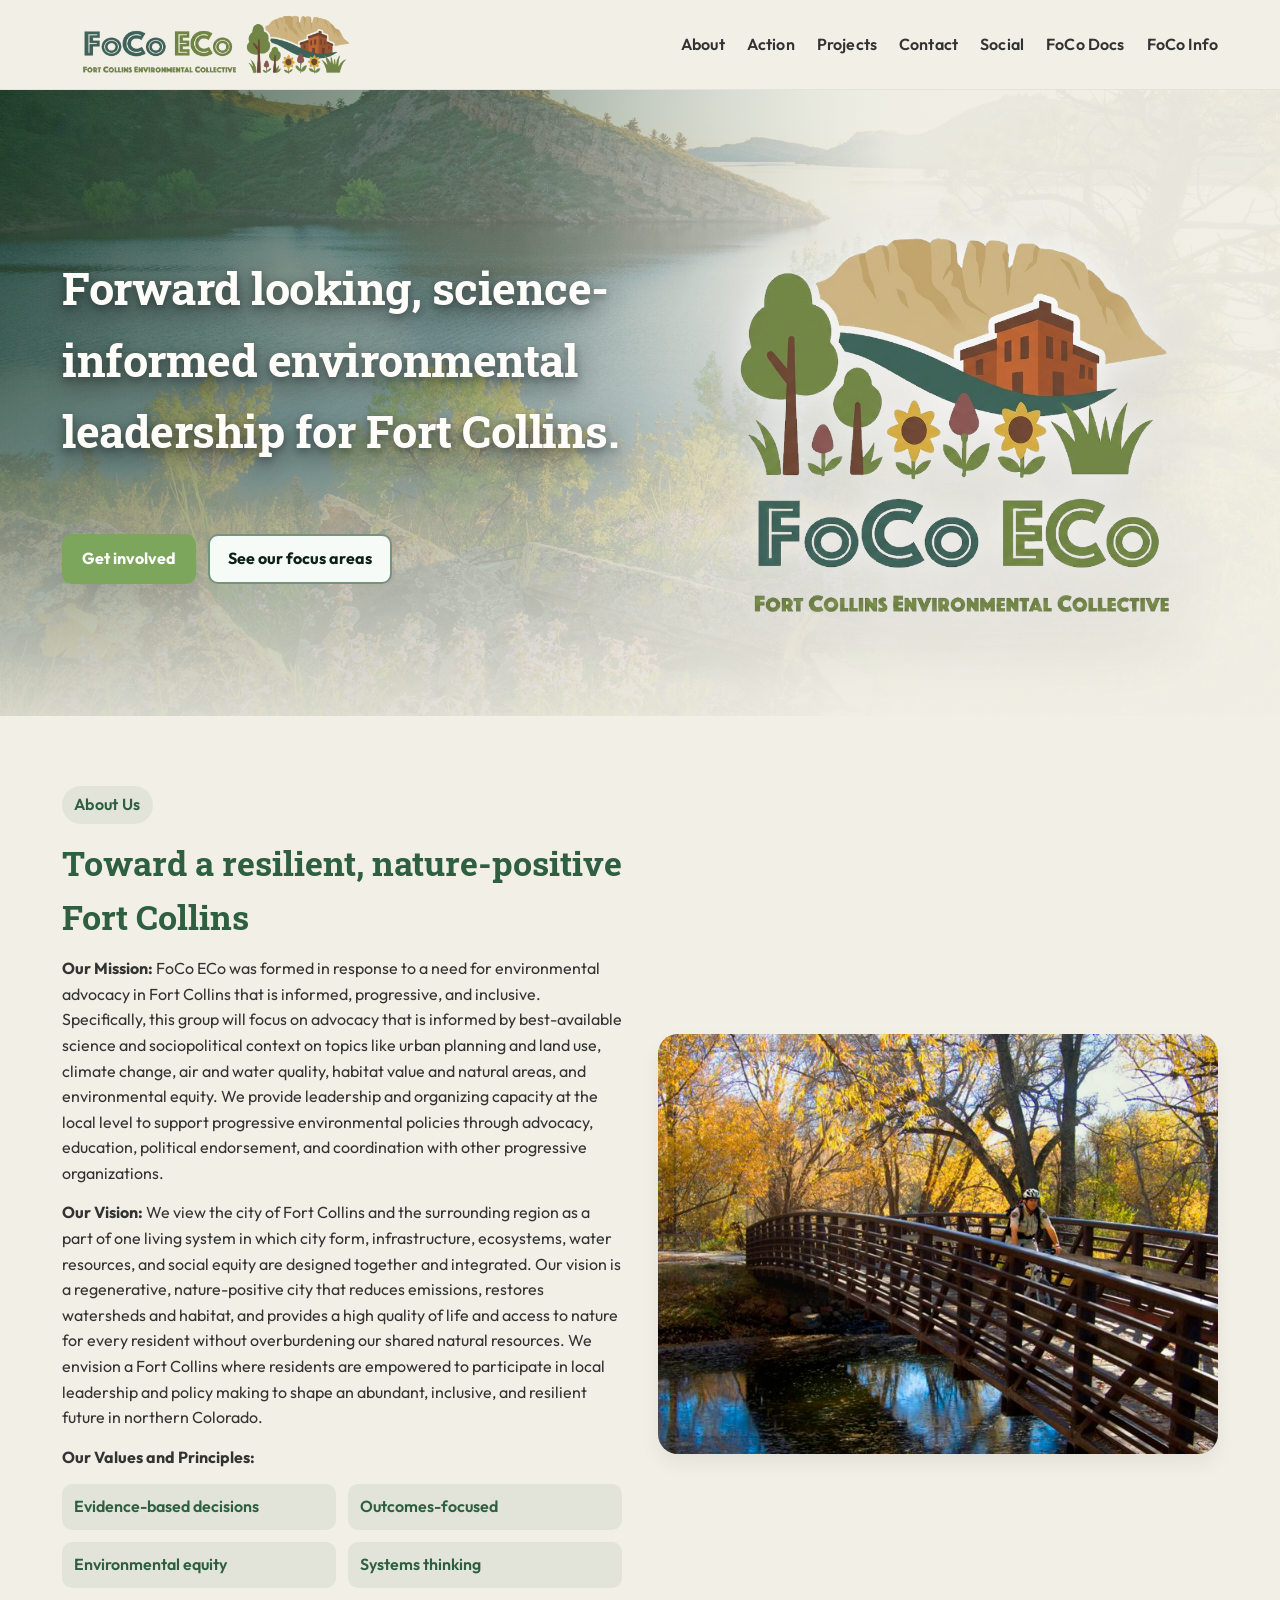
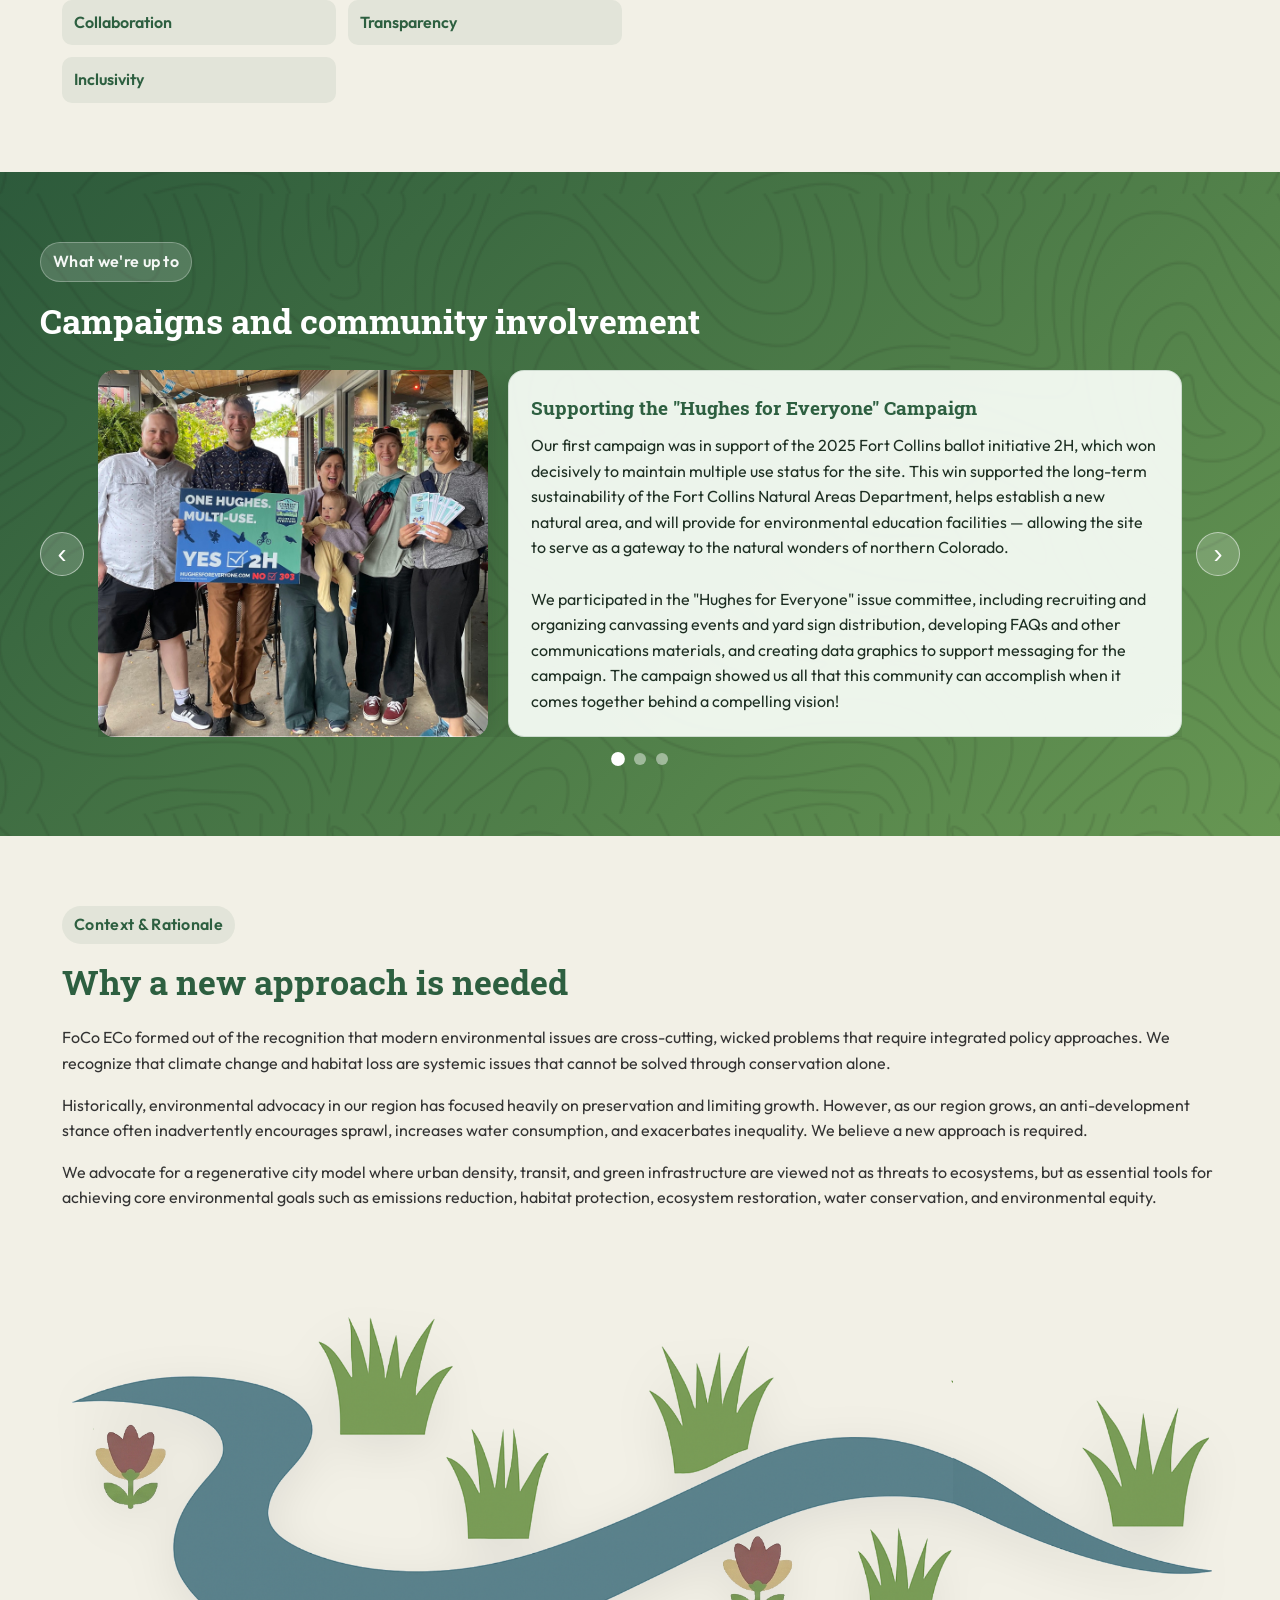
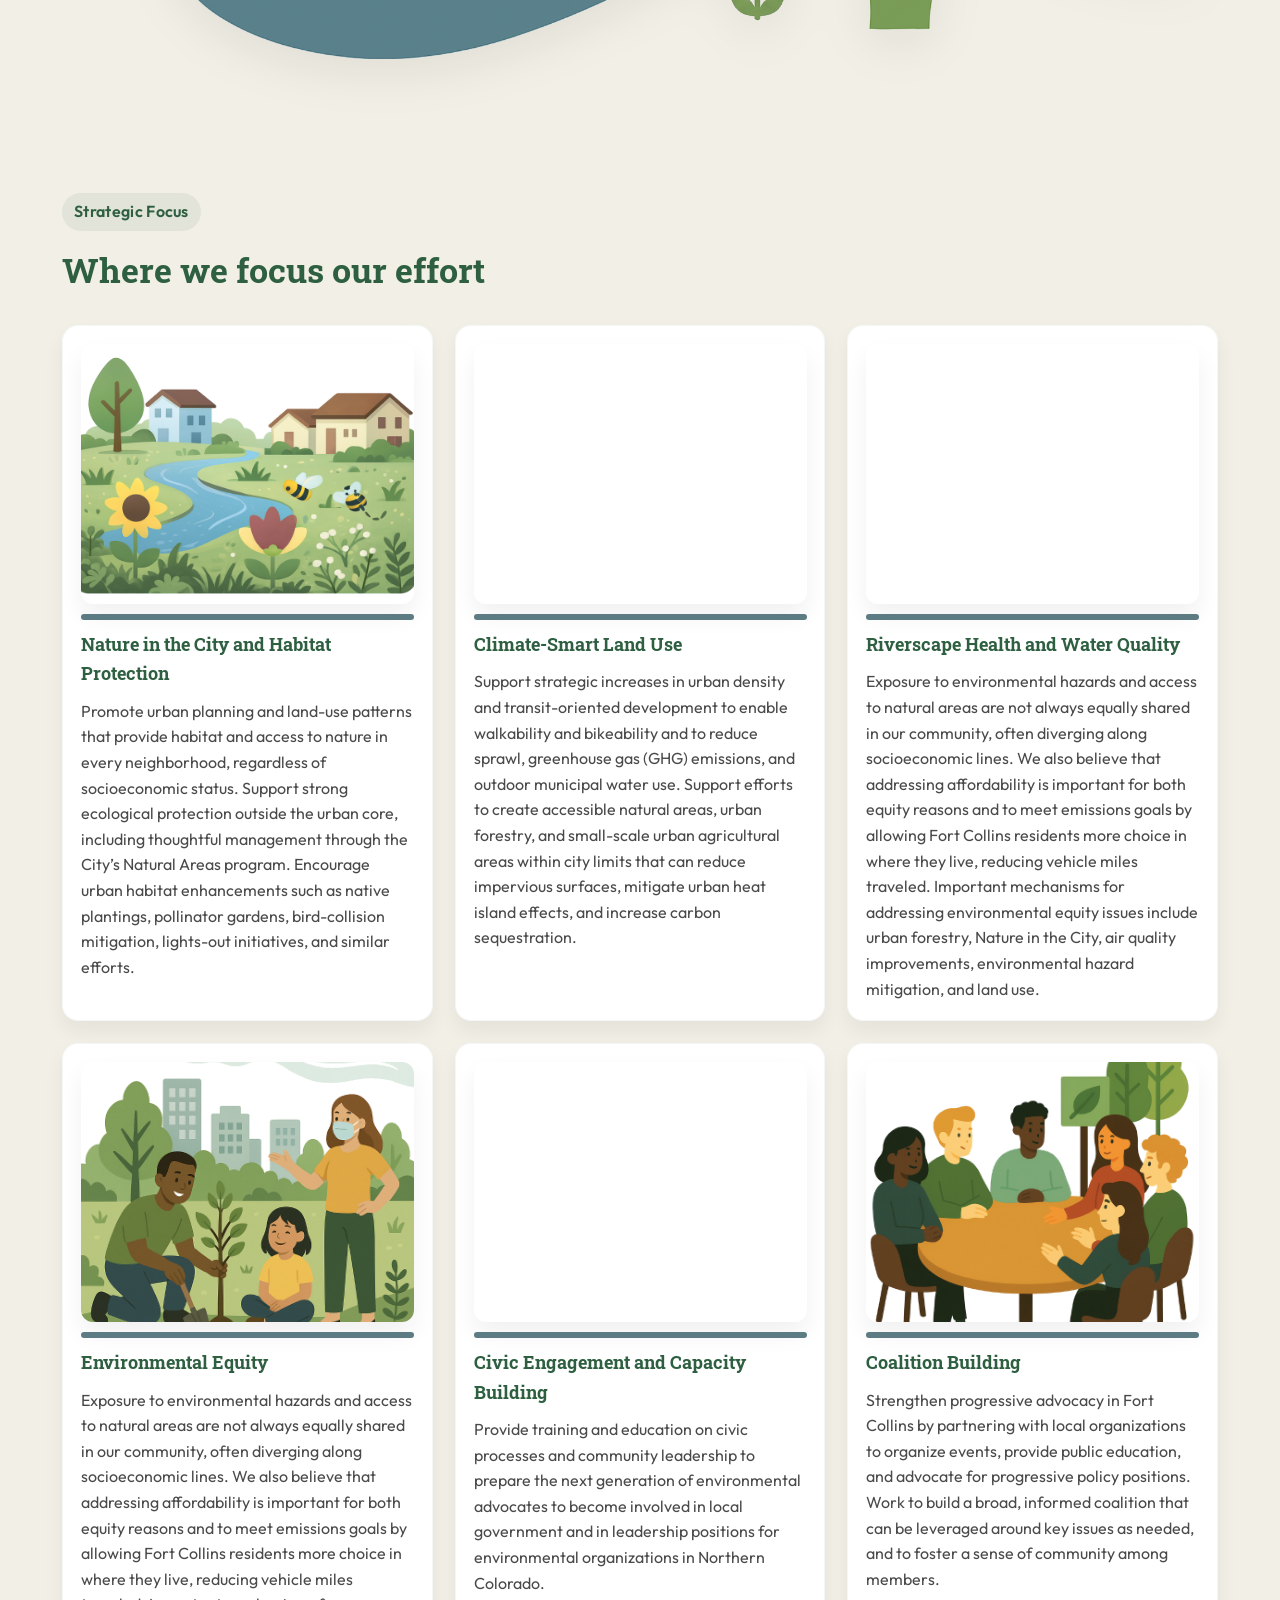
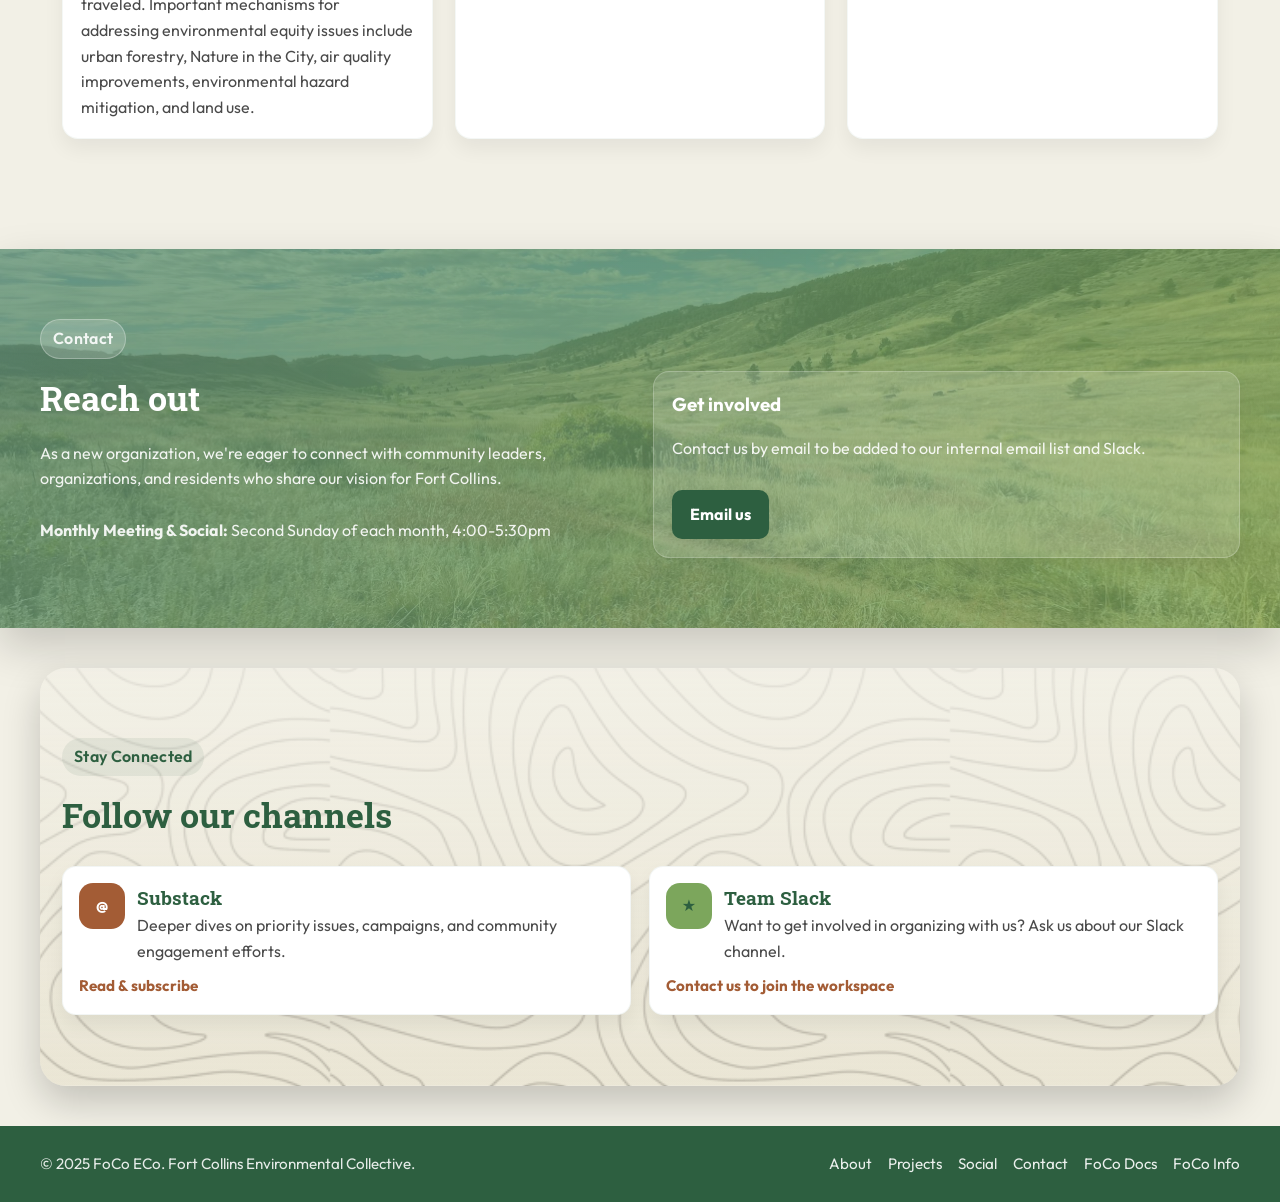
==== commit b4b9c0ac: "minor formatting adjusements" ====
--- a/index.html
+++ b/index.html
@@ -79,7 +79,7 @@
           <li><a href="#projects">Projects</a></li>
           <li><a href="#contact">Contact</a></li>
           <li><a href="#social">Social</a></li>
-          <li><a href="foco-docs.html">FoCo docs</a></li>
+          <li><a href="foco-docs.html">FoCo Docs</a></li>
           <li><a href="https://app.foco-eco.org" target="_blank" rel="noopener noreferrer">FoCo Info</a></li>
         </ul>
       </nav>
@@ -316,7 +316,7 @@
         <a href="#projects">Projects</a>
         <a href="#social">Social</a>
         <a href="#contact">Contact</a>
-        <a href="foco-docs.html">FoCo docs</a>
+        <a href="foco-docs.html">FoCo Docs</a>
         <a href="https://app.foco-eco.org" target="_blank" rel="noopener noreferrer">FoCo Info</a>
       </div>
     </div>
--- a/style.css
+++ b/style.css
@@ -1128,10 +1128,26 @@
 @media (max-width: 640px) {
   .hero-grid {
     grid-template-columns: 1fr;
-    text-align: left;
+    grid-template-areas:
+      "visual"
+      "copy";
+    text-align: center;
+  }
+
+  .hero-copy {
+    grid-area: copy;
+  }
+
+  .hero-copy h1 {
+    text-align: center;
+  }
+
+  .cta-row {
+    justify-content: center;
   }
 
   .hero-visual {
+    grid-area: visual;
     width: 100%;
   }
 
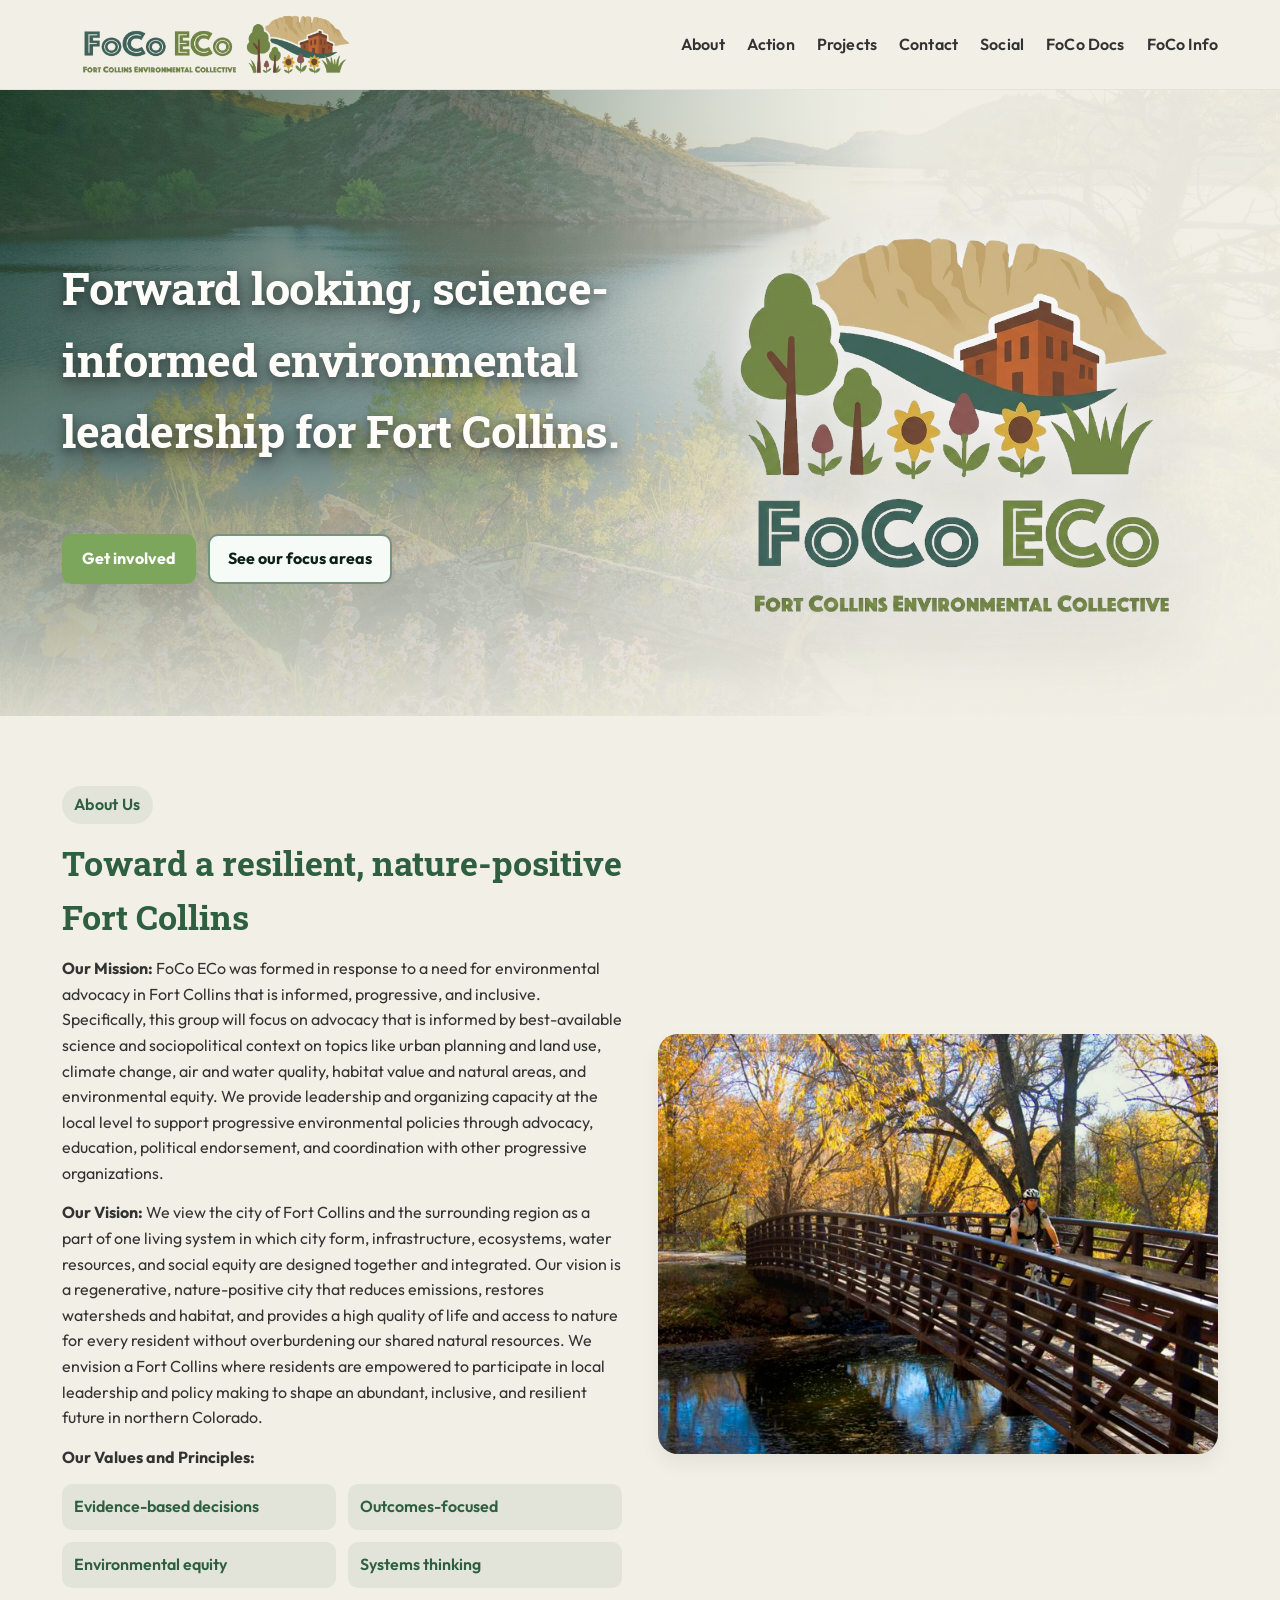
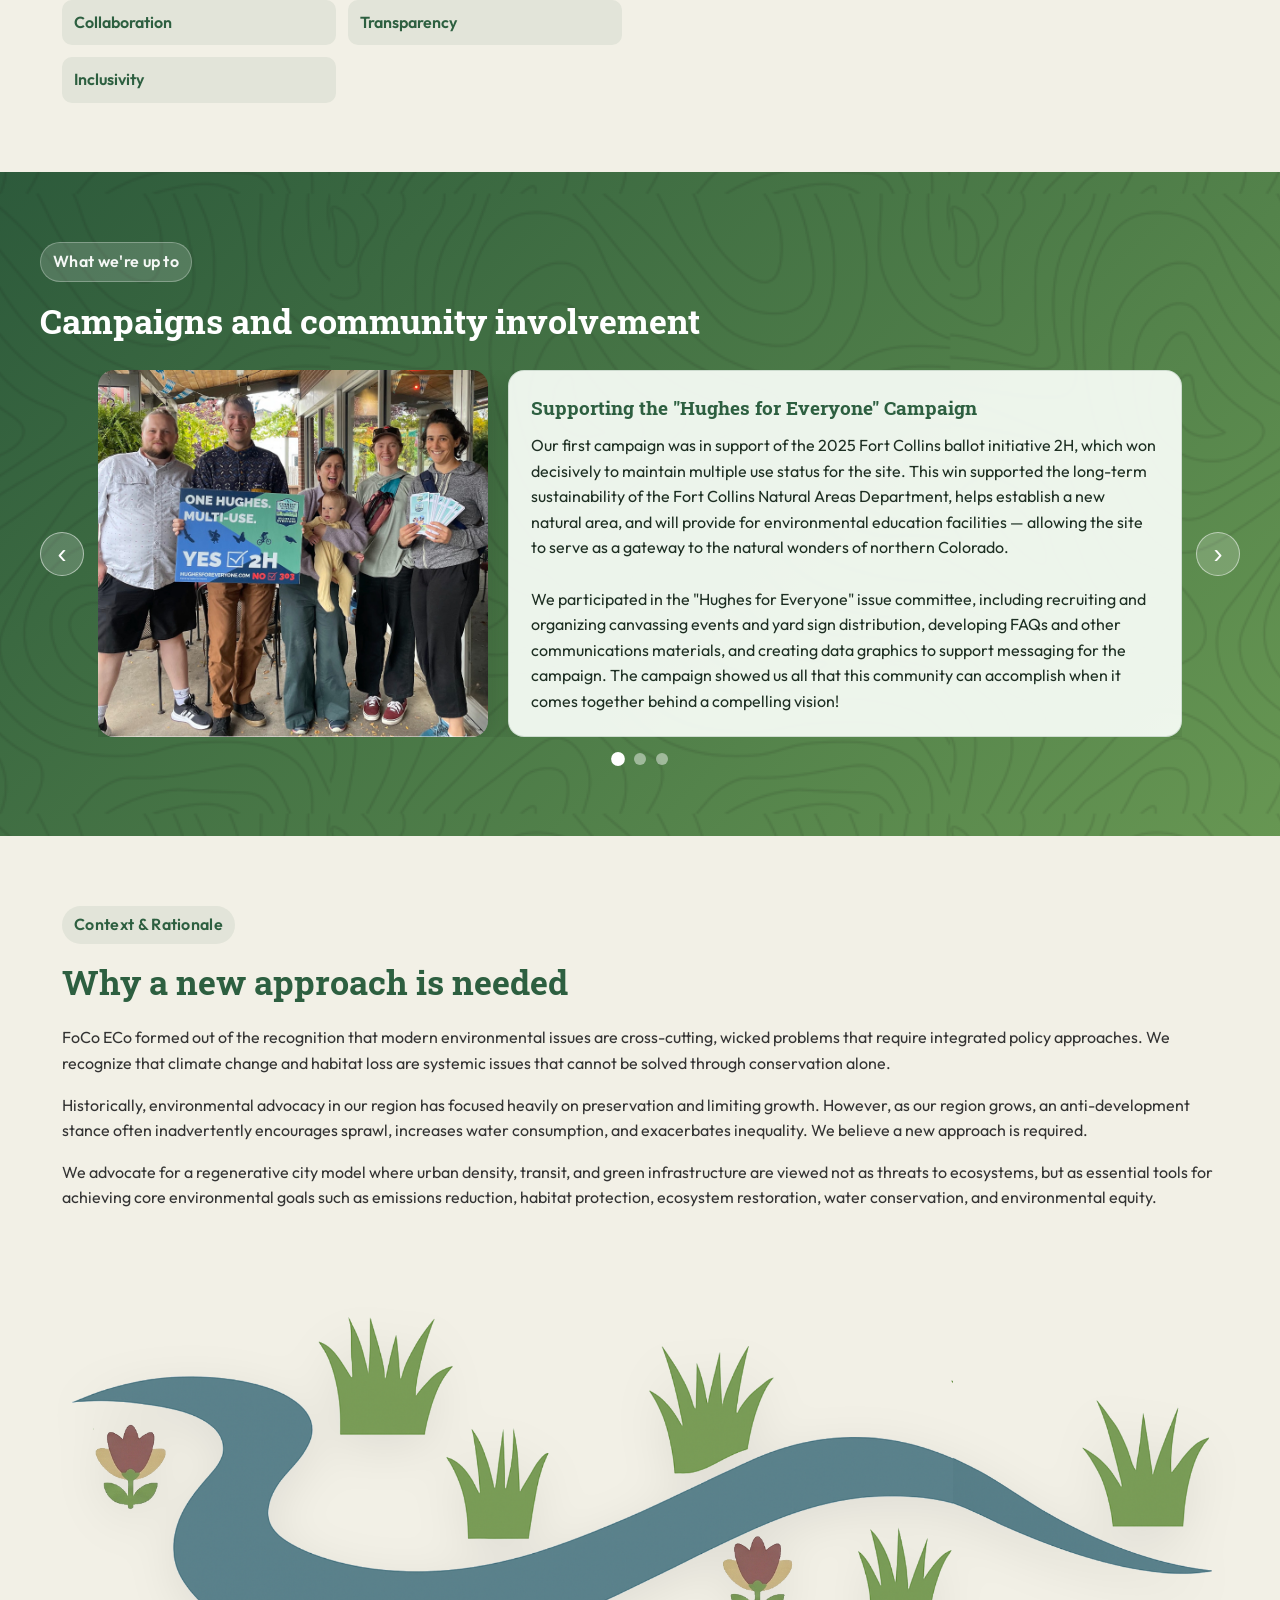
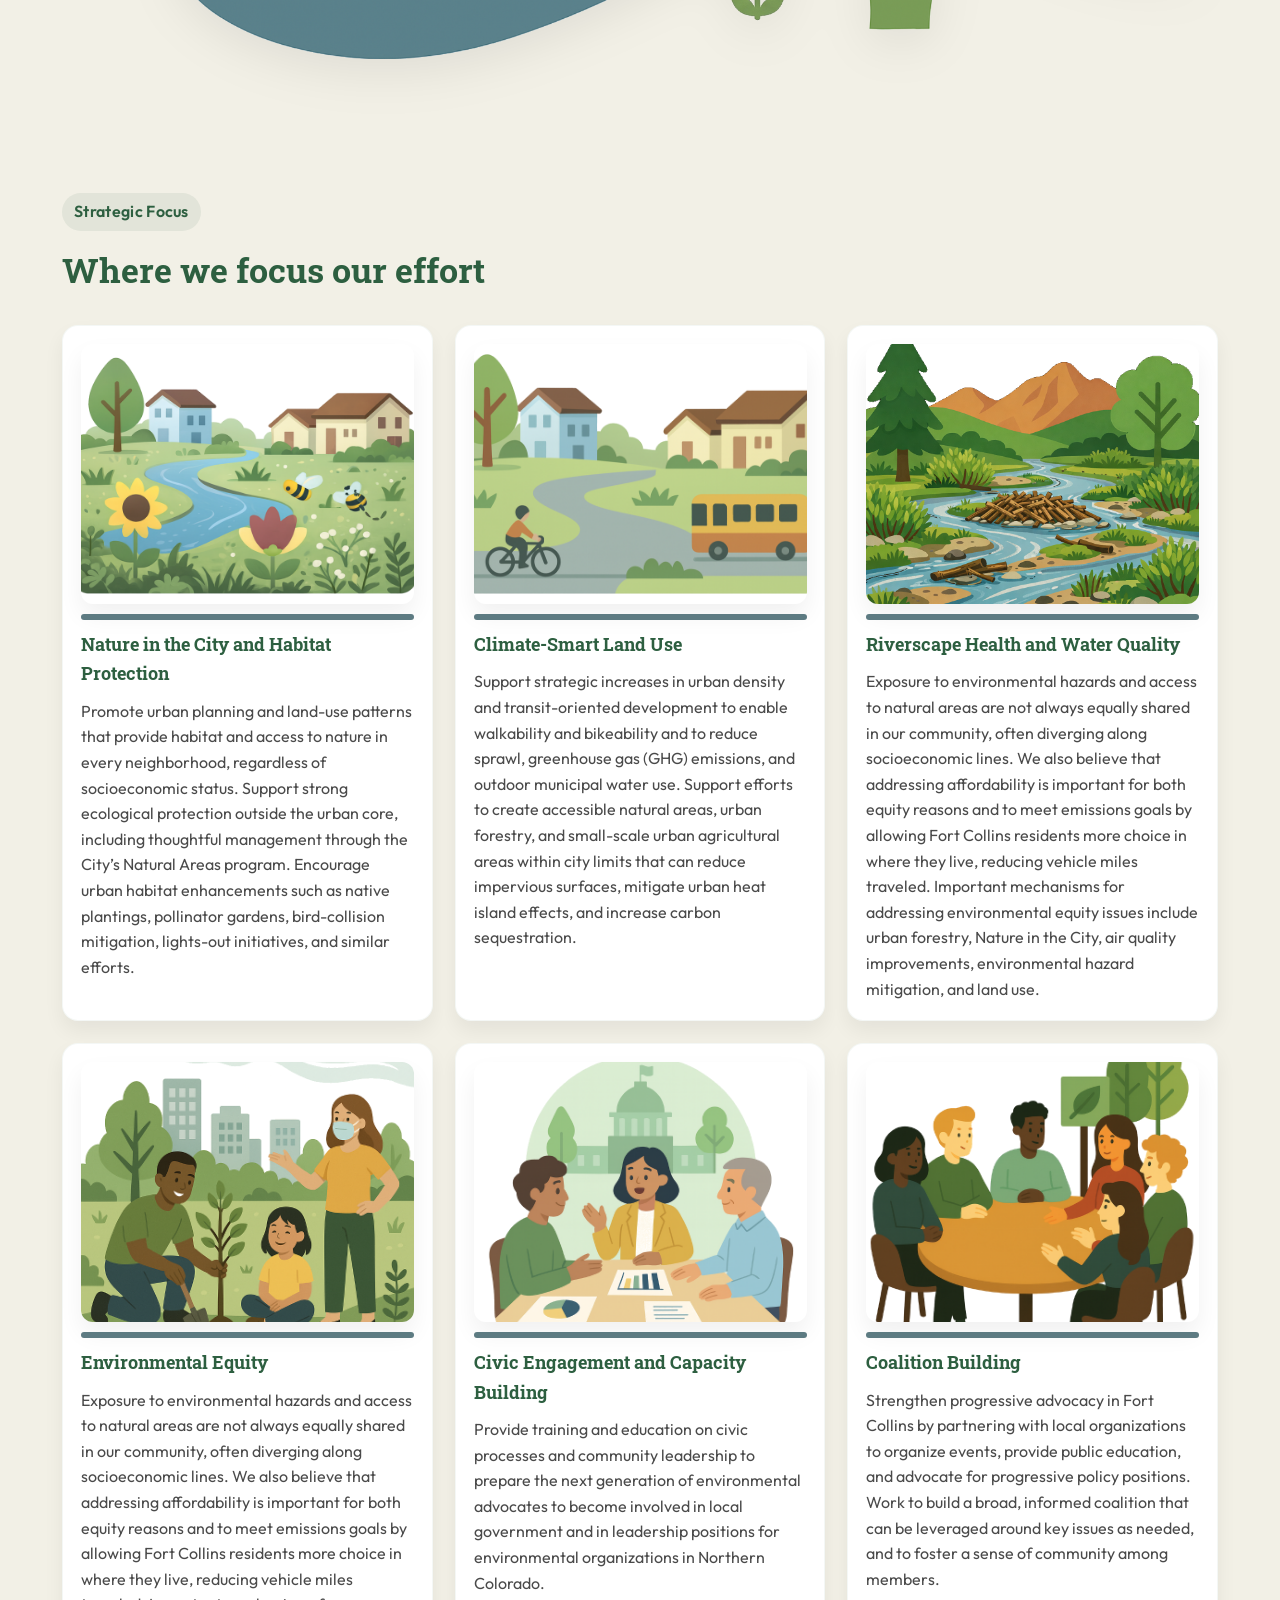
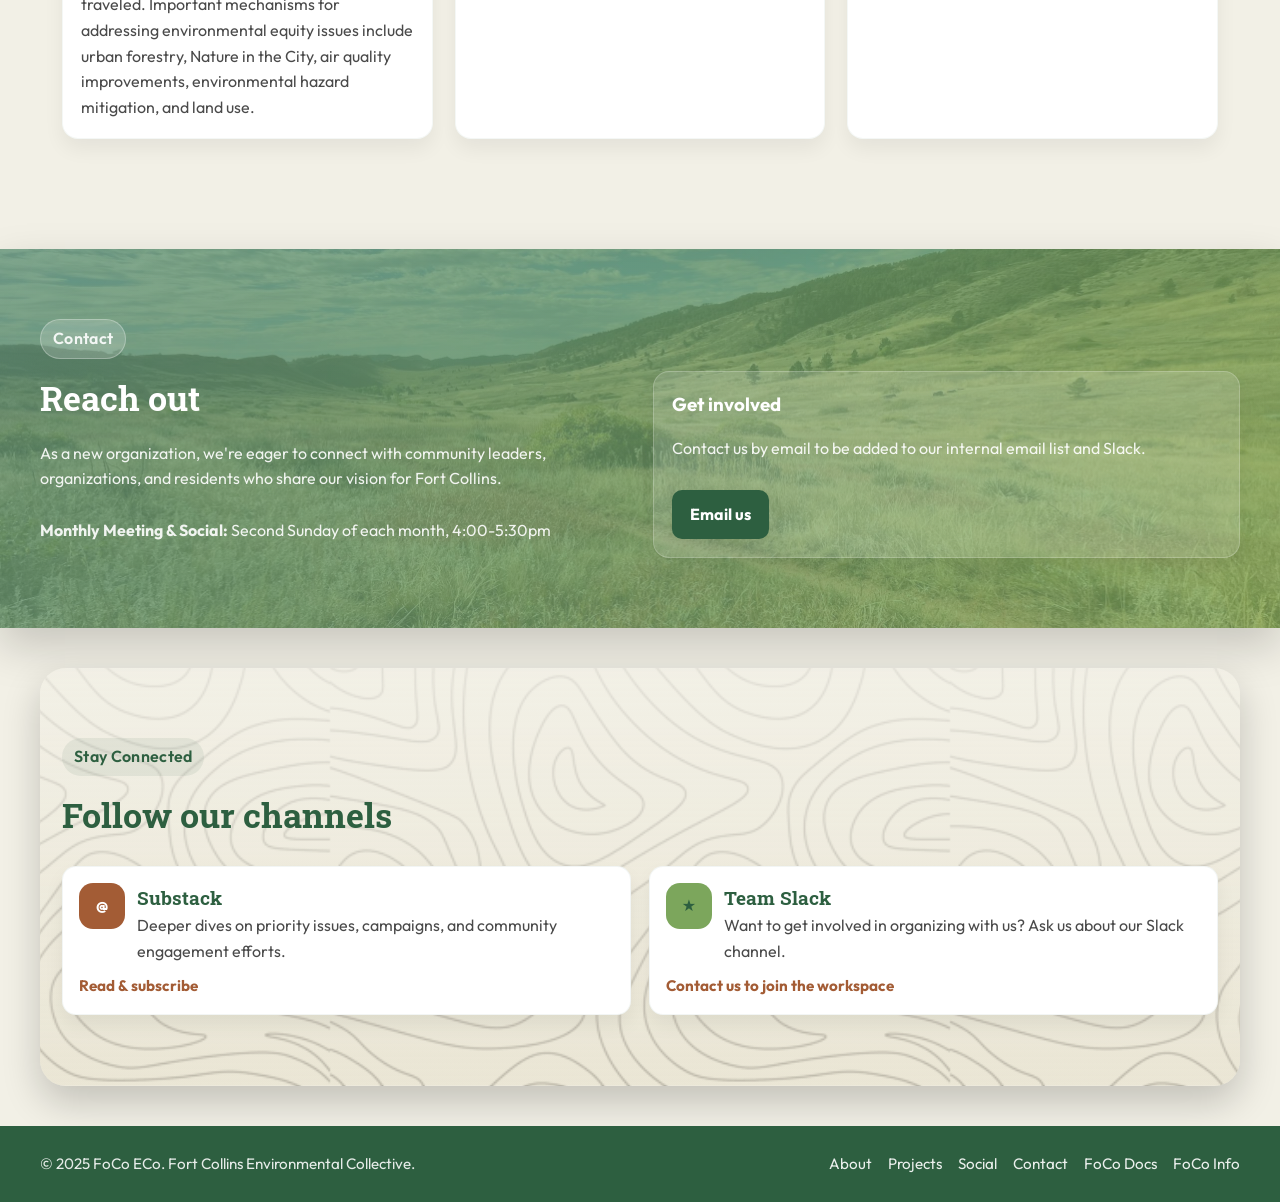
==== commit 975e7c13: "Added city council 101 to website" ====
--- a/index.html
+++ b/index.html
@@ -155,14 +155,16 @@
                 <p> We participated in the "Hughes for Everyone" issue committee, including recruiting and organizing canvassing events and yard sign distribution, developing FAQs and other communications materials, and creating data graphics to support messaging for the campaign. The campaign showed us all that this community can accomplish when it comes together behind a compelling vision!</p>
               </div>
             </article>
-            <!-- <article class="carousel-slide" data-carousel-slide>
-              <img class="carousel-media" src="img/longs_peak.jpg" alt="Longs Peak landscape view">
+            <article class="carousel-slide" data-carousel-slide>
+              <img class="carousel-media" src="img/projects_citycouncil101.png" alt="City Council 101 Training">
               <div class="carousel-textbox">
-                <h3>Climate-Smart Land Use Policy Package</h3>
-                <p>Lorem ipsum dolor sit amet, consectetur adipiscing elit. Maecenas consectetur quam ut ligula vulputate laoreet. Pellentesque gravida enim eu odio mattis, sit amet posuere mi dapibus. Integer auctor faucibus dui, in imperdiet metus. In in volutpat dui. Curabitur id purus lectus. In sit amet rutrum erat. Fusce hendrerit augue a urna convallis luctus. Praesent congue rutrum erat in iaculis. Maecenas nulla nisl, eleifend ac facilisis nec, mattis id metus. Aenean congue pulvinar orci vitae viverra. Phasellus placerat lorem auctor justo finibus tempus. Etiam laoreet, tellus sit amet venenatis euismod, justo lorem commodo elit, consectetur fermentum libero nisi blandit mi. Ut.</p>
+                <h3>City Council 101 Training</h3>
+                <p>In December 2025, we had a training all about how Fort Collins City Council works. We learned about who is on council and key city staff, advisory board and commissions, and various city plans, including Our Climate Future and the Natural Areas Strategic Framework (<b><a href="./foco-docs.html">plans available here!</a></b>)</p>.
+                <br>
+                <p>This discussion prompted us to schedule an excellent meeting with sustainability and energy senior staff at the city to discuss ways our new group can support the climate work they’re already doing.</p>
               </div>
             </article>
-            <article class="carousel-slide" data-carousel-slide>
+            <!-- <article class="carousel-slide" data-carousel-slide>
               <img class="carousel-media" src="img/images/horsetooth.jpg" alt="Horsetooth mountain and foothills">
               <div class="carousel-textbox">
                 <h3>Civic Training and Leadership Pipeline</h3>
